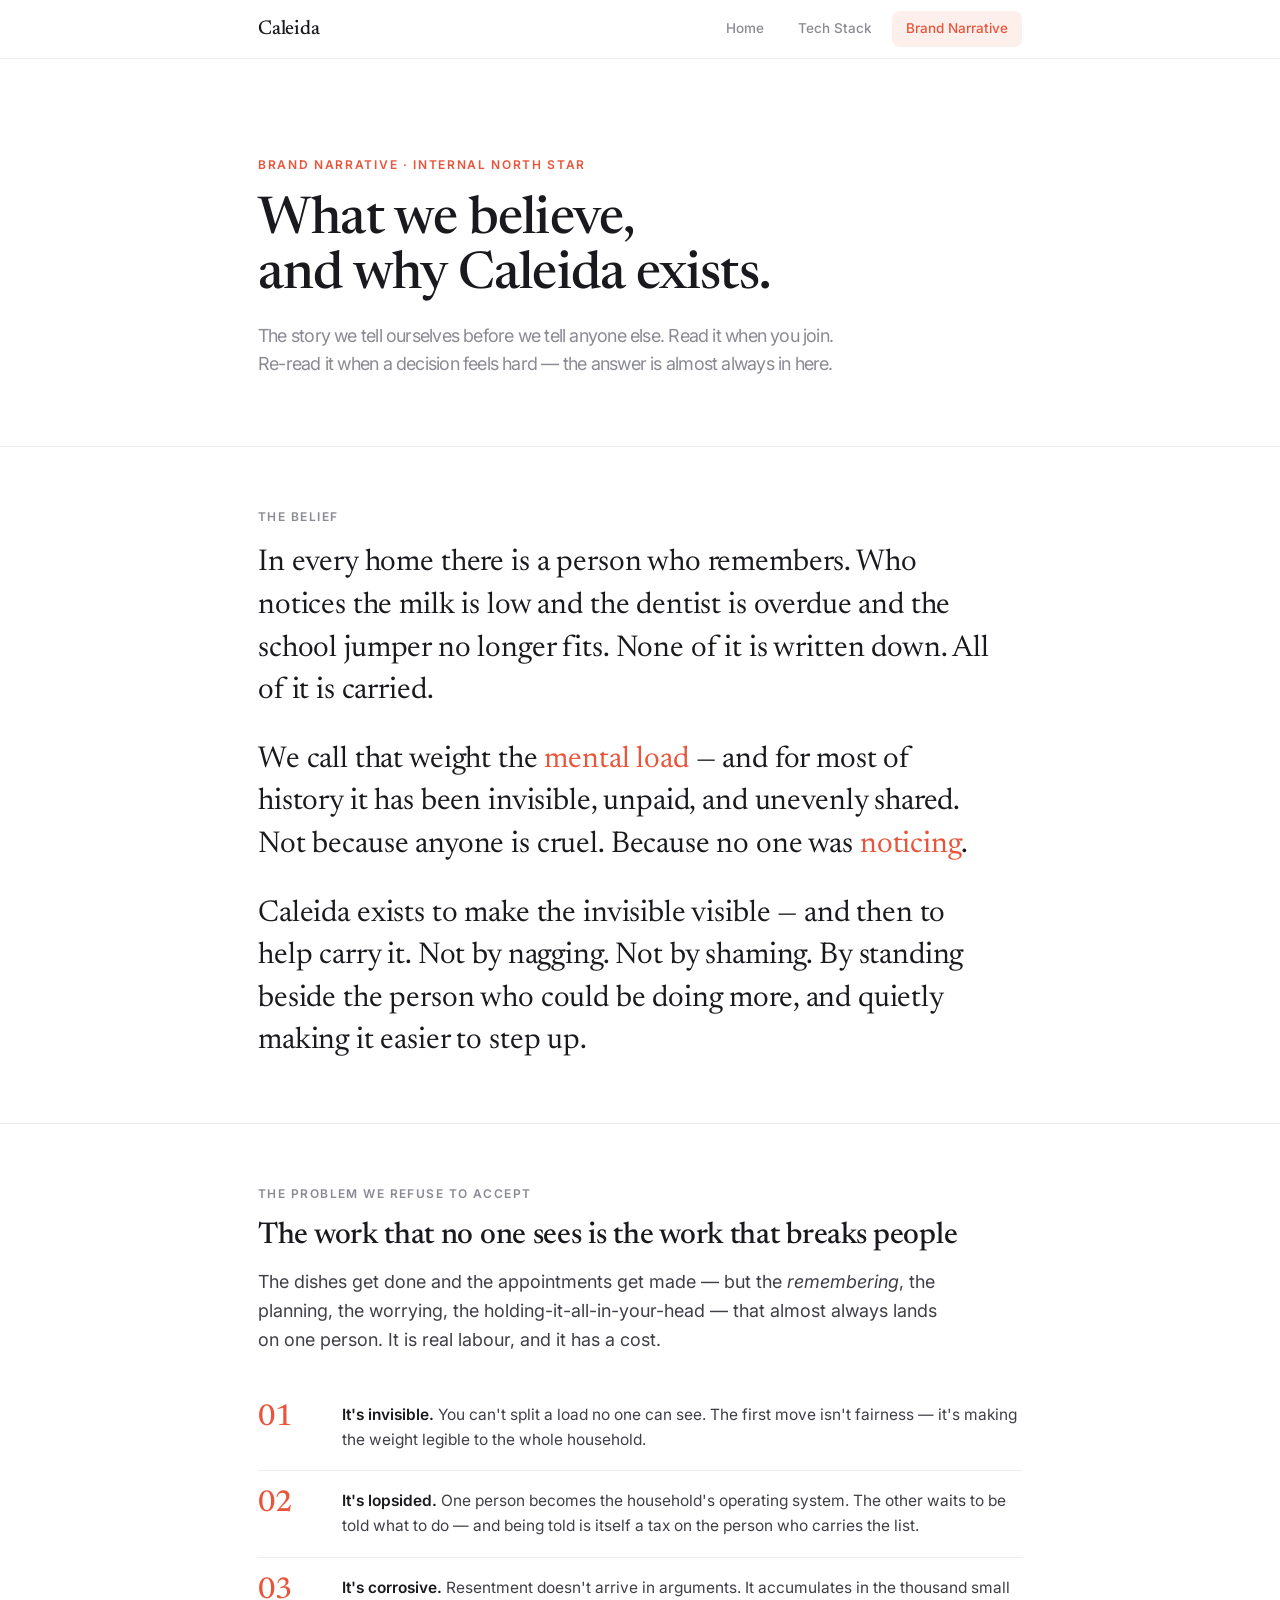
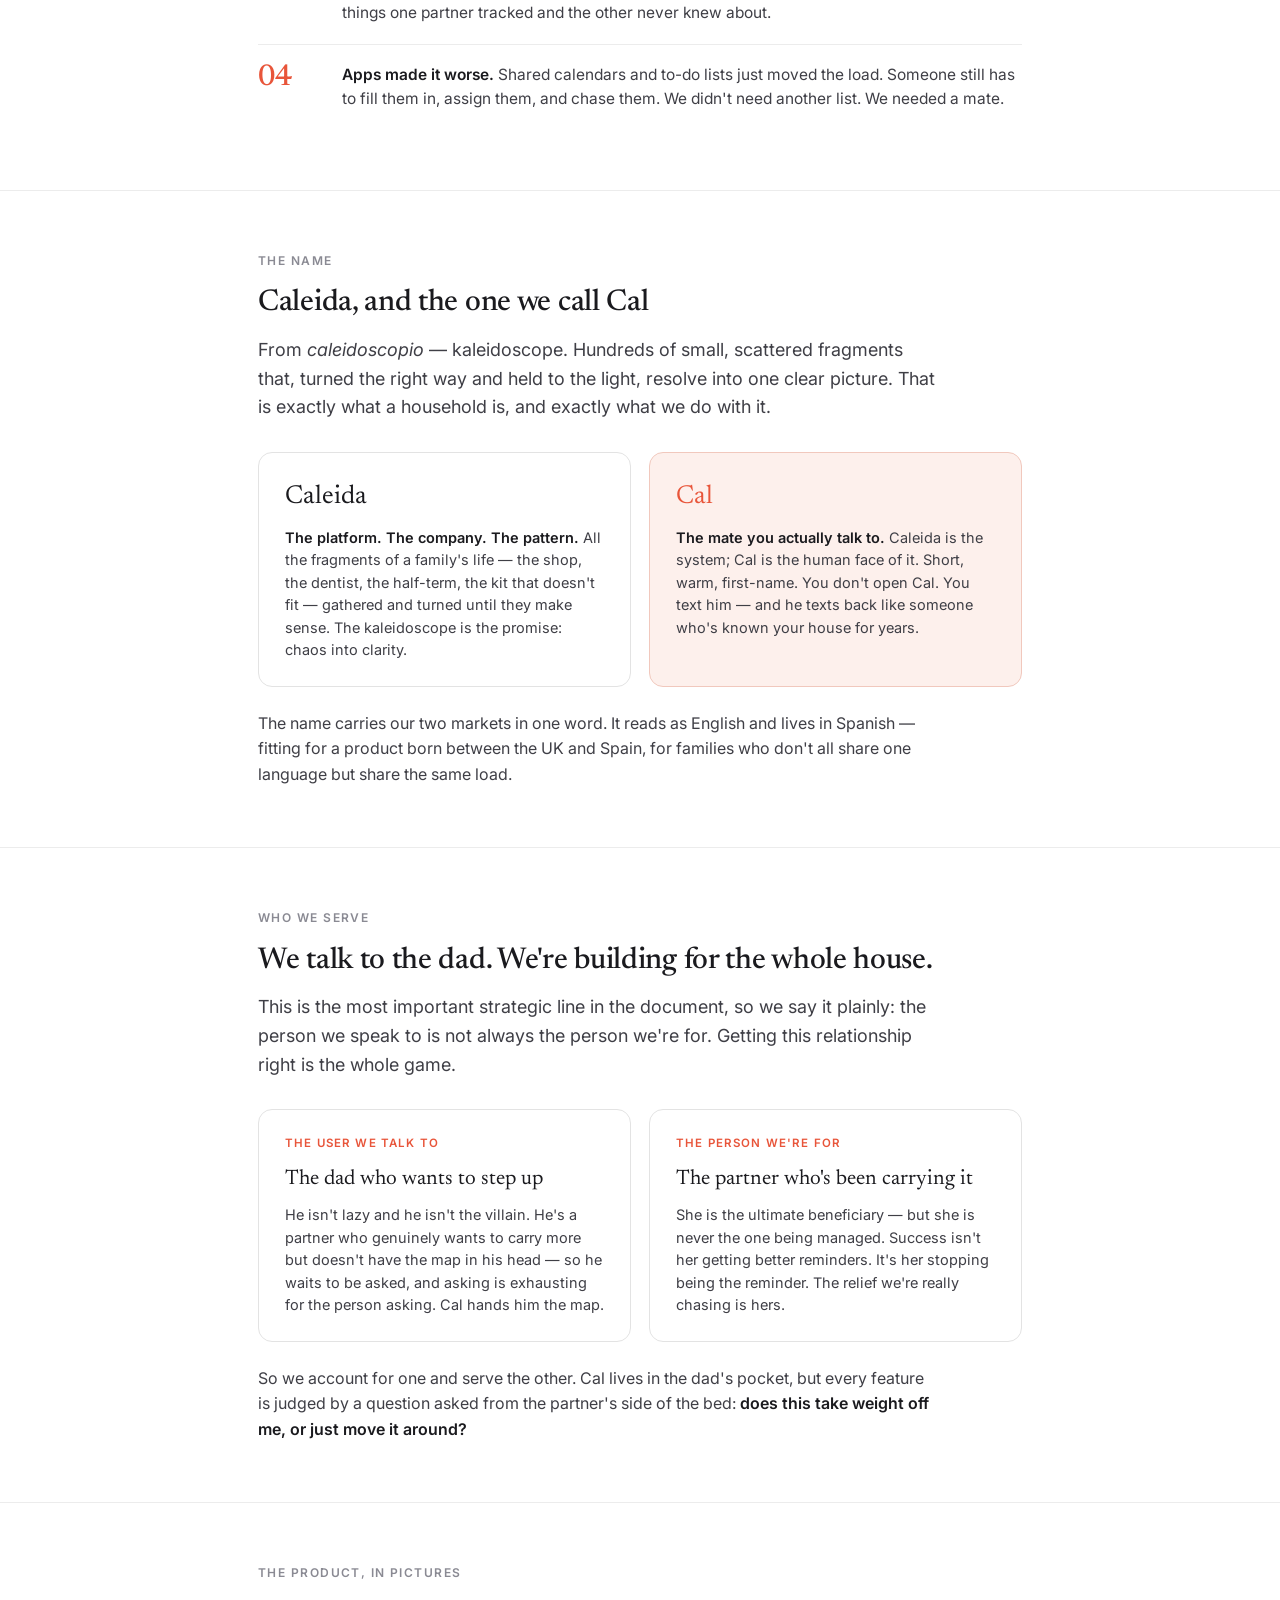
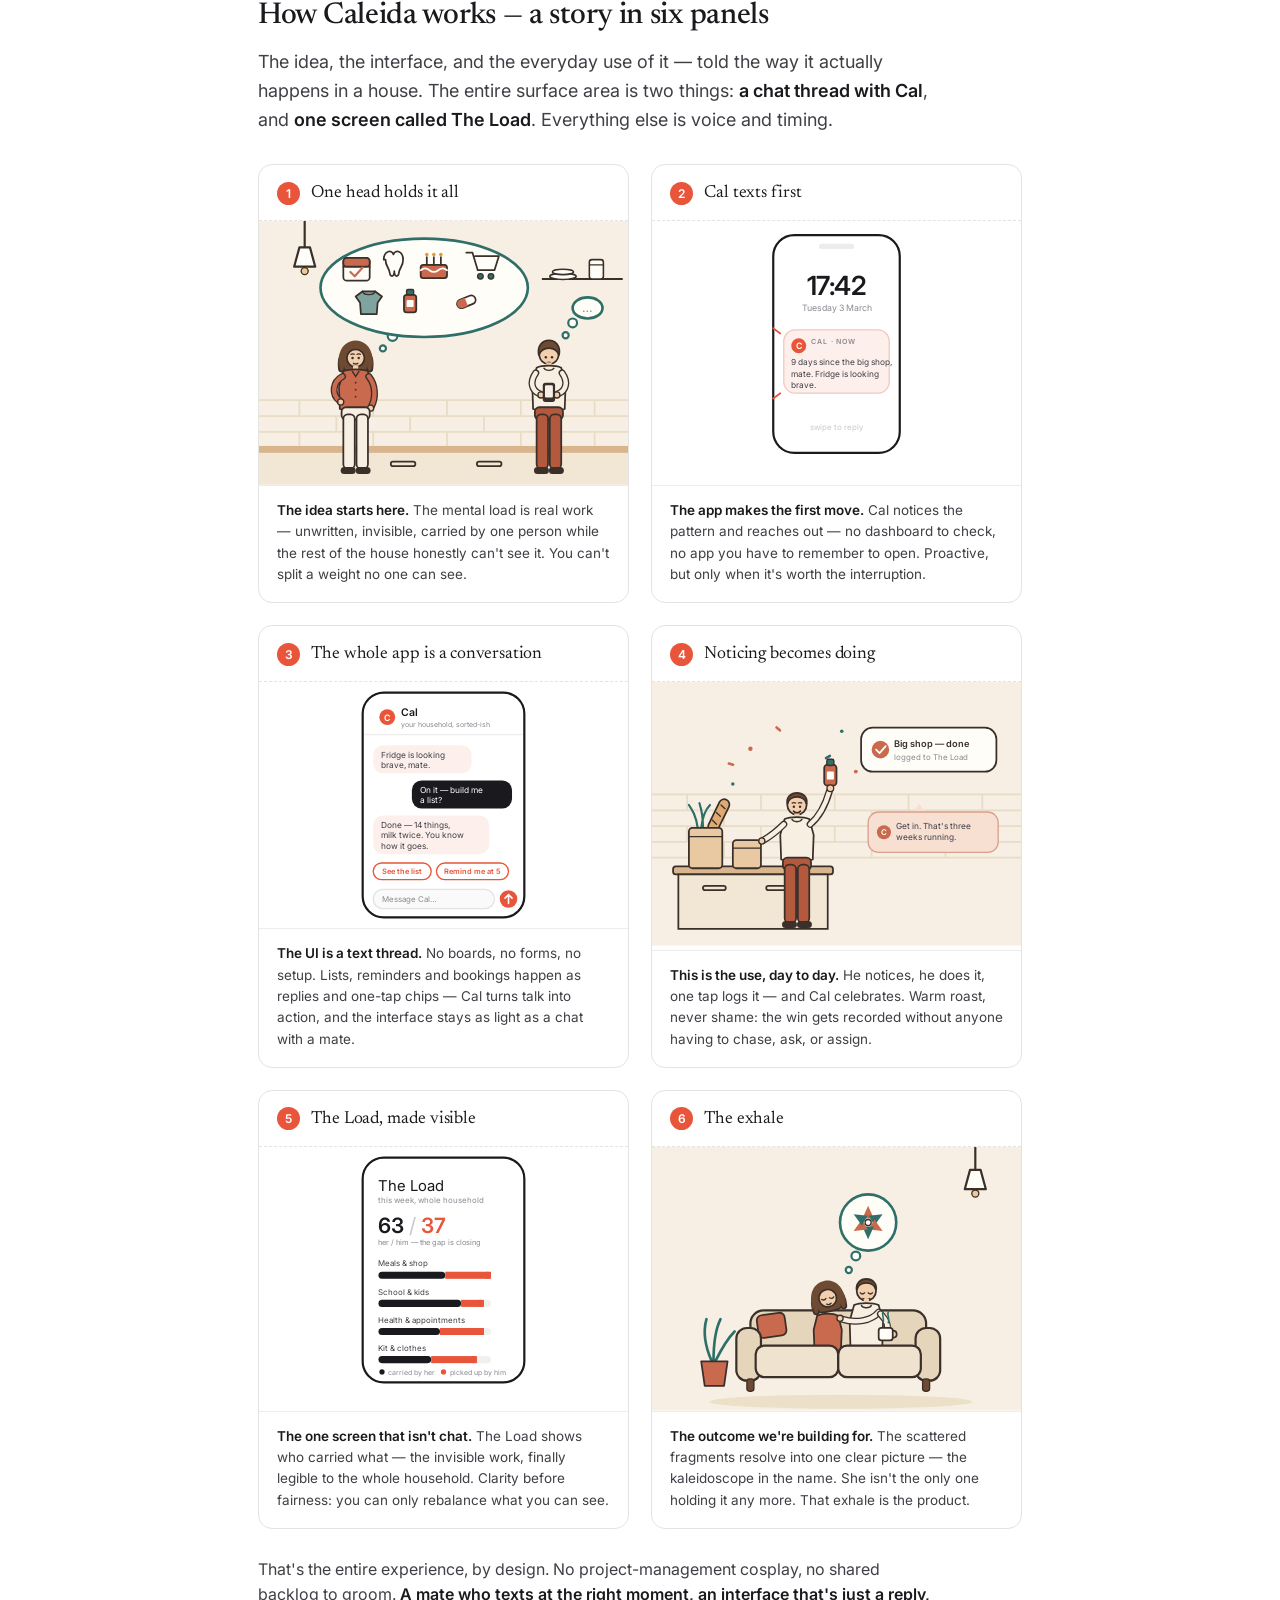
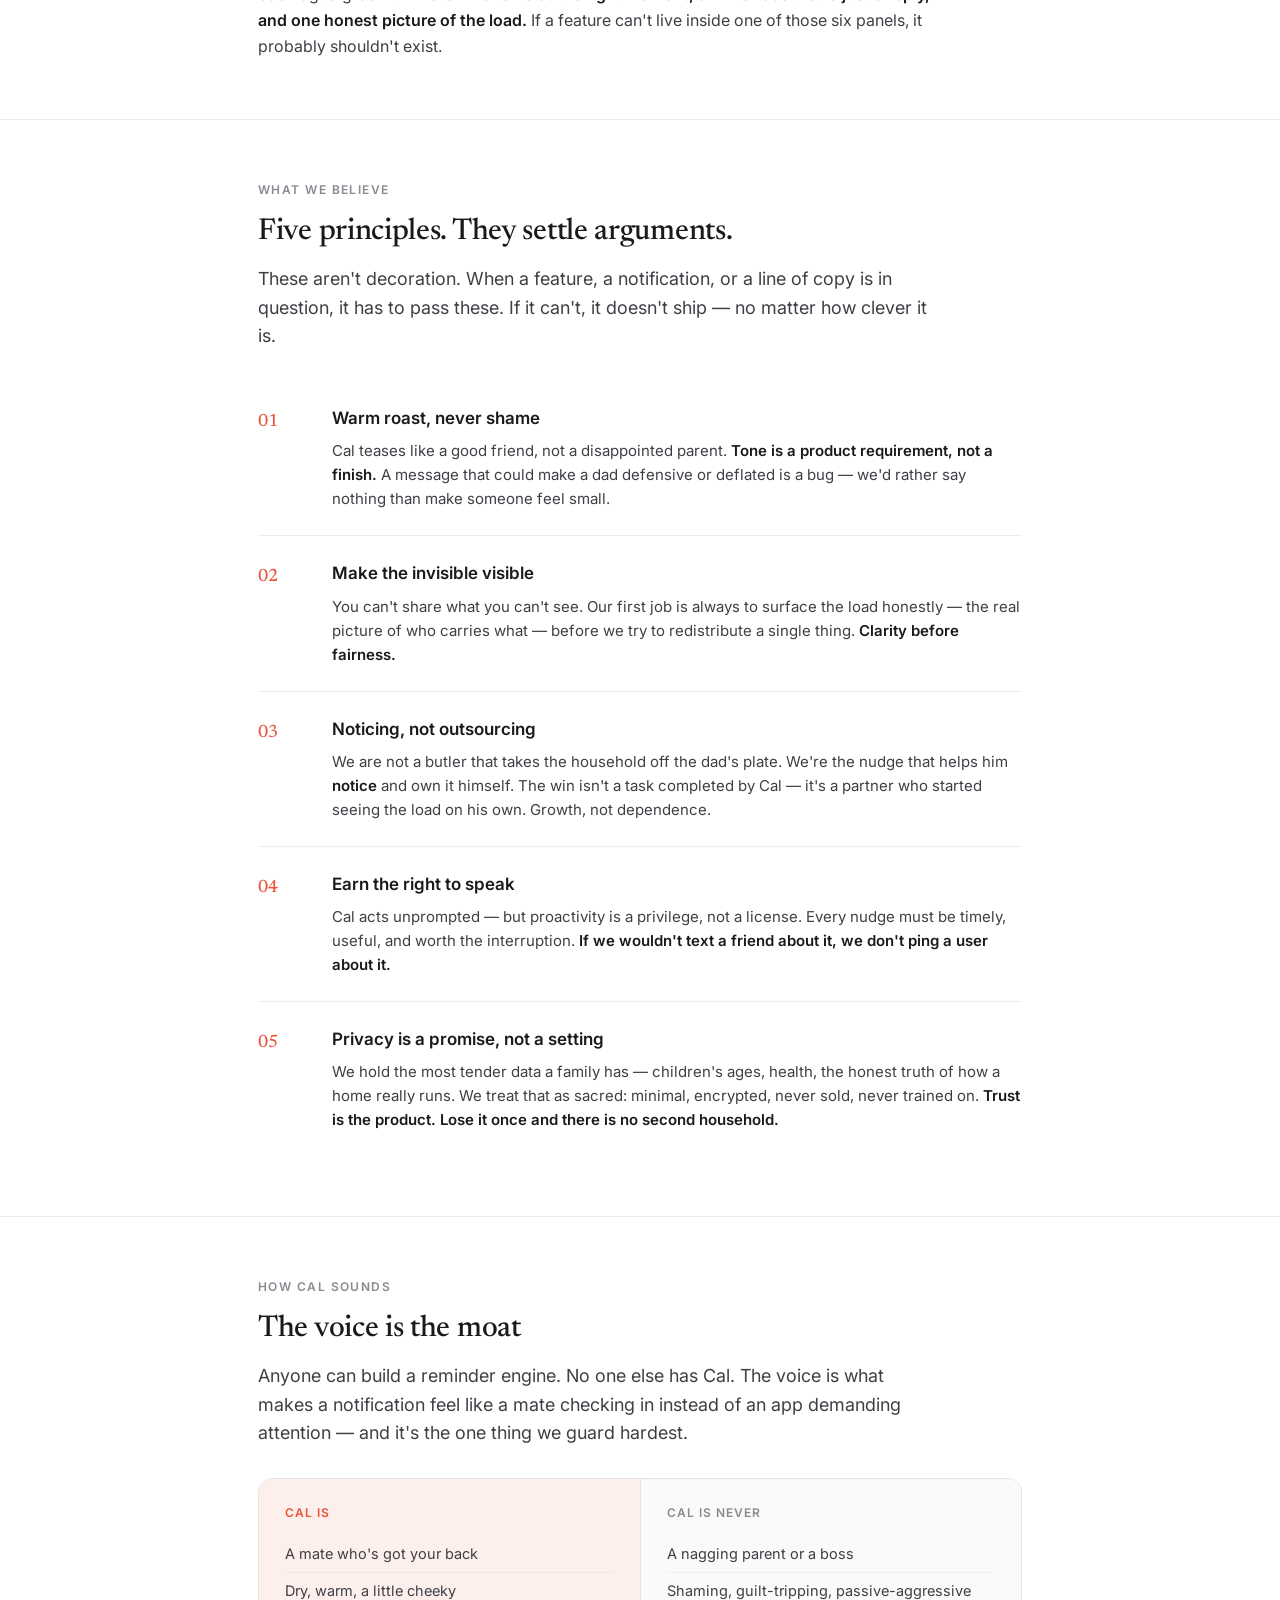
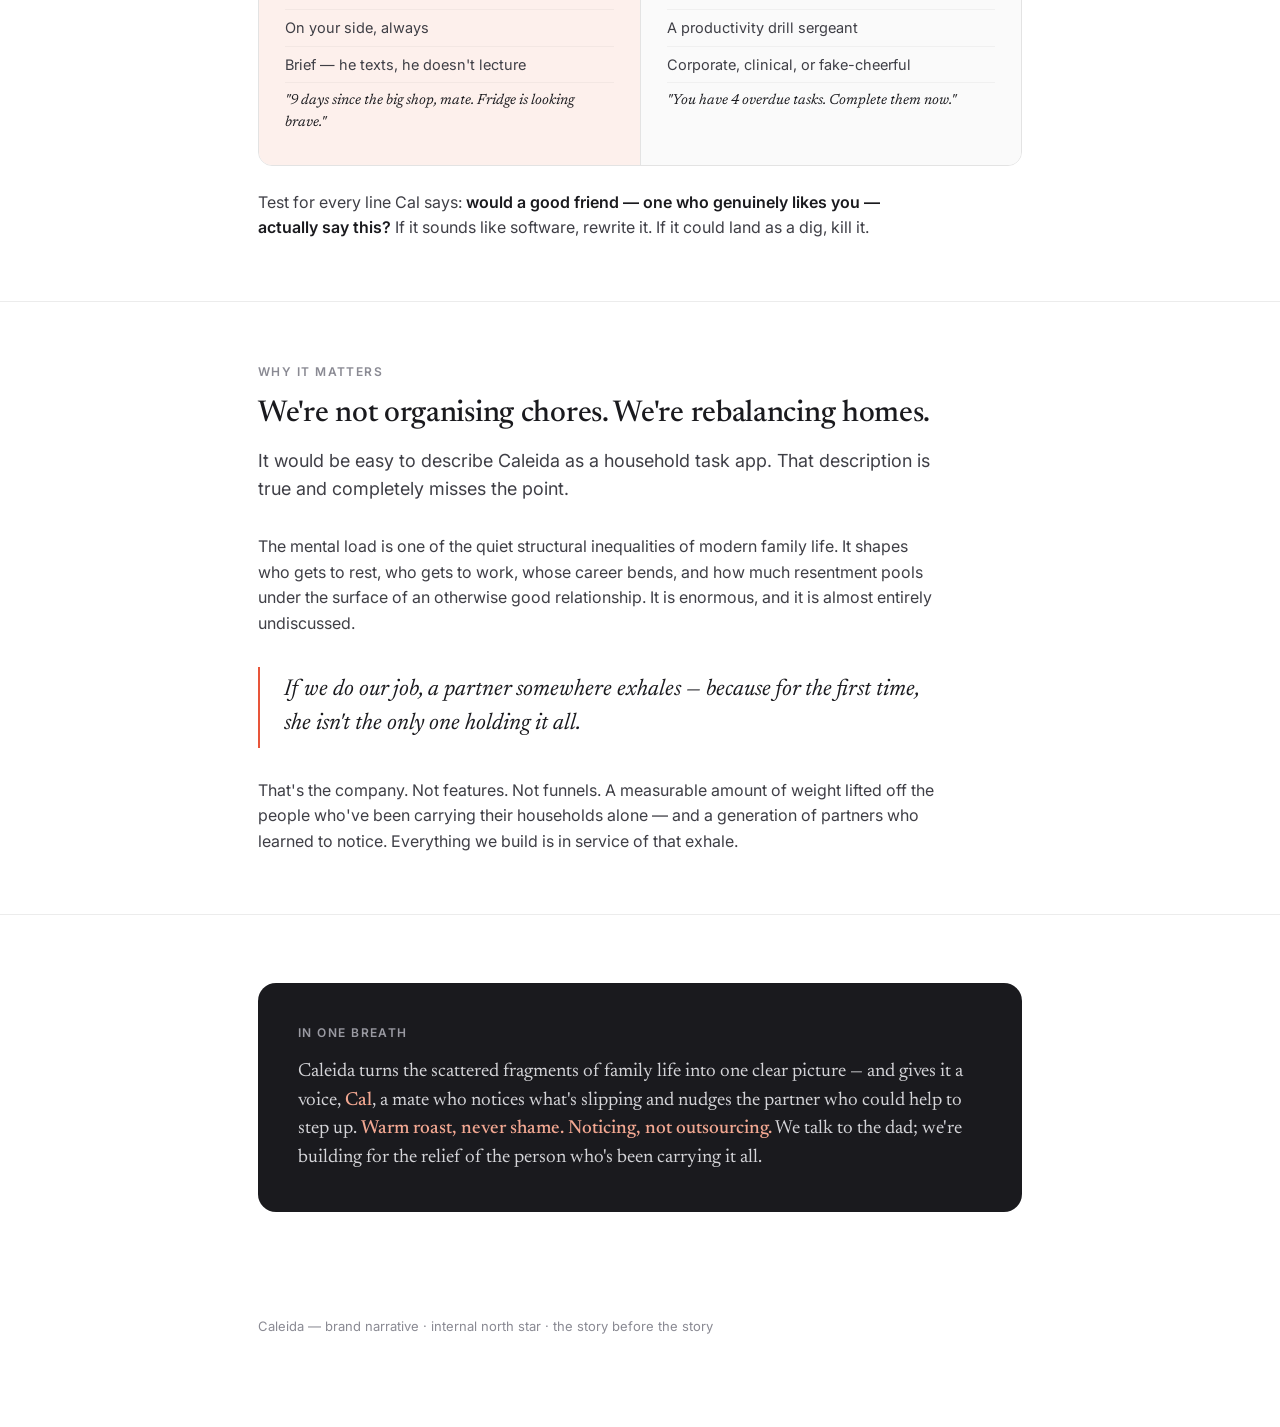
==== caleida-brand-narrative.html @ 14493cf5 "New landing page as home; brand narrative storyboard; navbar across all pages - index.html is now th" ====
<!DOCTYPE html>
<html lang="en">
<head>
<meta charset="UTF-8">
<meta name="viewport" content="width=device-width, initial-scale=1.0">
<title>Caleida — Brand Narrative</title>
<link rel="preconnect" href="https://fonts.googleapis.com">
<link rel="preconnect" href="https://fonts.gstatic.com" crossorigin>
<link href="https://fonts.googleapis.com/css2?family=Inter:wght@400;500;600;700&family=Newsreader:opsz,wght@6..72,400;6..72,500;6..72,600&display=swap" rel="stylesheet">
<style>
  :root{
    --ink:#1a1a1e;
    --body:#3f3f46;
    --muted:#8a8a93;
    --line:#ececec;
    --line-2:#e3e3e3;
    --bg:#ffffff;
    --panel:#fafafa;
    --accent:#e8553a;       /* terracotta — used sparingly */
    --accent-soft:#fdf0ec;
    --radius:14px;
  }
  *{margin:0;padding:0;box-sizing:border-box}
  html{scroll-behavior:smooth}
  body{
    font-family:'Inter',-apple-system,BlinkMacSystemFont,sans-serif;
    color:var(--body);background:var(--bg);
    line-height:1.6;-webkit-font-smoothing:antialiased;
    font-size:16px;
  }
  .wrap{max-width:820px;margin:0 auto;padding:0 28px}

  /* ---- top nav ---- */
  .topnav{position:sticky;top:0;z-index:50;background:rgba(255,255,255,.86);backdrop-filter:saturate(180%) blur(12px);-webkit-backdrop-filter:saturate(180%) blur(12px);border-bottom:1px solid var(--line)}
  .navwrap{display:flex;align-items:center;justify-content:space-between;height:58px}
  .topnav .brand{font-family:'Newsreader',serif;font-weight:500;font-size:20px;color:var(--ink);letter-spacing:-.01em}
  .topnav .brand:hover{color:var(--accent)}
  .navlinks{display:flex;gap:6px}
  .navlinks a{font-size:13.5px;font-weight:500;color:var(--muted);padding:7px 14px;border-radius:8px;transition:color .15s,background .15s}
  .navlinks a:hover{color:var(--ink);background:var(--panel)}
  .navlinks a.active{color:var(--accent);background:var(--accent-soft)}
  @media(max-width:680px){.navwrap{height:52px}.topnav .brand{font-size:18px}.navlinks a{padding:6px 11px;font-size:13px}}

  /* ---- header ---- */
  header{padding:96px 0 48px;border-bottom:1px solid var(--line)}
  .eyebrow{font-size:12px;font-weight:600;letter-spacing:.14em;text-transform:uppercase;color:var(--accent);margin-bottom:20px}
  h1{font-family:'Newsreader',serif;font-weight:500;font-size:52px;line-height:1.06;color:var(--ink);letter-spacing:-.015em;margin-bottom:20px}
  h1 .sub{display:block;font-family:'Inter';font-weight:400;font-size:18px;color:var(--muted);margin-top:18px;line-height:1.55;max-width:600px}

  section{padding:60px 0;border-bottom:1px solid var(--line)}
  .kicker{font-size:12px;font-weight:600;letter-spacing:.12em;text-transform:uppercase;color:var(--muted);margin-bottom:16px}
  h2{font-family:'Newsreader',serif;font-weight:500;font-size:30px;color:var(--ink);letter-spacing:-.01em;margin-bottom:14px;line-height:1.18}
  h2 + .lede{font-size:18px;color:var(--body);max-width:680px;margin-bottom:30px}
  p{margin-bottom:18px;max-width:680px}
  p:last-child{margin-bottom:0}
  strong{color:var(--ink);font-weight:600}
  em.t{font-style:normal;color:var(--accent)}
  a{color:var(--accent);text-decoration:none}

  /* ---- manifesto / big statement ---- */
  .manifesto{font-family:'Newsreader',serif;font-weight:400;font-size:30px;line-height:1.42;color:var(--ink);max-width:740px;letter-spacing:-.005em}
  .manifesto .hl{color:var(--accent)}
  .manifesto p{font-size:inherit;max-width:none;margin-bottom:26px}
  .manifesto p:last-child{margin-bottom:0}

  .pull{font-family:'Newsreader',serif;font-style:italic;font-size:23px;line-height:1.5;color:var(--ink);border-left:2px solid var(--accent);padding:6px 0 6px 24px;margin:30px 0;max-width:680px}

  /* ---- the gap (problem) ---- */
  .statline{display:grid;grid-template-columns:1fr;gap:0;margin-top:8px}
  .statline .row{display:grid;grid-template-columns:64px 1fr;gap:20px;padding:18px 0;border-bottom:1px solid var(--line)}
  .statline .row:last-child{border-bottom:none}
  .statline .num{font-family:'Newsreader',serif;font-size:30px;color:var(--accent);font-weight:500;line-height:1}
  .statline .txt{font-size:15.5px;color:var(--body)}
  .statline .txt b{color:var(--ink);font-weight:600}

  /* ---- name block ---- */
  .name{display:grid;grid-template-columns:1fr 1fr;gap:18px;margin-top:8px}
  .name .nc{border:1px solid var(--line-2);border-radius:var(--radius);padding:24px 26px}
  .name .nc.key{background:var(--accent-soft);border-color:#f1c8bd}
  .name .nw{font-family:'Newsreader',serif;font-size:26px;color:var(--ink);margin-bottom:8px}
  .name .nc.key .nw{color:var(--accent)}
  .name .nd{font-size:14.5px;color:var(--body);line-height:1.55}
  .name .nd b{color:var(--ink);font-weight:600}

  /* ---- audience split ---- */
  .who{display:grid;grid-template-columns:1fr 1fr;gap:18px;margin-top:8px}
  .who .wc{border:1px solid var(--line-2);border-radius:var(--radius);padding:24px 26px}
  .who .wl{font-size:11.5px;font-weight:600;letter-spacing:.1em;text-transform:uppercase;color:var(--accent);margin-bottom:10px}
  .who .wt{font-family:'Newsreader',serif;font-size:21px;color:var(--ink);margin-bottom:8px}
  .who .wd{font-size:14.5px;color:var(--body);line-height:1.55}

  /* ---- principles ---- */
  .prin{margin-top:8px}
  .pr{display:grid;grid-template-columns:54px 1fr;gap:20px;padding:24px 0;border-bottom:1px solid var(--line)}
  .pr:last-child{border-bottom:none}
  .pr .pn{font-family:'Newsreader',serif;font-size:18px;color:var(--accent);font-weight:500;padding-top:3px}
  .pr .pt{font-weight:600;color:var(--ink);font-size:17px;margin-bottom:7px}
  .pr .pd{font-size:15px;color:var(--body);line-height:1.6}
  .pr .pd b{color:var(--ink);font-weight:600}

  /* ---- voice do/don't ---- */
  .voice{display:grid;grid-template-columns:1fr 1fr;gap:0;border:1px solid var(--line-2);border-radius:var(--radius);overflow:hidden;margin-top:8px}
  .voice .col{padding:24px 26px}
  .voice .col.yes{background:var(--accent-soft)}
  .voice .col.no{background:var(--panel);border-left:1px solid var(--line-2)}
  .voice .vh{font-size:12px;font-weight:600;letter-spacing:.08em;text-transform:uppercase;margin-bottom:14px}
  .voice .yes .vh{color:var(--accent)}
  .voice .no .vh{color:var(--muted)}
  .voice ul{list-style:none}
  .voice li{font-size:14.5px;color:var(--body);padding:7px 0;line-height:1.5;border-bottom:1px solid rgba(0,0,0,.04)}
  .voice li:last-child{border-bottom:none}
  .voice .quote{font-family:'Newsreader',serif;font-style:italic;color:var(--ink)}

  /* ---- storyboard ---- */
  .board{display:grid;grid-template-columns:1fr 1fr;gap:22px;margin-top:8px}
  .panel{border:1px solid var(--line-2);border-radius:var(--radius);overflow:hidden;background:#fff;margin:0;display:flex;flex-direction:column}
  .panel .ph{display:flex;align-items:center;gap:11px;padding:14px 18px 13px;border-bottom:1px dashed var(--line-2)}
  .panel .pnum{flex:none;width:23px;height:23px;border-radius:50%;background:var(--accent);color:#fff;font-size:12px;font-weight:600;display:flex;align-items:center;justify-content:center}
  .panel .ptitle{font-family:'Newsreader',serif;font-size:17.5px;color:var(--ink);letter-spacing:-.005em}
  .panel svg{display:block;width:100%;height:auto}
  .panel svg text{font-family:'Inter',sans-serif}
  .panel svg .hand{font-family:'Newsreader',serif;font-style:italic}
  .panel figcaption{padding:14px 18px 17px;font-size:13.5px;color:var(--body);line-height:1.58;border-top:1px solid var(--line);margin-top:auto}
  .panel figcaption b{color:var(--ink);font-weight:600}

  /* ---- mission summary ---- */
  .summary{background:var(--ink);color:#e8e8ea;border-radius:18px;padding:40px 40px;margin-top:8px}
  .summary .kicker{color:#9a9aa2}
  .summary p{color:#d4d4d8;font-size:19px;max-width:none;margin:0;font-family:'Newsreader',serif;line-height:1.5}
  .summary strong{color:#fff;font-weight:500;color:#f3a892}

  footer{padding:44px 0 90px;color:var(--muted);font-size:13px}

  @media (max-width:680px){
    .wrap{padding:0 20px}
    header{padding:56px 0 34px}
    h1{font-size:36px}
    h1 .sub{font-size:16px;margin-top:14px}
    section{padding:42px 0}
    h2{font-size:25px}
    .lede,h2 + .lede{font-size:16px;margin-bottom:24px}
    .manifesto{font-size:23px;line-height:1.4}
    .manifesto p{margin-bottom:20px}
    .pull{font-size:20px;padding-left:18px}
    .name,.who{grid-template-columns:1fr}
    .voice{grid-template-columns:1fr}
    .voice .col.no{border-left:none;border-top:1px solid var(--line-2)}
    .board{grid-template-columns:1fr;gap:18px}
    .statline .row{grid-template-columns:48px 1fr;gap:14px}
    .statline .num{font-size:25px}
    .pr{grid-template-columns:44px 1fr;gap:14px}
    .summary{padding:28px 24px}
    .summary p{font-size:17px}
  }
</style>
</head>
<body>

<nav class="topnav">
  <div class="wrap navwrap">
    <a class="brand" href="/">Caleida</a>
    <div class="navlinks">
      <a href="/">Home</a>
      <a href="/caleida-tech-stack">Tech Stack</a>
      <a href="/caleida-brand-narrative" class="active">Brand Narrative</a>
    </div>
  </div>
</nav>

<header>
  <div class="wrap">
    <div class="eyebrow">Brand Narrative · Internal North Star</div>
    <h1>What we believe,<br>and why Caleida exists.
      <span class="sub">The story we tell ourselves before we tell anyone else. Read it when you join. Re-read it when a decision feels hard — the answer is almost always in here.</span>
    </h1>
  </div>
</header>

<!-- MANIFESTO -->
<section>
  <div class="wrap">
    <div class="kicker">The belief</div>
    <div class="manifesto">
      <p>In every home there is a person who remembers. Who notices the milk is low and the dentist is overdue and the school jumper no longer fits. None of it is written down. All of it is carried.</p>
      <p>We call that weight the <span class="hl">mental load</span> — and for most of history it has been invisible, unpaid, and unevenly shared. Not because anyone is cruel. Because no one was <em class="t">noticing</em>.</p>
      <p>Caleida exists to make the invisible visible — and then to help carry it. Not by nagging. Not by shaming. By standing beside the person who could be doing more, and quietly making it easier to step up.</p>
    </div>
  </div>
</section>

<!-- THE GAP -->
<section>
  <div class="wrap">
    <div class="kicker">The problem we refuse to accept</div>
    <h2>The work that no one sees is the work that breaks people</h2>
    <p class="lede">The dishes get done and the appointments get made — but the <em>remembering</em>, the planning, the worrying, the holding-it-all-in-your-head — that almost always lands on one person. It is real labour, and it has a cost.</p>

    <div class="statline">
      <div class="row"><div class="num">01</div><div class="txt"><b>It's invisible.</b> You can't split a load no one can see. The first move isn't fairness — it's making the weight legible to the whole household.</div></div>
      <div class="row"><div class="num">02</div><div class="txt"><b>It's lopsided.</b> One person becomes the household's operating system. The other waits to be told what to do — and being told is itself a tax on the person who carries the list.</div></div>
      <div class="row"><div class="num">03</div><div class="txt"><b>It's corrosive.</b> Resentment doesn't arrive in arguments. It accumulates in the thousand small things one partner tracked and the other never knew about.</div></div>
      <div class="row"><div class="num">04</div><div class="txt"><b>Apps made it worse.</b> Shared calendars and to-do lists just moved the load. Someone still has to fill them in, assign them, and chase them. We didn't need another list. We needed a mate.</div></div>
    </div>
  </div>
</section>

<!-- THE NAME -->
<section>
  <div class="wrap">
    <div class="kicker">The name</div>
    <h2>Caleida, and the one we call Cal</h2>
    <p class="lede">From <em>caleidoscopio</em> — kaleidoscope. Hundreds of small, scattered fragments that, turned the right way and held to the light, resolve into one clear picture. That is exactly what a household is, and exactly what we do with it.</p>

    <div class="name">
      <div class="nc">
        <div class="nw">Caleida</div>
        <div class="nd"><b>The platform. The company. The pattern.</b> All the fragments of a family's life — the shop, the dentist, the half-term, the kit that doesn't fit — gathered and turned until they make sense. The kaleidoscope is the promise: chaos into clarity.</div>
      </div>
      <div class="nc key">
        <div class="nw">Cal</div>
        <div class="nd"><b>The mate you actually talk to.</b> Caleida is the system; Cal is the human face of it. Short, warm, first-name. You don't open Cal. You text him — and he texts back like someone who's known your house for years.</div>
      </div>
    </div>
    <p style="margin-top:24px">The name carries our two markets in one word. It reads as English and lives in Spanish — fitting for a product born between the UK and Spain, for families who don't all share one language but share the same load.</p>
  </div>
</section>

<!-- WHO IT'S FOR -->
<section>
  <div class="wrap">
    <div class="kicker">Who we serve</div>
    <h2>We talk to the dad. We're building for the whole house.</h2>
    <p class="lede">This is the most important strategic line in the document, so we say it plainly: the person we speak to is not always the person we're for. Getting this relationship right is the whole game.</p>

    <div class="who">
      <div class="wc">
        <div class="wl">The user we talk to</div>
        <div class="wt">The dad who wants to step up</div>
        <div class="wd">He isn't lazy and he isn't the villain. He's a partner who genuinely wants to carry more but doesn't have the map in his head — so he waits to be asked, and asking is exhausting for the person asking. Cal hands him the map.</div>
      </div>
      <div class="wc">
        <div class="wl">The person we're for</div>
        <div class="wt">The partner who's been carrying it</div>
        <div class="wd">She is the ultimate beneficiary — but she is never the one being managed. Success isn't her getting better reminders. It's her stopping being the reminder. The relief we're really chasing is hers.</div>
      </div>
    </div>
    <p style="margin-top:24px">So we account for one and serve the other. Cal lives in the dad's pocket, but every feature is judged by a question asked from the partner's side of the bed: <strong>does this take weight off me, or just move it around?</strong></p>
  </div>
</section>

<!-- STORYBOARD -->
<section id="storyboard">
  <div class="wrap">
    <div class="kicker">The product, in pictures</div>
    <h2>How Caleida works — a story in six panels</h2>
    <p class="lede">The idea, the interface, and the everyday use of it — told the way it actually happens in a house. The entire surface area is two things: <strong>a chat thread with Cal</strong>, and <strong>one screen called The Load</strong>. Everything else is voice and timing.</p>

    <div class="board">

      <!-- PANEL 1 · the idea -->
      <figure class="panel">
        <div class="ph"><span class="pnum">1</span><span class="ptitle">One head holds it all</span></div>
        <svg viewBox="0 0 420 300" xmlns="http://www.w3.org/2000/svg" role="img" aria-label="In a warm kitchen, a woman stands under a huge thought bubble packed with household icons — calendar, tooth, cake, shopping cart, medicine — while her partner checks his phone beside a tiny empty thought bubble.">
          <rect width="420" height="300" fill="#f7efe3"/>
          <!-- kitchen: tiles, counter, lamp, shelf -->
          <g stroke="#e8dcc6" stroke-width="2">
            <line x1="0" y1="204" x2="420" y2="204"/><line x1="0" y1="222" x2="420" y2="222"/><line x1="0" y1="240" x2="420" y2="240"/>
            <line x1="46" y1="204" x2="46" y2="222"/><line x1="130" y1="204" x2="130" y2="222"/><line x1="214" y1="204" x2="214" y2="222"/><line x1="298" y1="204" x2="298" y2="222"/><line x1="382" y1="204" x2="382" y2="222"/>
            <line x1="88" y1="222" x2="88" y2="240"/><line x1="172" y1="222" x2="172" y2="240"/><line x1="256" y1="222" x2="256" y2="240"/><line x1="340" y1="222" x2="340" y2="240"/>
            <line x1="46" y1="240" x2="46" y2="256"/><line x1="130" y1="240" x2="130" y2="256"/><line x1="214" y1="240" x2="214" y2="256"/><line x1="298" y1="240" x2="298" y2="256"/><line x1="382" y1="240" x2="382" y2="256"/>
          </g>
          <rect x="0" y="256" width="420" height="8" fill="#d9b58e"/>
          <rect x="0" y="264" width="420" height="36" fill="#f2e7d4"/>
          <rect x="150" y="274" width="28" height="5" rx="2.5" fill="none" stroke="#3b2f2a" stroke-width="2"/>
          <rect x="248" y="274" width="28" height="5" rx="2.5" fill="none" stroke="#3b2f2a" stroke-width="2"/>
          <line x1="52" y1="0" x2="52" y2="30" stroke="#3b2f2a" stroke-width="2.5"/>
          <path d="M40 52 L64 52 L58 30 L46 30 Z" fill="#fffdf8" stroke="#3b2f2a" stroke-width="2.5" stroke-linejoin="round"/>
          <circle cx="52" cy="57" r="4" fill="#f0c98f" stroke="#3b2f2a" stroke-width="1.5"/>
          <line x1="322" y1="66" x2="414" y2="66" stroke="#3b2f2a" stroke-width="2.5"/>
          <ellipse cx="346" cy="63" rx="15" ry="3.5" fill="#fffdf8" stroke="#3b2f2a" stroke-width="1.8"/>
          <ellipse cx="346" cy="58" rx="12" ry="3" fill="#fffdf8" stroke="#3b2f2a" stroke-width="1.8"/>
          <rect x="376" y="44" width="16" height="22" rx="3" fill="#fffdf8" stroke="#3b2f2a" stroke-width="1.8"/>
          <line x1="376" y1="50" x2="392" y2="50" stroke="#3b2f2a" stroke-width="1.5"/>
          <!-- her giant thought bubble -->
          <circle cx="141" cy="145" r="3.5" fill="#fffdf8" stroke="#2f6f68" stroke-width="2.5"/>
          <circle cx="152" cy="131" r="5.5" fill="#fffdf8" stroke="#2f6f68" stroke-width="2.5"/>
          <ellipse cx="188" cy="76" rx="118" ry="56" fill="#fffdf8" stroke="#2f6f68" stroke-width="3"/>
          <g stroke-linecap="round" stroke-linejoin="round">
            <!-- calendar -->
            <rect x="96" y="42" width="30" height="26" rx="4" fill="#fffdf8" stroke="#3b2f2a" stroke-width="2"/>
            <path d="M96 52 L126 52" stroke="#3b2f2a" stroke-width="2"/>
            <rect x="96" y="42" width="30" height="10" rx="4" fill="#c9694d" stroke="#3b2f2a" stroke-width="2"/>
            <path d="M104 58 L109 63 L118 53" fill="none" stroke="#c9694d" stroke-width="2.5"/>
            <!-- tooth -->
            <path d="M142 44 C142 34 151 32 153 38 C155 32 164 34 164 44 C164 52 160 52 159 60 C158 64 154 64 154 57 C154 64 150 64 149 60 C148 52 144 52 144 44 Z" fill="#fffdf8" stroke="#3b2f2a" stroke-width="2"/>
            <!-- cake -->
            <rect x="184" y="50" width="30" height="15" rx="3" fill="#c9694d" stroke="#3b2f2a" stroke-width="2"/>
            <path d="M184 56 Q189 52 194 56 Q199 60 204 56 Q209 52 214 56" fill="none" stroke="#fffdf8" stroke-width="2"/>
            <path d="M191 50 L191 41 M199 50 L199 41 M207 50 L207 41" stroke="#3b2f2a" stroke-width="2"/>
            <circle cx="191" cy="38" r="2" fill="#e8963a"/><circle cx="199" cy="38" r="2" fill="#e8963a"/><circle cx="207" cy="38" r="2" fill="#e8963a"/>
            <!-- shopping cart -->
            <path d="M236 36 L243 36 L249 56 L268 56 L273 40 L246 40" fill="none" stroke="#3b2f2a" stroke-width="2"/>
            <circle cx="252" cy="63" r="3.2" fill="#2f6f68" stroke="#3b2f2a" stroke-width="1.5"/>
            <circle cx="264" cy="63" r="3.2" fill="#2f6f68" stroke="#3b2f2a" stroke-width="1.5"/>
            <!-- jumper -->
            <path d="M110 86 L118 80 L132 80 L140 86 L135 93 L134 106 L116 106 L115 93 Z" fill="#7fa39e" stroke="#3b2f2a" stroke-width="2"/>
            <path d="M118 80 C119 85 131 85 132 80" fill="none" stroke="#3b2f2a" stroke-width="1.6"/>
            <!-- medicine bottle -->
            <rect x="165" y="84" width="14" height="20" rx="3" fill="#c9694d" stroke="#3b2f2a" stroke-width="2"/>
            <rect x="168" y="78" width="8" height="6" rx="1.5" fill="#2f6f68" stroke="#3b2f2a" stroke-width="1.6"/>
            <rect x="168" y="90" width="8" height="8" rx="1" fill="#fffdf8"/>
            <!-- pill -->
            <g transform="rotate(-22 236 92)">
              <rect x="225" y="87" width="22" height="10" rx="5" fill="#fffdf8" stroke="#3b2f2a" stroke-width="2"/>
              <path d="M231 87 A5 5 0 0 0 225 92 A5 5 0 0 0 231 97 L236 97 L236 87 Z" fill="#c9694d"/>
            </g>
          </g>
          <!-- her -->
          <g>
            <path d="M91 168 C86 132 134 132 129 168 C129 172 124 173 123 169 C122 172 98 172 97 169 C96 173 91 172 91 168 Z" fill="#6f4a33" stroke="#3b2f2a" stroke-width="2"/>
            <circle cx="110" cy="156" r="10" fill="#f3cfae" stroke="#3b2f2a" stroke-width="2"/>
            <path d="M91 168 C88 144 100 136 110 136 C120 136 132 144 129 168 C127 150 118 145 110 145 C102 145 93 150 91 168 Z" fill="#6f4a33"/>
            <circle cx="106.5" cy="156" r="1.4" fill="#3b2f2a"/><circle cx="113.5" cy="156" r="1.4" fill="#3b2f2a"/>
            <path d="M104 152 Q106.5 150.5 109 152 M111 152 Q113.5 150.5 116 152" fill="none" stroke="#3b2f2a" stroke-width="1.3"/>
            <path d="M107.5 162 Q110 163.5 112.5 162" fill="none" stroke="#3b2f2a" stroke-width="1.6" stroke-linecap="round"/>
            <rect x="107" y="165" width="6" height="6" fill="#f3cfae"/>
            <path d="M96 171 C102 168 118 168 124 171 L129 189 L128 214 C117 218 103 218 92 214 L91 189 Z" fill="#c9694d" stroke="#3b2f2a" stroke-width="2" stroke-linejoin="round"/>
            <path d="M106 171 L110 177 L114 171" fill="none" stroke="#3b2f2a" stroke-width="1.6"/>
            <circle cx="110" cy="184" r="1" fill="#3b2f2a"/><circle cx="110" cy="192" r="1" fill="#3b2f2a"/><circle cx="110" cy="200" r="1" fill="#3b2f2a"/>
            <path d="M95 177 C84 183 82 197 92 205" fill="none" stroke="#3b2f2a" stroke-width="8" stroke-linecap="round"/>
            <path d="M95 177 C84 183 82 197 92 205" fill="none" stroke="#c9694d" stroke-width="5" stroke-linecap="round"/>
            <circle cx="93" cy="206" r="3.5" fill="#f3cfae" stroke="#3b2f2a" stroke-width="1.5"/>
            <path d="M125 177 C133 187 133 201 128 211" fill="none" stroke="#3b2f2a" stroke-width="8" stroke-linecap="round"/>
            <path d="M125 177 C133 187 133 201 128 211" fill="none" stroke="#c9694d" stroke-width="5" stroke-linecap="round"/>
            <circle cx="127" cy="213" r="3.5" fill="#f3cfae" stroke="#3b2f2a" stroke-width="1.5"/>
            <rect x="94" y="212" width="32" height="14" rx="5" fill="#f6efe2" stroke="#3b2f2a" stroke-width="2"/>
            <rect x="96" y="220" width="13" height="62" rx="5" fill="#f6efe2" stroke="#3b2f2a" stroke-width="2"/>
            <rect x="111" y="220" width="13" height="62" rx="5" fill="#f6efe2" stroke="#3b2f2a" stroke-width="2"/>
            <rect x="93" y="280" width="17" height="8" rx="4" fill="#3b2f2a"/>
            <rect x="110" y="280" width="17" height="8" rx="4" fill="#3b2f2a"/>
          </g>
          <!-- him, on his phone -->
          <g>
            <circle cx="330" cy="152" r="11" fill="#f3cfae" stroke="#3b2f2a" stroke-width="2"/>
            <path d="M318.5 153 C314 130 346 130 341.5 153 C338 142 322 142 318.5 153 Z" fill="#6f4a33" stroke="#3b2f2a" stroke-width="2"/>
            <circle cx="326.5" cy="155" r="1.4" fill="#3b2f2a"/><circle cx="333.5" cy="155" r="1.4" fill="#3b2f2a"/>
            <path d="M328.5 161 L331.5 161" stroke="#3b2f2a" stroke-width="1.6" stroke-linecap="round"/>
            <rect x="327" y="161" width="6" height="6" fill="#f3cfae"/>
            <path d="M316 167 C322 164 338 164 344 167 L349 185 L348 214 C337 218 323 218 312 214 L311 185 Z" fill="#f6efe2" stroke="#3b2f2a" stroke-width="2" stroke-linejoin="round"/>
            <path d="M324 167 C326 171 334 171 336 167" fill="none" stroke="#3b2f2a" stroke-width="1.6"/>
            <path d="M315 173 C308 183 310 193 320 197" fill="none" stroke="#3b2f2a" stroke-width="8" stroke-linecap="round"/>
            <path d="M315 173 C308 183 310 193 320 197" fill="none" stroke="#f6efe2" stroke-width="5" stroke-linecap="round"/>
            <path d="M345 173 C352 183 350 193 340 197" fill="none" stroke="#3b2f2a" stroke-width="8" stroke-linecap="round"/>
            <path d="M345 173 C352 183 350 193 340 197" fill="none" stroke="#f6efe2" stroke-width="5" stroke-linecap="round"/>
            <circle cx="321" cy="198" r="3.5" fill="#f3cfae" stroke="#3b2f2a" stroke-width="1.5"/>
            <circle cx="339" cy="198" r="3.5" fill="#f3cfae" stroke="#3b2f2a" stroke-width="1.5"/>
            <rect x="323" y="184" width="14" height="22" rx="3" fill="#3b2f2a"/>
            <rect x="325.5" y="187" width="9" height="14" rx="1.5" fill="#f7efe3"/>
            <rect x="314" y="212" width="32" height="14" rx="5" fill="#b2593e" stroke="#3b2f2a" stroke-width="2"/>
            <rect x="316" y="220" width="13" height="62" rx="5" fill="#b2593e" stroke="#3b2f2a" stroke-width="2"/>
            <rect x="331" y="220" width="13" height="62" rx="5" fill="#b2593e" stroke="#3b2f2a" stroke-width="2"/>
            <rect x="313" y="280" width="17" height="8" rx="4" fill="#3b2f2a"/>
            <rect x="330" y="280" width="17" height="8" rx="4" fill="#3b2f2a"/>
            <circle cx="349" cy="130" r="3.5" fill="#fffdf8" stroke="#2f6f68" stroke-width="2.5"/>
            <circle cx="357" cy="116" r="5" fill="#fffdf8" stroke="#2f6f68" stroke-width="2.5"/>
            <ellipse cx="374" cy="99" rx="17" ry="12" fill="#fffdf8" stroke="#2f6f68" stroke-width="3"/>
            <text x="374" y="104" font-size="14" fill="#8a8a93" text-anchor="middle">…</text>
          </g>
        </svg>
        <figcaption><b>The idea starts here.</b> The mental load is real work — unwritten, invisible, carried by one person while the rest of the house honestly can't see it. You can't split a weight no one can see.</figcaption>
      </figure>

      <!-- PANEL 2 · cal texts first -->
      <figure class="panel">
        <div class="ph"><span class="pnum">2</span><span class="ptitle">Cal texts first</span></div>
        <svg viewBox="0 0 420 280" xmlns="http://www.w3.org/2000/svg" role="img" aria-label="A phone lock screen with a notification from Cal: nine days since the big shop, mate. Fridge is looking brave.">
          <rect width="420" height="280" fill="#ffffff"/>
          <rect x="138" y="16" width="144" height="248" rx="24" fill="#ffffff" stroke="#1a1a1e" stroke-width="2.5"/>
          <rect x="190" y="26" width="40" height="6" rx="3" fill="#ececec"/>
          <text x="210" y="84" font-size="30" font-weight="600" fill="#1a1a1e" text-anchor="middle" letter-spacing="-0.5">17:42</text>
          <text x="210" y="102" font-size="10" fill="#8a8a93" text-anchor="middle">Tuesday 3 March</text>
          <!-- ping marks -->
          <path d="M146 128 L138 122 M146 196 L138 202" stroke="#e8553a" stroke-width="2" stroke-linecap="round"/>
          <!-- notification -->
          <rect x="150" y="124" width="120" height="72" rx="13" fill="#fdf0ec" stroke="#f1c8bd" stroke-width="1.5"/>
          <circle cx="167" cy="142" r="8.5" fill="#e8553a"/>
          <text x="167" y="146" font-size="10" font-weight="600" fill="#ffffff" text-anchor="middle">C</text>
          <text x="181" y="140" font-size="8" font-weight="600" fill="#8a8a93" letter-spacing="1">CAL · NOW</text>
          <text x="158" y="164" font-size="9.5" fill="#3f3f46">9 days since the big shop,</text>
          <text x="158" y="177" font-size="9.5" fill="#3f3f46">mate. Fridge is looking</text>
          <text x="158" y="190" font-size="9.5" fill="#3f3f46">brave.</text>
          <text x="210" y="238" font-size="9" fill="#c9c9cf" text-anchor="middle">swipe to reply</text>
        </svg>
        <figcaption><b>The app makes the first move.</b> Cal notices the pattern and reaches out — no dashboard to check, no app you have to remember to open. Proactive, but only when it's worth the interruption.</figcaption>
      </figure>

      <!-- PANEL 3 · the interface -->
      <figure class="panel">
        <div class="ph"><span class="pnum">3</span><span class="ptitle">The whole app is a conversation</span></div>
        <svg viewBox="0 0 420 280" xmlns="http://www.w3.org/2000/svg" role="img" aria-label="A chat thread with Cal: he offers a shopping list, the dad replies, and quick-action chips sit under the messages.">
          <rect width="420" height="280" fill="#ffffff"/>
          <rect x="118" y="12" width="184" height="256" rx="24" fill="#ffffff" stroke="#1a1a1e" stroke-width="2.5"/>
          <!-- header -->
          <circle cx="146" cy="40" r="9" fill="#e8553a"/>
          <text x="146" y="44" font-size="10" font-weight="600" fill="#ffffff" text-anchor="middle">C</text>
          <text x="162" y="39" font-size="12" font-weight="600" fill="#1a1a1e">Cal</text>
          <text x="162" y="51" font-size="8" fill="#8a8a93">your household, sorted-ish</text>
          <line x1="120" y1="60" x2="300" y2="60" stroke="#ececec" stroke-width="1.5"/>
          <!-- cal bubble -->
          <rect x="130" y="72" width="112" height="32" rx="11" fill="#fdf0ec"/>
          <text x="139" y="86" font-size="9.5" fill="#3f3f46">Fridge is looking</text>
          <text x="139" y="98" font-size="9.5" fill="#3f3f46">brave, mate.</text>
          <!-- dad bubble -->
          <rect x="174" y="112" width="114" height="32" rx="11" fill="#1a1a1e"/>
          <text x="183" y="126" font-size="9.5" fill="#ffffff">On it — build me</text>
          <text x="183" y="138" font-size="9.5" fill="#ffffff">a list?</text>
          <!-- cal bubble 2 -->
          <rect x="130" y="152" width="132" height="44" rx="11" fill="#fdf0ec"/>
          <text x="139" y="166" font-size="9.5" fill="#3f3f46">Done — 14 things,</text>
          <text x="139" y="178" font-size="9.5" fill="#3f3f46">milk twice. You know</text>
          <text x="139" y="190" font-size="9.5" fill="#3f3f46">how it goes.</text>
          <!-- quick chips -->
          <rect x="130" y="206" width="66" height="19" rx="9.5" fill="#ffffff" stroke="#e8553a" stroke-width="1.5"/>
          <text x="163" y="218.5" font-size="8.5" font-weight="600" fill="#e8553a" text-anchor="middle">See the list</text>
          <rect x="202" y="206" width="82" height="19" rx="9.5" fill="#ffffff" stroke="#e8553a" stroke-width="1.5"/>
          <text x="243" y="218.5" font-size="8.5" font-weight="600" fill="#e8553a" text-anchor="middle">Remind me at 5</text>
          <!-- input -->
          <rect x="130" y="236" width="138" height="22" rx="11" fill="#fafafa" stroke="#e3e3e3" stroke-width="1.5"/>
          <text x="140" y="250" font-size="9" fill="#8a8a93">Message Cal…</text>
          <circle cx="284" cy="247" r="10" fill="#e8553a"/>
          <path d="M284 252 L284 242 M280 246 L284 242 L288 246" stroke="#ffffff" stroke-width="1.8" stroke-linecap="round" fill="none"/>
        </svg>
        <figcaption><b>The UI is a text thread.</b> No boards, no forms, no setup. Lists, reminders and bookings happen as replies and one-tap chips — Cal turns talk into action, and the interface stays as light as a chat with a mate.</figcaption>
      </figure>

      <!-- PANEL 4 · the use -->
      <figure class="panel">
        <div class="ph"><span class="pnum">4</span><span class="ptitle">Noticing becomes doing</span></div>
        <svg viewBox="0 0 420 300" xmlns="http://www.w3.org/2000/svg" role="img" aria-label="The dad unpacks grocery bags in the kitchen, holding a jar up triumphantly; a toast confirms the shop is logged and Cal sends a celebratory message.">
          <rect width="420" height="300" fill="#f7efe3"/>
          <!-- tiles -->
          <g stroke="#e8dcc6" stroke-width="2">
            <line x1="0" y1="128" x2="420" y2="128"/><line x1="0" y1="146" x2="420" y2="146"/><line x1="0" y1="164" x2="420" y2="164"/><line x1="0" y1="182" x2="420" y2="182"/><line x1="0" y1="200" x2="420" y2="200"/>
            <line x1="40" y1="128" x2="40" y2="146"/><line x1="124" y1="128" x2="124" y2="146"/><line x1="208" y1="128" x2="208" y2="146"/><line x1="292" y1="128" x2="292" y2="146"/><line x1="376" y1="128" x2="376" y2="146"/>
            <line x1="82" y1="146" x2="82" y2="164"/><line x1="166" y1="146" x2="166" y2="164"/><line x1="250" y1="146" x2="250" y2="164"/><line x1="334" y1="146" x2="334" y2="164"/>
            <line x1="40" y1="164" x2="40" y2="182"/><line x1="124" y1="164" x2="124" y2="182"/><line x1="208" y1="164" x2="208" y2="182"/><line x1="292" y1="164" x2="292" y2="182"/><line x1="376" y1="164" x2="376" y2="182"/>
            <line x1="82" y1="182" x2="82" y2="200"/><line x1="166" y1="182" x2="166" y2="200"/><line x1="250" y1="182" x2="250" y2="200"/><line x1="334" y1="182" x2="334" y2="200"/>
          </g>
          <!-- confetti -->
          <g>
            <circle cx="112" cy="76" r="2.5" fill="#c9694d"/><circle cx="216" cy="56" r="2" fill="#2f6f68"/><circle cx="92" cy="116" r="2" fill="#2f6f68"/><circle cx="232" cy="102" r="2.2" fill="#c9694d"/>
            <rect x="140" y="52" width="8" height="3" rx="1.5" fill="#c9694d" transform="rotate(40 144 53)"/>
            <rect x="196" y="84" width="8" height="3" rx="1.5" fill="#2f6f68" transform="rotate(-30 200 85)"/>
            <rect x="86" y="92" width="8" height="3" rx="1.5" fill="#c9694d" transform="rotate(15 90 93)"/>
          </g>
          <!-- counter with bags -->
          <rect x="24" y="210" width="182" height="9" rx="3" fill="#d9b58e" stroke="#3b2f2a" stroke-width="2"/>
          <rect x="30" y="219" width="170" height="62" fill="#f2e7d4" stroke="#3b2f2a" stroke-width="2"/>
          <rect x="58" y="232" width="26" height="5" rx="2.5" fill="none" stroke="#3b2f2a" stroke-width="2"/>
          <rect x="130" y="232" width="26" height="5" rx="2.5" fill="none" stroke="#3b2f2a" stroke-width="2"/>
          <g>
            <path d="M52 166 C50 152 46 146 42 140 M58 166 C58 150 56 144 54 138 M56 166 C58 150 62 144 66 140" fill="none" stroke="#2f6f68" stroke-width="2.5" stroke-linecap="round"/>
            <g transform="rotate(26 76 152)"><rect x="70" y="132" width="12" height="40" rx="6" fill="#e0aa72" stroke="#3b2f2a" stroke-width="2"/><path d="M73 140 L79 142 M72 150 L78 152 M72 160 L78 162" stroke="#3b2f2a" stroke-width="1.5" stroke-linecap="round"/></g>
            <rect x="42" y="166" width="38" height="46" rx="4" fill="#e9c9a1" stroke="#3b2f2a" stroke-width="2"/>
            <line x1="42" y1="176" x2="80" y2="176" stroke="#3b2f2a" stroke-width="1.5"/>
            <rect x="92" y="180" width="32" height="32" rx="4" fill="#e9c9a1" stroke="#3b2f2a" stroke-width="2"/>
            <line x1="92" y1="189" x2="124" y2="189" stroke="#3b2f2a" stroke-width="1.5"/>
          </g>
          <!-- him, jar aloft -->
          <g>
            <rect x="196" y="94" width="14" height="24" rx="4" fill="#c9694d" stroke="#3b2f2a" stroke-width="2"/>
            <rect x="199" y="88" width="8" height="7" rx="2" fill="#2f6f68" stroke="#3b2f2a" stroke-width="1.6"/>
            <rect x="199" y="102" width="8" height="9" rx="1" fill="#fffdf8"/>
            <circle cx="165" cy="140" r="11" fill="#f3cfae" stroke="#3b2f2a" stroke-width="2"/>
            <path d="M154 139 C151 122 179 122 176 139 C174 128 156 128 154 139 Z" fill="#6f4a33" stroke="#3b2f2a" stroke-width="2"/>
            <circle cx="161.5" cy="142" r="1.4" fill="#3b2f2a"/><circle cx="168.5" cy="142" r="1.4" fill="#3b2f2a"/>
            <path d="M159 138 Q161.5 136.5 164 138 M166 138 Q168.5 136.5 171 138" fill="none" stroke="#3b2f2a" stroke-width="1.3"/>
            <path d="M161 147 Q165 151 169 147" fill="none" stroke="#3b2f2a" stroke-width="1.7" stroke-linecap="round"/>
            <rect x="162" y="150" width="6" height="6" fill="#f3cfae"/>
            <path d="M151 156 C157 153 173 153 179 156 L184 174 L183 202 C172 206 158 206 147 202 L146 174 Z" fill="#f6efe2" stroke="#3b2f2a" stroke-width="2" stroke-linejoin="round"/>
            <path d="M159 156 C161 160 169 160 171 156" fill="none" stroke="#3b2f2a" stroke-width="1.6"/>
            <path d="M180 162 C192 152 198 138 202 124" fill="none" stroke="#3b2f2a" stroke-width="8" stroke-linecap="round"/>
            <path d="M180 162 C192 152 198 138 202 124" fill="none" stroke="#f6efe2" stroke-width="5" stroke-linecap="round"/>
            <circle cx="203" cy="121" r="3.8" fill="#f3cfae" stroke="#3b2f2a" stroke-width="1.5"/>
            <path d="M150 162 C142 170 134 176 127 180" fill="none" stroke="#3b2f2a" stroke-width="8" stroke-linecap="round"/>
            <path d="M150 162 C142 170 134 176 127 180" fill="none" stroke="#f6efe2" stroke-width="5" stroke-linecap="round"/>
            <circle cx="125" cy="181" r="3.5" fill="#f3cfae" stroke="#3b2f2a" stroke-width="1.5"/>
            <rect x="149" y="200" width="32" height="14" rx="5" fill="#b2593e" stroke="#3b2f2a" stroke-width="2"/>
            <rect x="151" y="208" width="13" height="66" rx="5" fill="#b2593e" stroke="#3b2f2a" stroke-width="2"/>
            <rect x="166" y="208" width="13" height="66" rx="5" fill="#b2593e" stroke="#3b2f2a" stroke-width="2"/>
            <rect x="148" y="272" width="17" height="8" rx="4" fill="#3b2f2a"/>
            <rect x="165" y="272" width="17" height="8" rx="4" fill="#3b2f2a"/>
          </g>
          <!-- toast -->
          <rect x="238" y="52" width="154" height="50" rx="13" fill="#fffdf8" stroke="#3b2f2a" stroke-width="2"/>
          <circle cx="260" cy="77" r="10" fill="#c9694d"/>
          <path d="M255 77 L259 81 L266 73" stroke="#fffdf8" stroke-width="2" stroke-linecap="round" stroke-linejoin="round" fill="none"/>
          <text x="276" y="74" font-size="10.5" font-weight="600" fill="#3b2f2a">Big shop — done</text>
          <text x="276" y="89" font-size="9" fill="#8a8a93">logged to The Load</text>
          <!-- cal speech bubble -->
          <path d="M296 150 L304 138 L312 150" fill="#f7dfd2"/>
          <rect x="246" y="148" width="148" height="46" rx="12" fill="#f7dfd2" stroke="#d9a08c" stroke-width="1.5"/>
          <circle cx="264" cy="171" r="8" fill="#c9694d"/>
          <text x="264" y="174.5" font-size="9" font-weight="600" fill="#fffdf8" text-anchor="middle">C</text>
          <text x="278" y="167" font-size="9.5" fill="#3f3f46">Get in. That's three</text>
          <text x="278" y="180" font-size="9.5" fill="#3f3f46">weeks running.</text>
        </svg>
        <figcaption><b>This is the use, day to day.</b> He notices, he does it, one tap logs it — and Cal celebrates. Warm roast, never shame: the win gets recorded without anyone having to chase, ask, or assign.</figcaption>
      </figure>

      <!-- PANEL 5 · the load -->
      <figure class="panel">
        <div class="ph"><span class="pnum">5</span><span class="ptitle">The Load, made visible</span></div>
        <svg viewBox="0 0 420 280" xmlns="http://www.w3.org/2000/svg" role="img" aria-label="A dashboard screen titled The Load showing the household split 63 to 37, with bars per category showing who carried what.">
          <rect width="420" height="280" fill="#ffffff"/>
          <rect x="118" y="12" width="184" height="256" rx="24" fill="#ffffff" stroke="#1a1a1e" stroke-width="2.5"/>
          <text x="136" y="50" font-size="17" fill="#1a1a1e" font-family="Newsreader, serif">The Load</text>
          <text x="136" y="64" font-size="9" fill="#8a8a93">this week, whole household</text>
          <text x="136" y="98" font-size="24" font-weight="600" fill="#1a1a1e" letter-spacing="-0.5">63<tspan fill="#c9c9cf" font-weight="400"> / </tspan><tspan fill="#e8553a">37</tspan></text>
          <text x="136" y="112" font-size="8.5" fill="#8a8a93">her / him — the gap is closing</text>
          <!-- bars -->
          <g font-size="9" fill="#3f3f46">
            <text x="136" y="136">Meals &amp; shop</text>
            <rect x="136" y="142" width="128" height="8" rx="4" fill="#f0f0ef"/>
            <rect x="136" y="142" width="76" height="8" rx="4" fill="#1a1a1e"/>
            <rect x="212" y="142" width="52" height="8" fill="#e8553a"/>
            <rect x="256" y="142" width="8" height="8" rx="4" fill="#e8553a"/>
            <text x="136" y="168">School &amp; kids</text>
            <rect x="136" y="174" width="128" height="8" rx="4" fill="#f0f0ef"/>
            <rect x="136" y="174" width="94" height="8" rx="4" fill="#1a1a1e"/>
            <rect x="230" y="174" width="26" height="8" fill="#e8553a"/>
            <rect x="248" y="174" width="8" height="8" rx="4" fill="#e8553a"/>
            <text x="136" y="200">Health &amp; appointments</text>
            <rect x="136" y="206" width="128" height="8" rx="4" fill="#f0f0ef"/>
            <rect x="136" y="206" width="70" height="8" rx="4" fill="#1a1a1e"/>
            <rect x="206" y="206" width="50" height="8" fill="#e8553a"/>
            <rect x="248" y="206" width="8" height="8" rx="4" fill="#e8553a"/>
            <text x="136" y="232">Kit &amp; clothes</text>
            <rect x="136" y="238" width="128" height="8" rx="4" fill="#f0f0ef"/>
            <rect x="136" y="238" width="60" height="8" rx="4" fill="#1a1a1e"/>
            <rect x="196" y="238" width="52" height="8" fill="#e8553a"/>
            <rect x="240" y="238" width="8" height="8" rx="4" fill="#e8553a"/>
          </g>
          <circle cx="140" cy="256" r="3" fill="#1a1a1e"/>
          <text x="147" y="259" font-size="8" fill="#8a8a93">carried by her</text>
          <circle cx="210" cy="256" r="3" fill="#e8553a"/>
          <text x="217" y="259" font-size="8" fill="#8a8a93">picked up by him</text>
        </svg>
        <figcaption><b>The one screen that isn't chat.</b> The Load shows who carried what — the invisible work, finally legible to the whole household. Clarity before fairness: you can only rebalance what you can see.</figcaption>
      </figure>

      <!-- PANEL 6 · the exhale -->
      <figure class="panel">
        <div class="ph"><span class="pnum">6</span><span class="ptitle">The exhale</span></div>
        <svg viewBox="0 0 420 300" xmlns="http://www.w3.org/2000/svg" role="img" aria-label="The couple sit close together on a warm sofa with a mug of tea, sharing one small calm thought bubble containing a kaleidoscope pattern.">
          <rect width="420" height="300" fill="#f7efe3"/>
          <!-- lamp + plant -->
          <line x1="368" y1="0" x2="368" y2="26" stroke="#3b2f2a" stroke-width="2.5"/>
          <path d="M356 48 L380 48 L374 26 L362 26 Z" fill="#fffdf8" stroke="#3b2f2a" stroke-width="2.5" stroke-linejoin="round"/>
          <circle cx="368" cy="53" r="4" fill="#f0c98f" stroke="#3b2f2a" stroke-width="1.5"/>
          <g>
            <path d="M68 244 C60 226 58 210 62 196 M70 244 C70 222 72 208 78 196 M72 244 C80 228 86 218 94 210" fill="none" stroke="#2f6f68" stroke-width="3" stroke-linecap="round"/>
            <path d="M56 244 L86 244 L82 272 L60 272 Z" fill="#c9694d" stroke="#3b2f2a" stroke-width="2" stroke-linejoin="round"/>
          </g>
          <ellipse cx="215" cy="290" rx="150" ry="8" fill="#ece0c9"/>
          <!-- shared thought bubble with kaleidoscope -->
          <circle cx="224" cy="140" r="3.5" fill="#fffdf8" stroke="#2f6f68" stroke-width="2.5"/>
          <circle cx="232" cy="124" r="5" fill="#fffdf8" stroke="#2f6f68" stroke-width="2.5"/>
          <circle cx="246" cy="86" r="32" fill="#fffdf8" stroke="#2f6f68" stroke-width="3"/>
          <g transform="translate(246,86)">
            <path d="M0,-19 L6.5,-4.5 L-6.5,-4.5 Z" fill="#c9694d"/>
            <path d="M0,-19 L6.5,-4.5 L-6.5,-4.5 Z" fill="#2f6f68" transform="rotate(60)"/>
            <path d="M0,-19 L6.5,-4.5 L-6.5,-4.5 Z" fill="#c9694d" transform="rotate(120)"/>
            <path d="M0,-19 L6.5,-4.5 L-6.5,-4.5 Z" fill="#2f6f68" transform="rotate(180)"/>
            <path d="M0,-19 L6.5,-4.5 L-6.5,-4.5 Z" fill="#c9694d" transform="rotate(240)"/>
            <path d="M0,-19 L6.5,-4.5 L-6.5,-4.5 Z" fill="#2f6f68" transform="rotate(300)"/>
            <circle r="3.5" fill="#fffdf8" stroke="#3b2f2a" stroke-width="1.5"/>
          </g>
          <!-- sofa back + arms -->
          <rect x="112" y="186" width="200" height="42" rx="15" fill="#e5d5ba" stroke="#3b2f2a" stroke-width="2.5"/>
          <g transform="rotate(-8 136 202)"><rect x="120" y="190" width="32" height="26" rx="6" fill="#c9694d" stroke="#3b2f2a" stroke-width="2"/></g>
          <!-- her, leaning on him -->
          <g transform="rotate(-12 200 172)">
            <path d="M181 184 C176 150 224 150 219 184 C219 188 214 189 213 185 C212 188 188 188 187 185 C186 189 181 188 181 184 Z" fill="#6f4a33" stroke="#3b2f2a" stroke-width="2"/>
            <circle cx="200" cy="172" r="10" fill="#f3cfae" stroke="#3b2f2a" stroke-width="2"/>
            <path d="M181 184 C178 160 190 152 200 152 C210 152 222 160 219 184 C217 166 208 161 200 161 C192 161 183 166 181 184 Z" fill="#6f4a33"/>
            <path d="M193 172 Q195.5 174.5 198 172 M202 172 Q204.5 174.5 207 172" fill="none" stroke="#3b2f2a" stroke-width="1.5" stroke-linecap="round"/>
            <path d="M197.5 178.5 Q200 180.5 202.5 178.5" fill="none" stroke="#3b2f2a" stroke-width="1.6" stroke-linecap="round"/>
          </g>
          <path d="M188 192 C194 189 206 189 212 192 L216 208 L215 232 L185 232 L184 208 Z" fill="#c9694d" stroke="#3b2f2a" stroke-width="2" stroke-linejoin="round"/>
          <!-- him -->
          <g>
            <circle cx="244" cy="164" r="11" fill="#f3cfae" stroke="#3b2f2a" stroke-width="2"/>
            <path d="M233 163 C230 146 258 146 255 163 C253 152 235 152 233 163 Z" fill="#6f4a33" stroke="#3b2f2a" stroke-width="2"/>
            <path d="M237 166 Q239.5 168.5 242 166 M246 166 Q248.5 168.5 251 166" fill="none" stroke="#3b2f2a" stroke-width="1.5" stroke-linecap="round"/>
            <path d="M240 172.5 Q244 175.5 248 172.5" fill="none" stroke="#3b2f2a" stroke-width="1.6" stroke-linecap="round"/>
            <rect x="241" y="173" width="6" height="6" fill="#f3cfae"/>
            <path d="M230 180 C236 177 252 177 258 180 L263 198 L262 232 L226 232 L225 198 Z" fill="#f6efe2" stroke="#3b2f2a" stroke-width="2" stroke-linejoin="round"/>
            <path d="M238 180 C240 184 248 184 250 180" fill="none" stroke="#3b2f2a" stroke-width="1.6"/>
            <path d="M258 188 C250 198 232 201 216 196" fill="none" stroke="#3b2f2a" stroke-width="8" stroke-linecap="round"/>
            <path d="M258 188 C250 198 232 201 216 196" fill="none" stroke="#f6efe2" stroke-width="5" stroke-linecap="round"/>
            <circle cx="214" cy="195" r="3.5" fill="#f3cfae" stroke="#3b2f2a" stroke-width="1.5"/>
            <path d="M260 190 C268 198 270 206 266 212" fill="none" stroke="#3b2f2a" stroke-width="8" stroke-linecap="round"/>
            <path d="M260 190 C268 198 270 206 266 212" fill="none" stroke="#f6efe2" stroke-width="5" stroke-linecap="round"/>
            <circle cx="265" cy="214" r="3.5" fill="#f3cfae" stroke="#3b2f2a" stroke-width="1.5"/>
            <rect x="258" y="206" width="16" height="14" rx="3" fill="#fffdf8" stroke="#3b2f2a" stroke-width="2"/>
            <path d="M274 209 C280 209 280 217 274 217" fill="none" stroke="#3b2f2a" stroke-width="2"/>
            <path d="M263 200 C265 195 261 192 263 187 M269 200 C271 195 267 192 269 187" fill="none" stroke="#2f6f68" stroke-width="1.8" stroke-linecap="round"/>
          </g>
          <!-- armrests + seat cushions over laps -->
          <rect x="96" y="206" width="28" height="60" rx="12" fill="#e5d5ba" stroke="#3b2f2a" stroke-width="2.5"/>
          <rect x="300" y="206" width="28" height="60" rx="12" fill="#e5d5ba" stroke="#3b2f2a" stroke-width="2.5"/>
          <rect x="118" y="226" width="94" height="36" rx="10" fill="#efe3cf" stroke="#3b2f2a" stroke-width="2.5"/>
          <rect x="212" y="226" width="94" height="36" rx="10" fill="#efe3cf" stroke="#3b2f2a" stroke-width="2.5"/>
          <rect x="108" y="264" width="8" height="14" rx="3" fill="#6f4a33" stroke="#3b2f2a" stroke-width="1.5"/>
          <rect x="308" y="264" width="8" height="14" rx="3" fill="#6f4a33" stroke="#3b2f2a" stroke-width="1.5"/>
        </svg>
        <figcaption><b>The outcome we're building for.</b> The scattered fragments resolve into one clear picture — the kaleidoscope in the name. She isn't the only one holding it any more. That exhale is the product.</figcaption>
      </figure>

    </div>

    <p style="margin-top:28px">That's the entire experience, by design. No project-management cosplay, no shared backlog to groom. <strong>A mate who texts at the right moment, an interface that's just a reply, and one honest picture of the load.</strong> If a feature can't live inside one of those six panels, it probably shouldn't exist.</p>
  </div>
</section>

<!-- WHAT WE BELIEVE -->
<section>
  <div class="wrap">
    <div class="kicker">What we believe</div>
    <h2>Five principles. They settle arguments.</h2>
    <p class="lede">These aren't decoration. When a feature, a notification, or a line of copy is in question, it has to pass these. If it can't, it doesn't ship — no matter how clever it is.</p>

    <div class="prin">
      <div class="pr">
        <div class="pn">01</div>
        <div>
          <div class="pt">Warm roast, never shame</div>
          <div class="pd">Cal teases like a good friend, not a disappointed parent. <b>Tone is a product requirement, not a finish.</b> A message that could make a dad defensive or deflated is a bug — we'd rather say nothing than make someone feel small.</div>
        </div>
      </div>
      <div class="pr">
        <div class="pn">02</div>
        <div>
          <div class="pt">Make the invisible visible</div>
          <div class="pd">You can't share what you can't see. Our first job is always to surface the load honestly — the real picture of who carries what — before we try to redistribute a single thing. <b>Clarity before fairness.</b></div>
        </div>
      </div>
      <div class="pr">
        <div class="pn">03</div>
        <div>
          <div class="pt">Noticing, not outsourcing</div>
          <div class="pd">We are not a butler that takes the household off the dad's plate. We're the nudge that helps him <b>notice</b> and own it himself. The win isn't a task completed by Cal — it's a partner who started seeing the load on his own. Growth, not dependence.</div>
        </div>
      </div>
      <div class="pr">
        <div class="pn">04</div>
        <div>
          <div class="pt">Earn the right to speak</div>
          <div class="pd">Cal acts unprompted — but proactivity is a privilege, not a license. Every nudge must be timely, useful, and worth the interruption. <b>If we wouldn't text a friend about it, we don't ping a user about it.</b></div>
        </div>
      </div>
      <div class="pr">
        <div class="pn">05</div>
        <div>
          <div class="pt">Privacy is a promise, not a setting</div>
          <div class="pd">We hold the most tender data a family has — children's ages, health, the honest truth of how a home really runs. We treat that as sacred: minimal, encrypted, never sold, never trained on. <b>Trust is the product. Lose it once and there is no second household.</b></div>
        </div>
      </div>
    </div>
  </div>
</section>

<!-- VOICE -->
<section>
  <div class="wrap">
    <div class="kicker">How Cal sounds</div>
    <h2>The voice is the moat</h2>
    <p class="lede">Anyone can build a reminder engine. No one else has Cal. The voice is what makes a notification feel like a mate checking in instead of an app demanding attention — and it's the one thing we guard hardest.</p>

    <div class="voice">
      <div class="col yes">
        <div class="vh">Cal is</div>
        <ul>
          <li>A mate who's got your back</li>
          <li>Dry, warm, a little cheeky</li>
          <li>On your side, always</li>
          <li>Brief — he texts, he doesn't lecture</li>
          <li class="quote">"9 days since the big shop, mate. Fridge is looking brave."</li>
        </ul>
      </div>
      <div class="col no">
        <div class="vh">Cal is never</div>
        <ul>
          <li>A nagging parent or a boss</li>
          <li>Shaming, guilt-tripping, passive-aggressive</li>
          <li>A productivity drill sergeant</li>
          <li>Corporate, clinical, or fake-cheerful</li>
          <li class="quote">"You have 4 overdue tasks. Complete them now."</li>
        </ul>
      </div>
    </div>
    <p style="margin-top:24px">Test for every line Cal says: <strong>would a good friend — one who genuinely likes you — actually say this?</strong> If it sounds like software, rewrite it. If it could land as a dig, kill it.</p>
  </div>
</section>

<!-- THE BIGGER STORY -->
<section>
  <div class="wrap">
    <div class="kicker">Why it matters</div>
    <h2>We're not organising chores. We're rebalancing homes.</h2>
    <p class="lede">It would be easy to describe Caleida as a household task app. That description is true and completely misses the point.</p>
    <p>The mental load is one of the quiet structural inequalities of modern family life. It shapes who gets to rest, who gets to work, whose career bends, and how much resentment pools under the surface of an otherwise good relationship. It is enormous, and it is almost entirely undiscussed.</p>
    <div class="pull">If we do our job, a partner somewhere exhales — because for the first time, she isn't the only one holding it all.</div>
    <p>That's the company. Not features. Not funnels. A measurable amount of weight lifted off the people who've been carrying their households alone — and a generation of partners who learned to notice. Everything we build is in service of that exhale.</p>
  </div>
</section>

<!-- SUMMARY -->
<section style="border-bottom:none">
  <div class="wrap">
    <div class="summary">
      <div class="kicker">In one breath</div>
      <p>Caleida turns the scattered fragments of family life into one clear picture — and gives it a voice, <strong>Cal</strong>, a mate who notices what's slipping and nudges the partner who could help to step up. <strong>Warm roast, never shame. Noticing, not outsourcing.</strong> We talk to the dad; we're building for the relief of the person who's been carrying it all.</p>
    </div>
  </div>
</section>

<footer>
  <div class="wrap">Caleida — brand narrative · internal north star · the story before the story</div>
</footer>

</body>
</html>
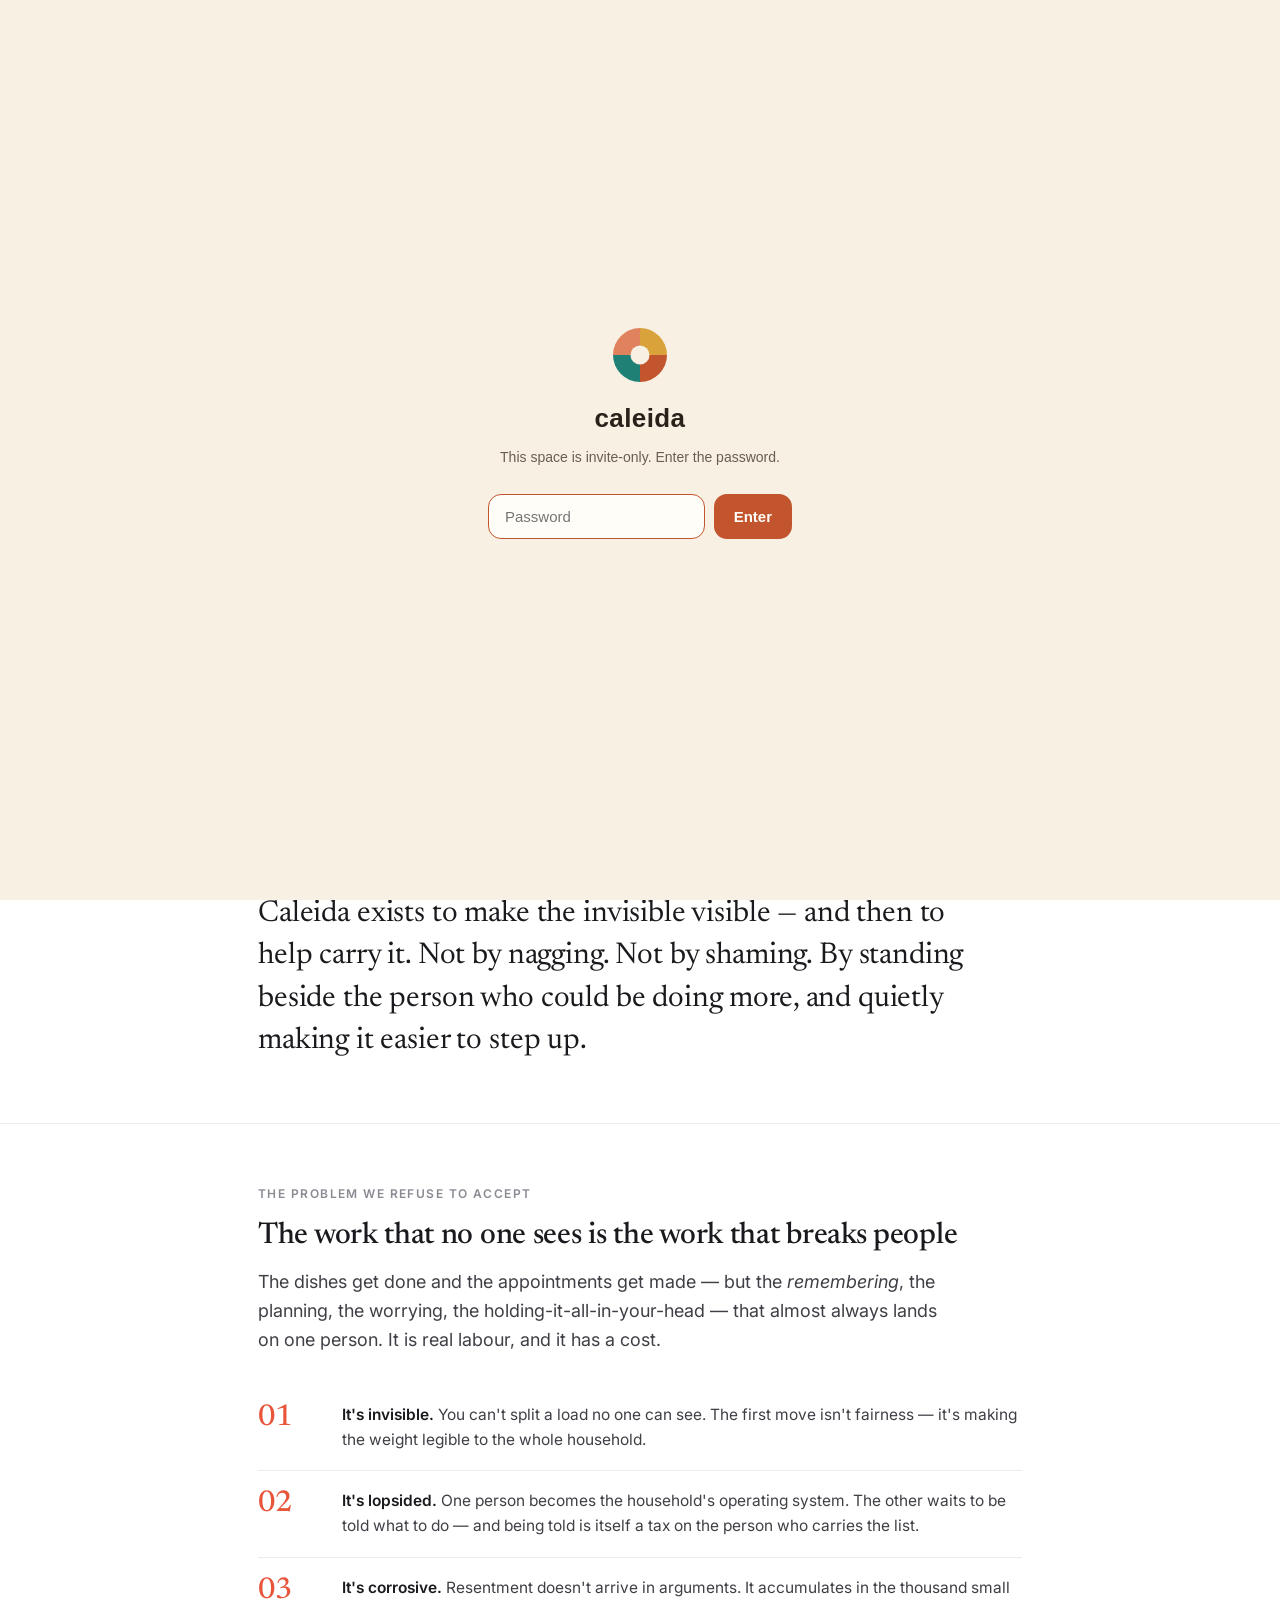
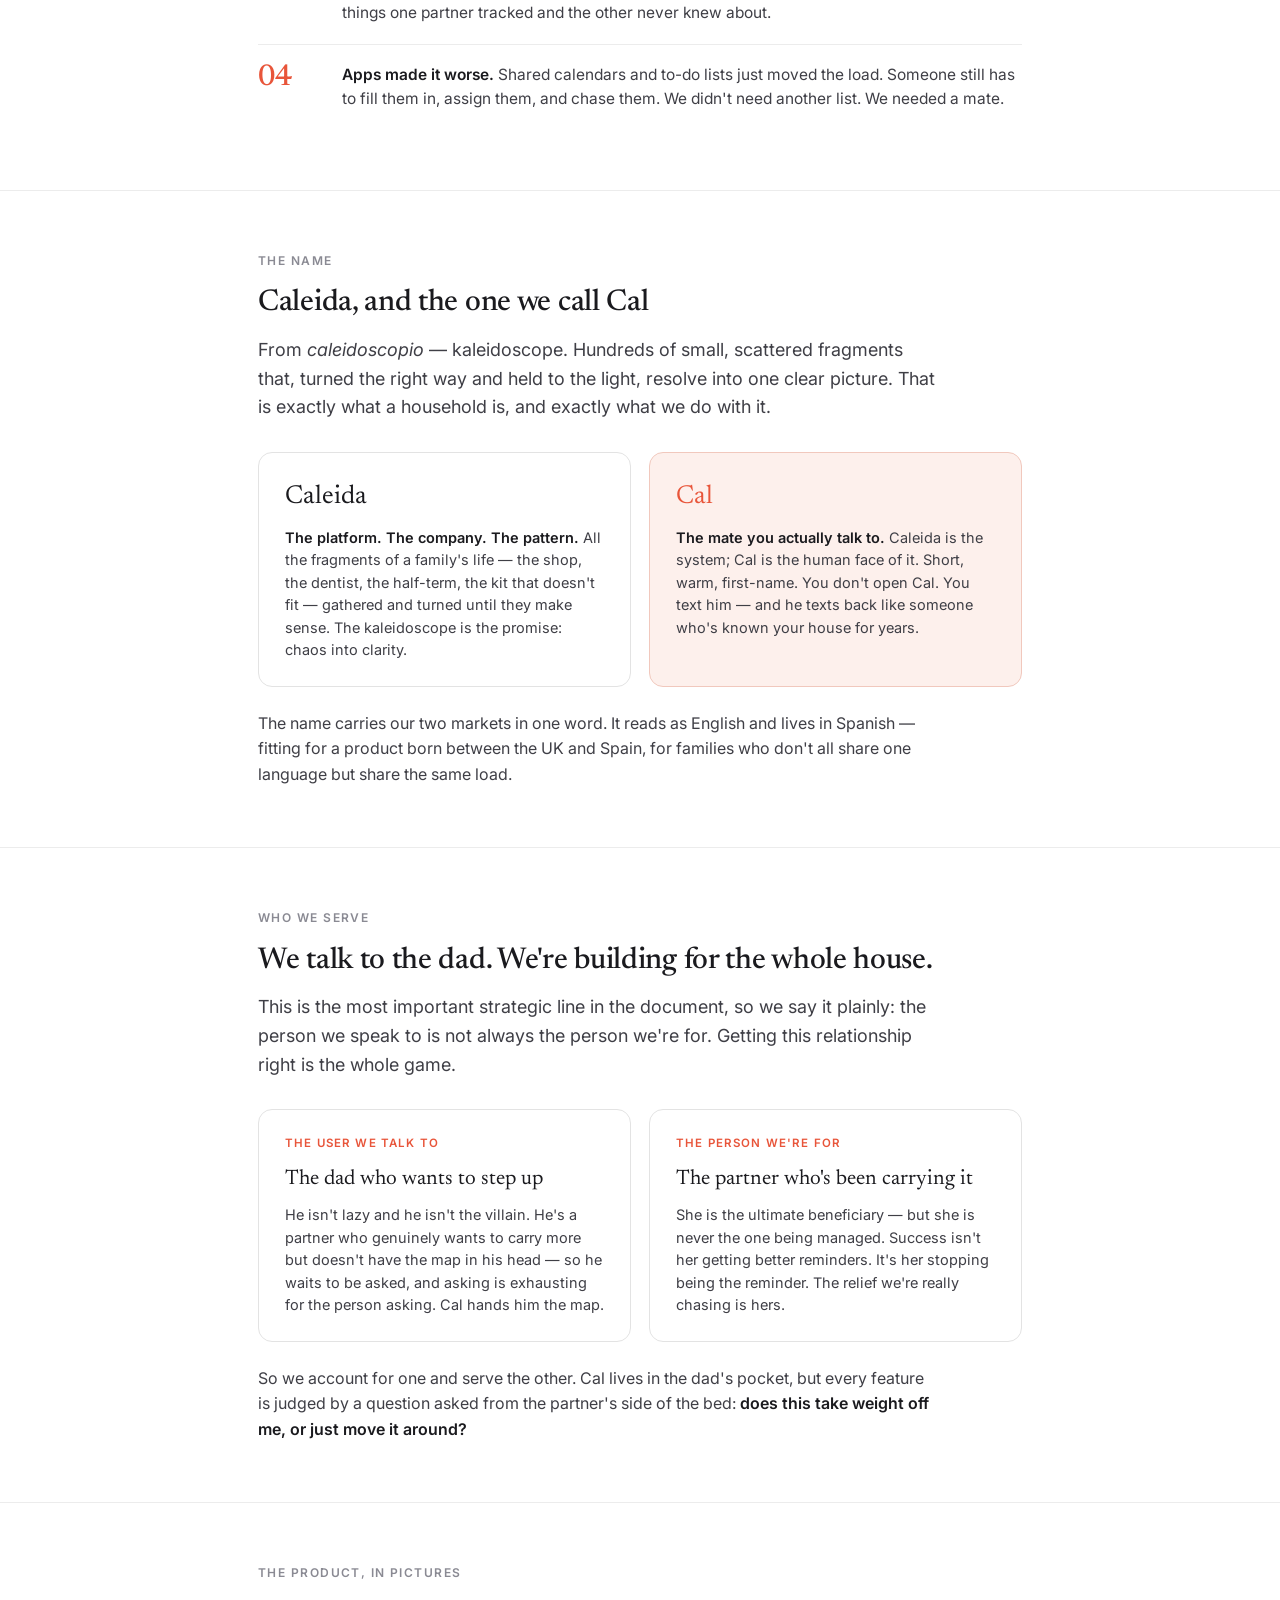
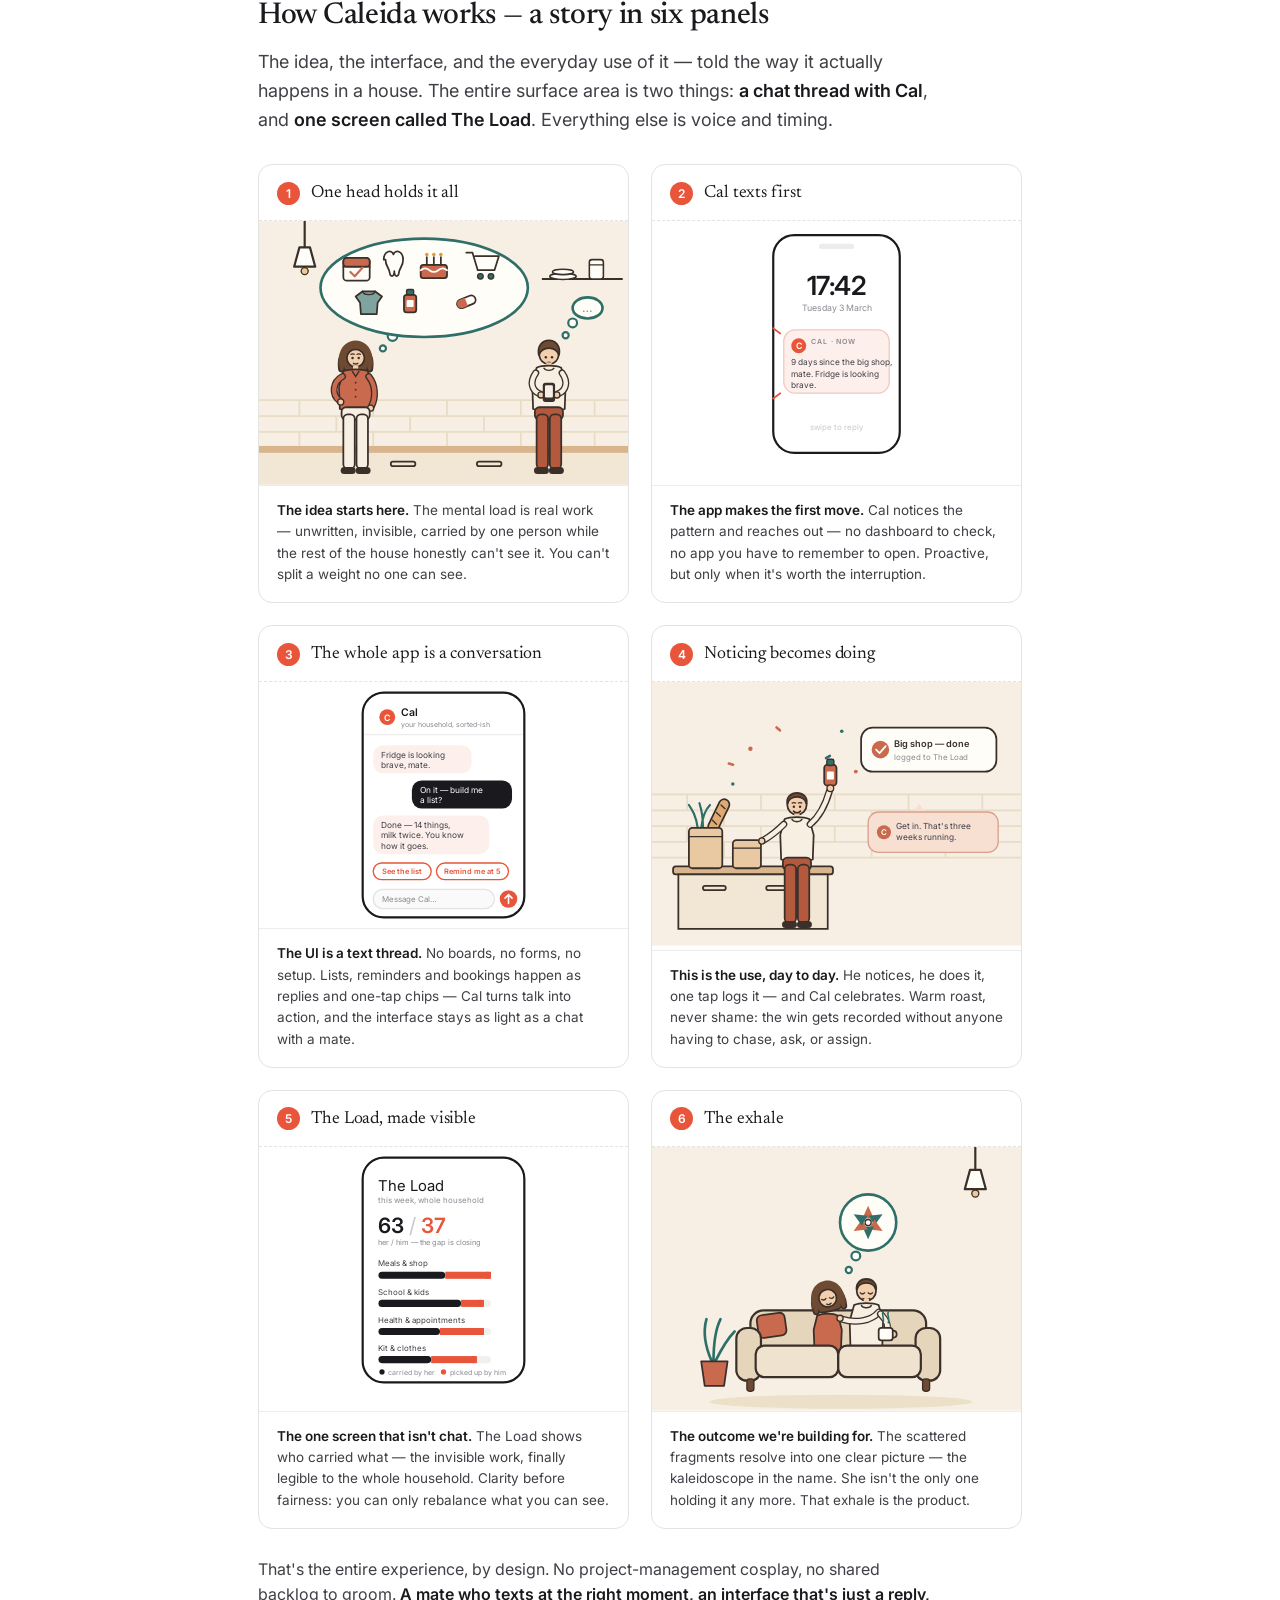
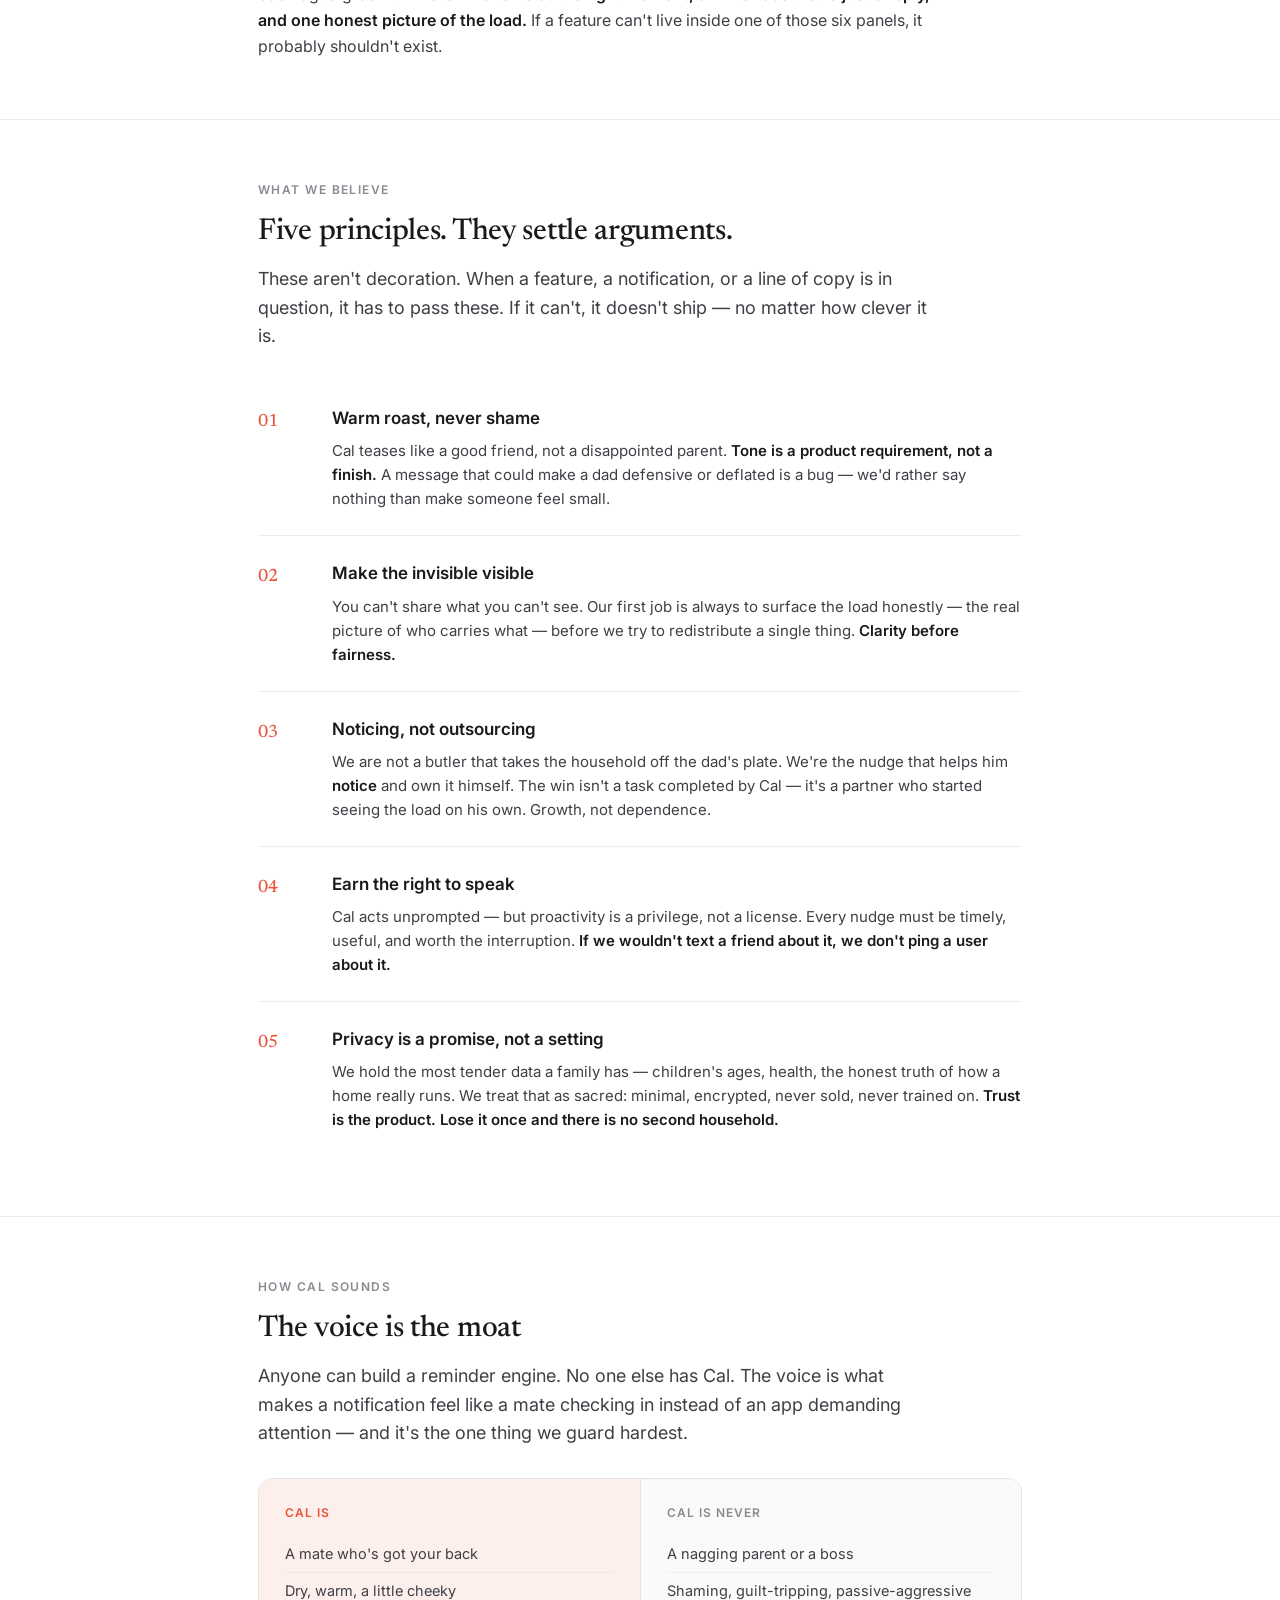
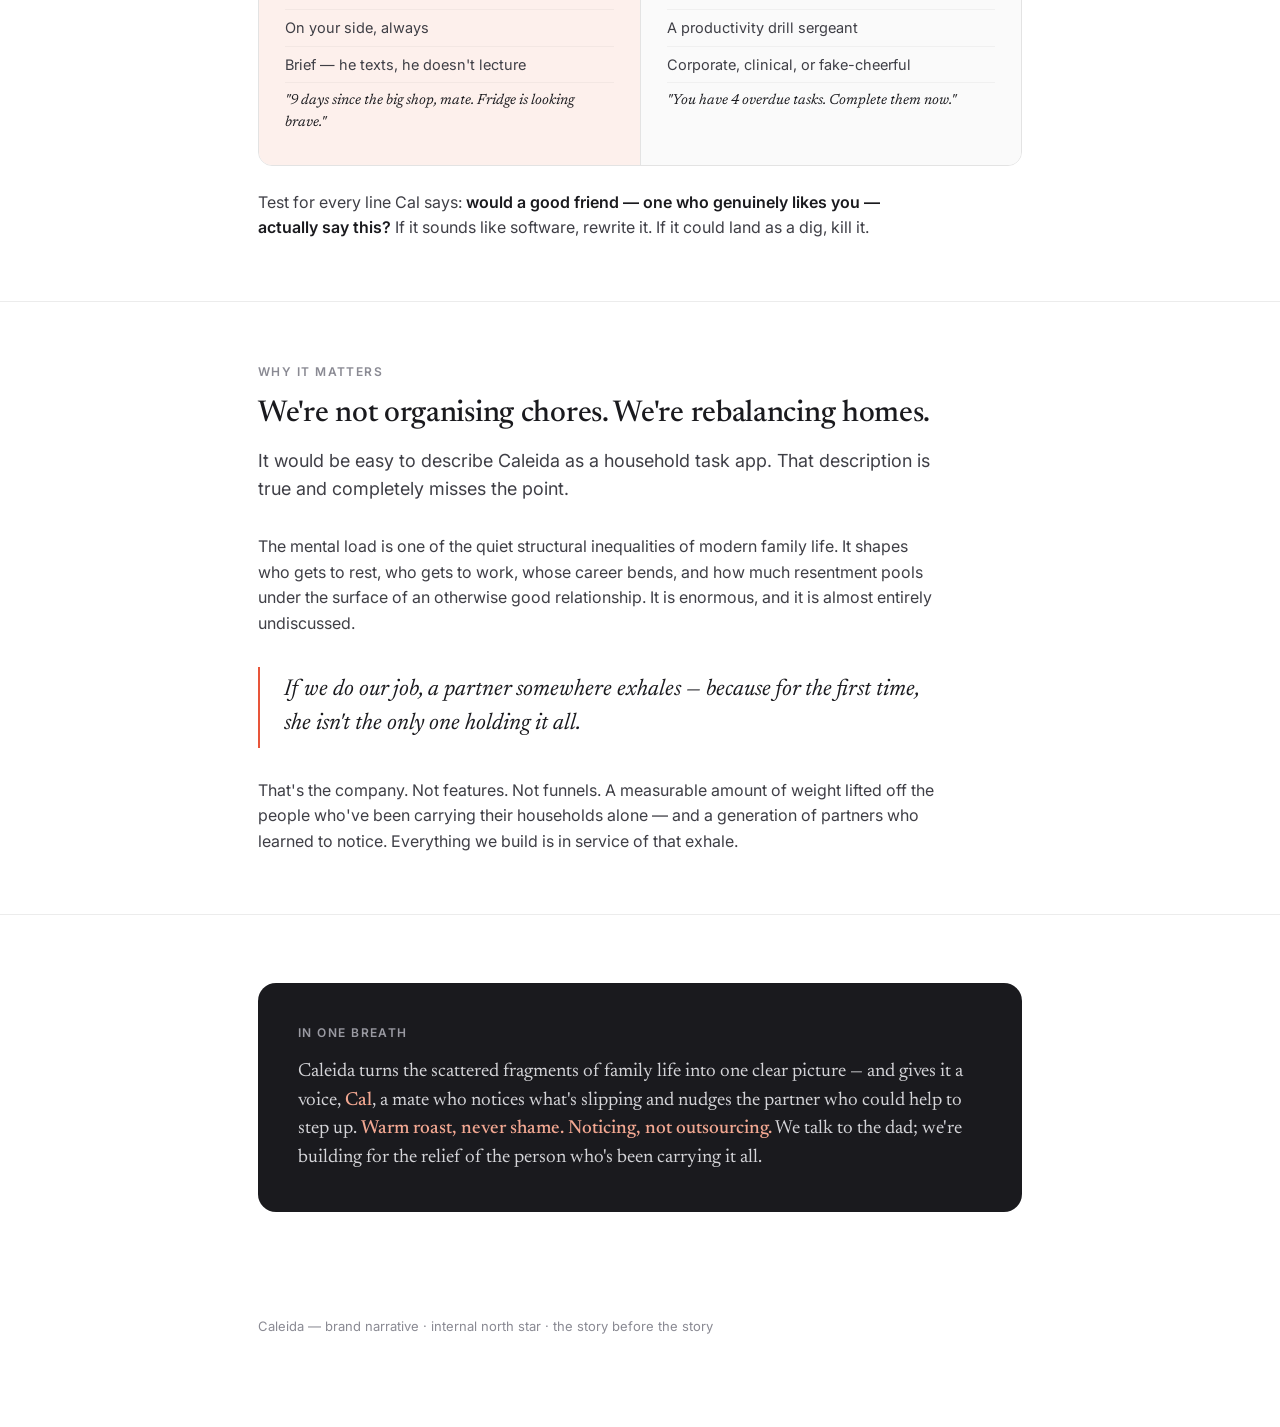
==== commit 4b3995a5: "Add session password gate to all pages Co-Authored-By: Claude Fable 5 <noreply@anthropic.com> Claude" ====
--- a/caleida-brand-narrative.html
+++ b/caleida-brand-narrative.html
@@ -2,6 +2,7 @@
 <html lang="en">
 <head>
 <meta charset="UTF-8">
+<script src="assets/gate.js"></script>
 <meta name="viewport" content="width=device-width, initial-scale=1.0">
 <title>Caleida — Brand Narrative</title>
 <link rel="preconnect" href="https://fonts.googleapis.com">
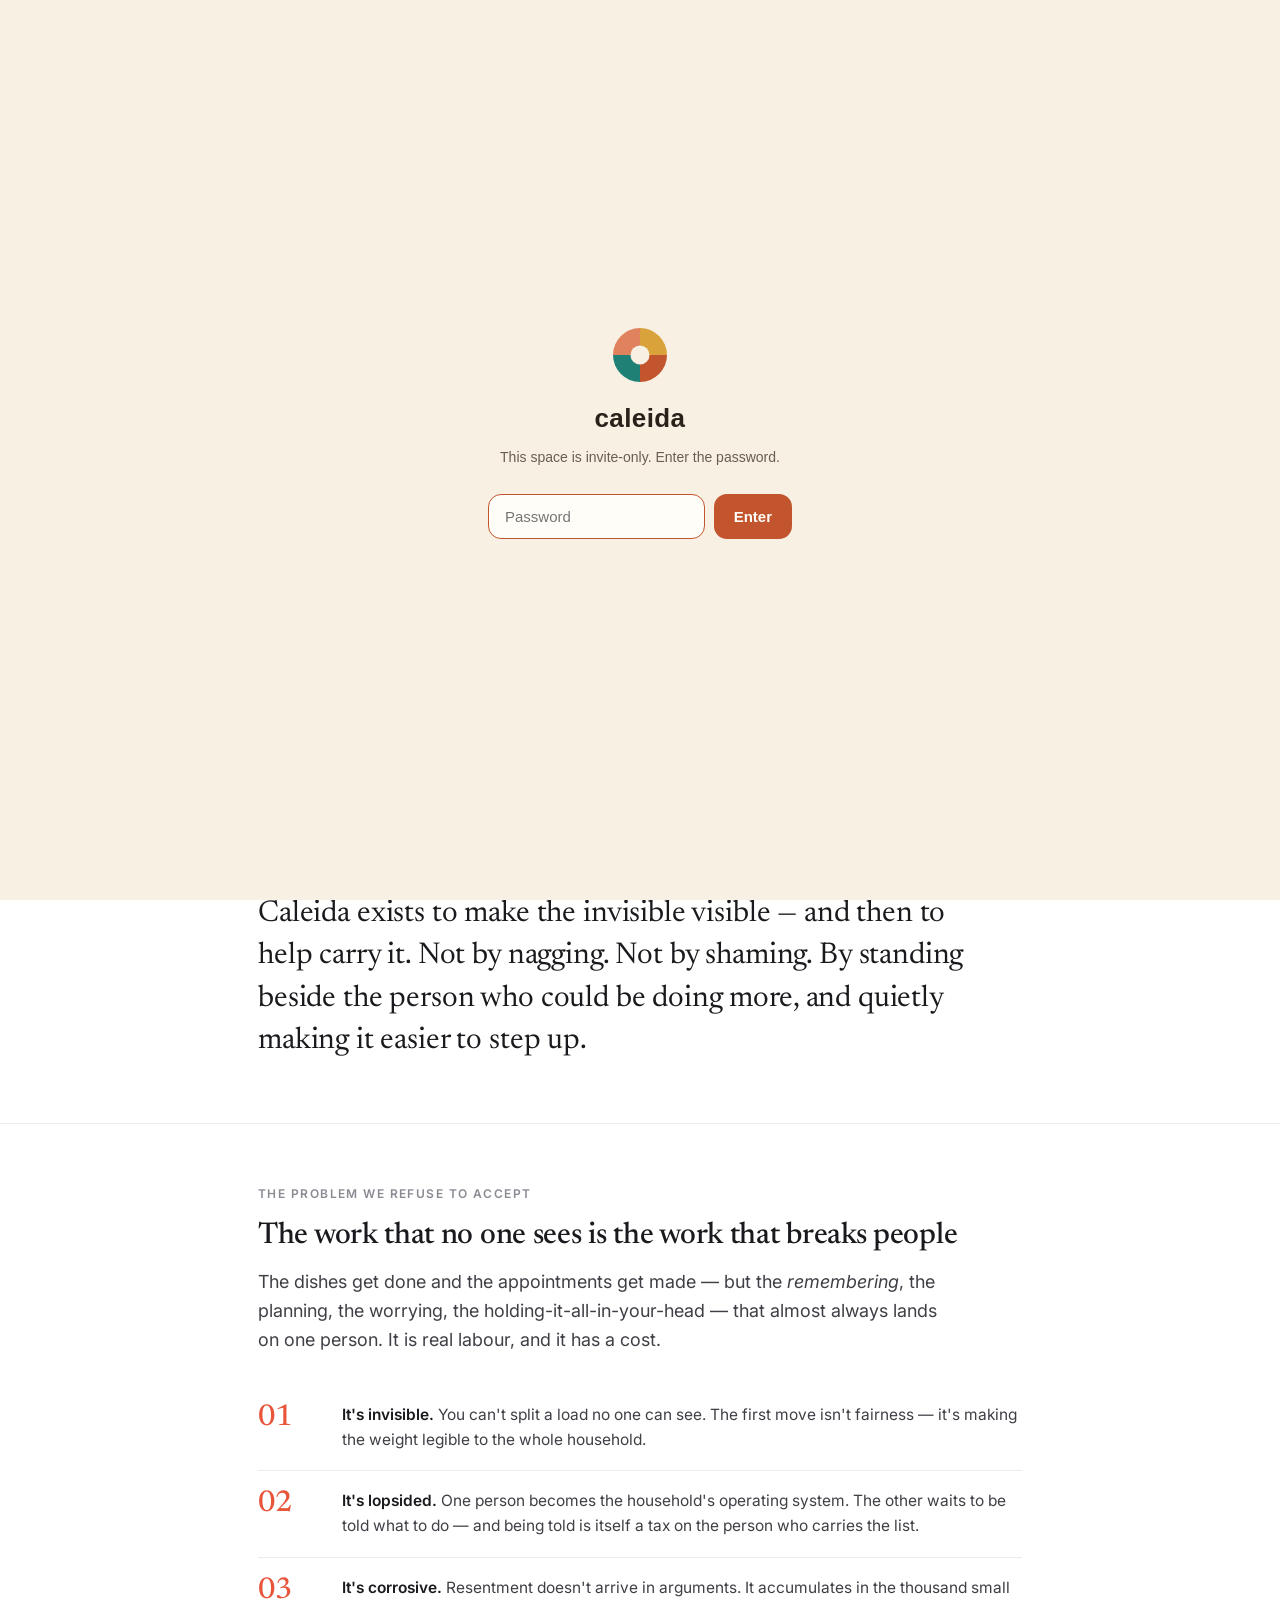
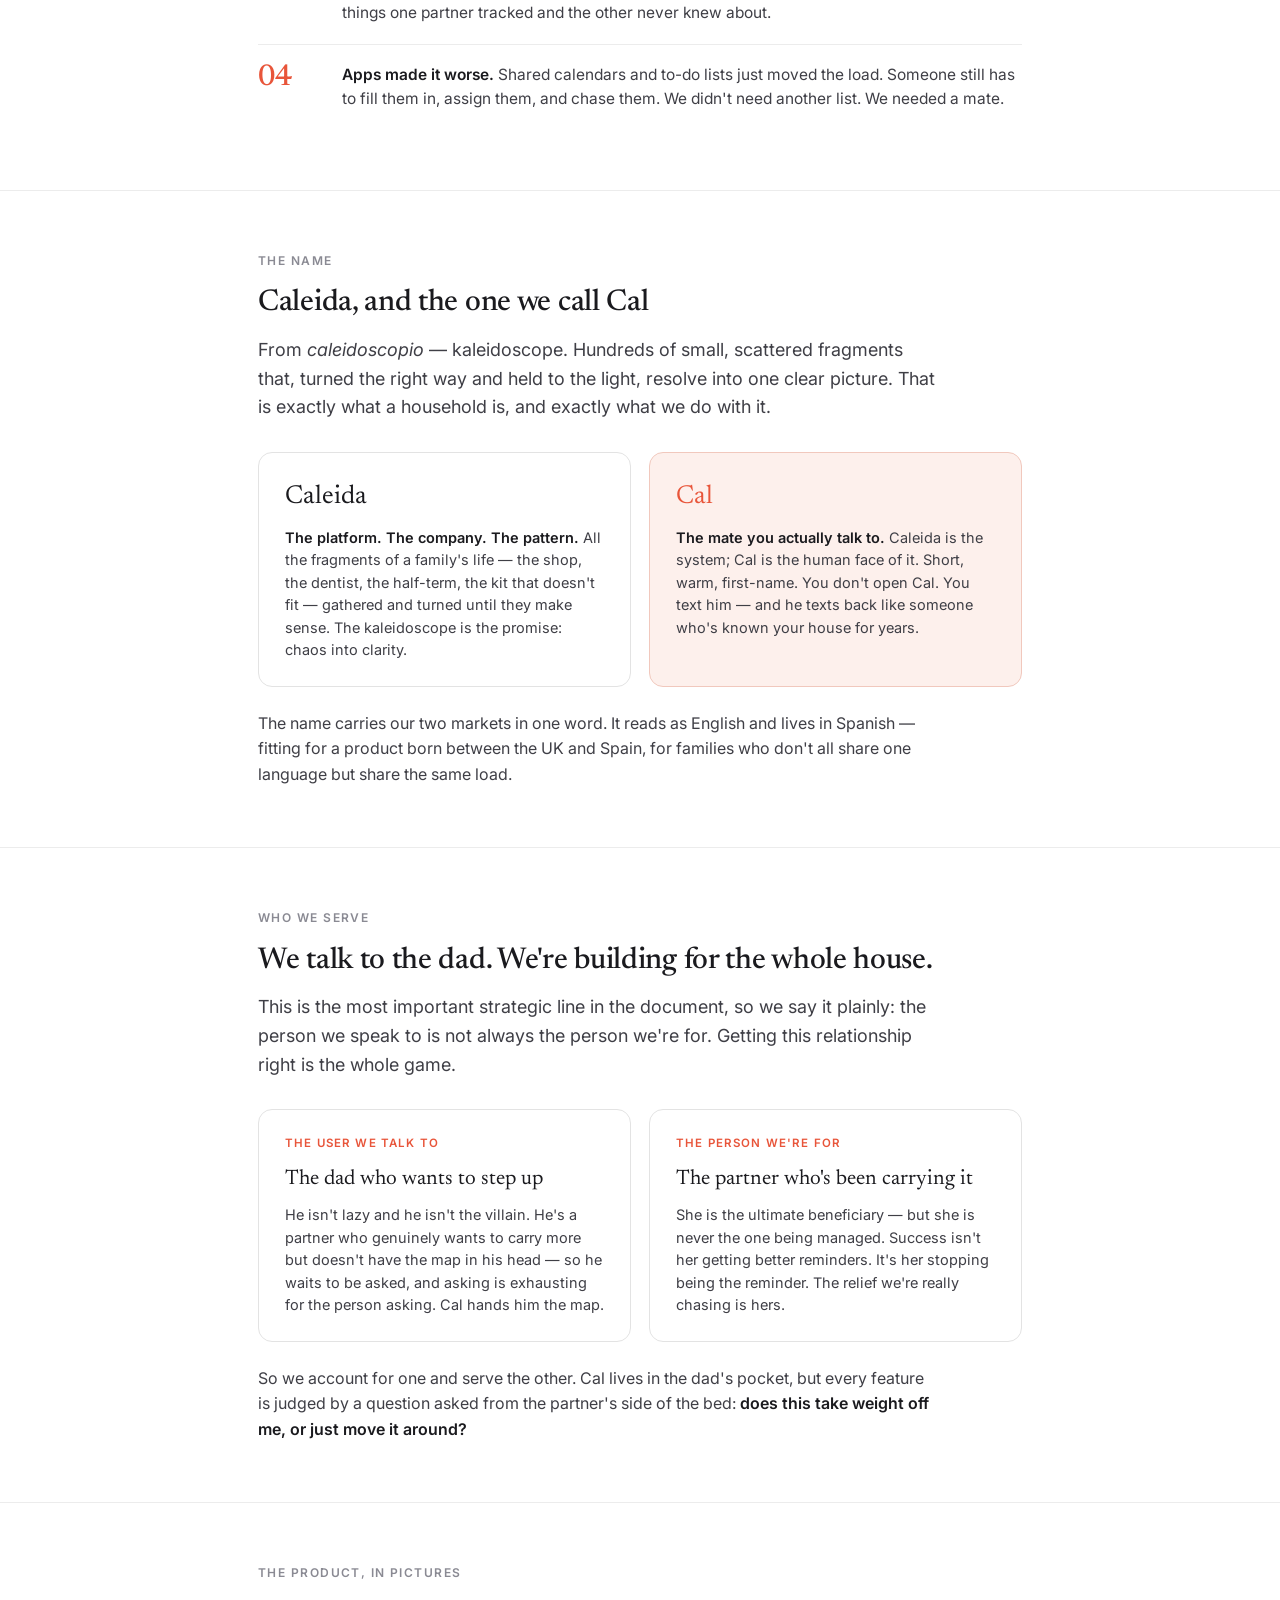
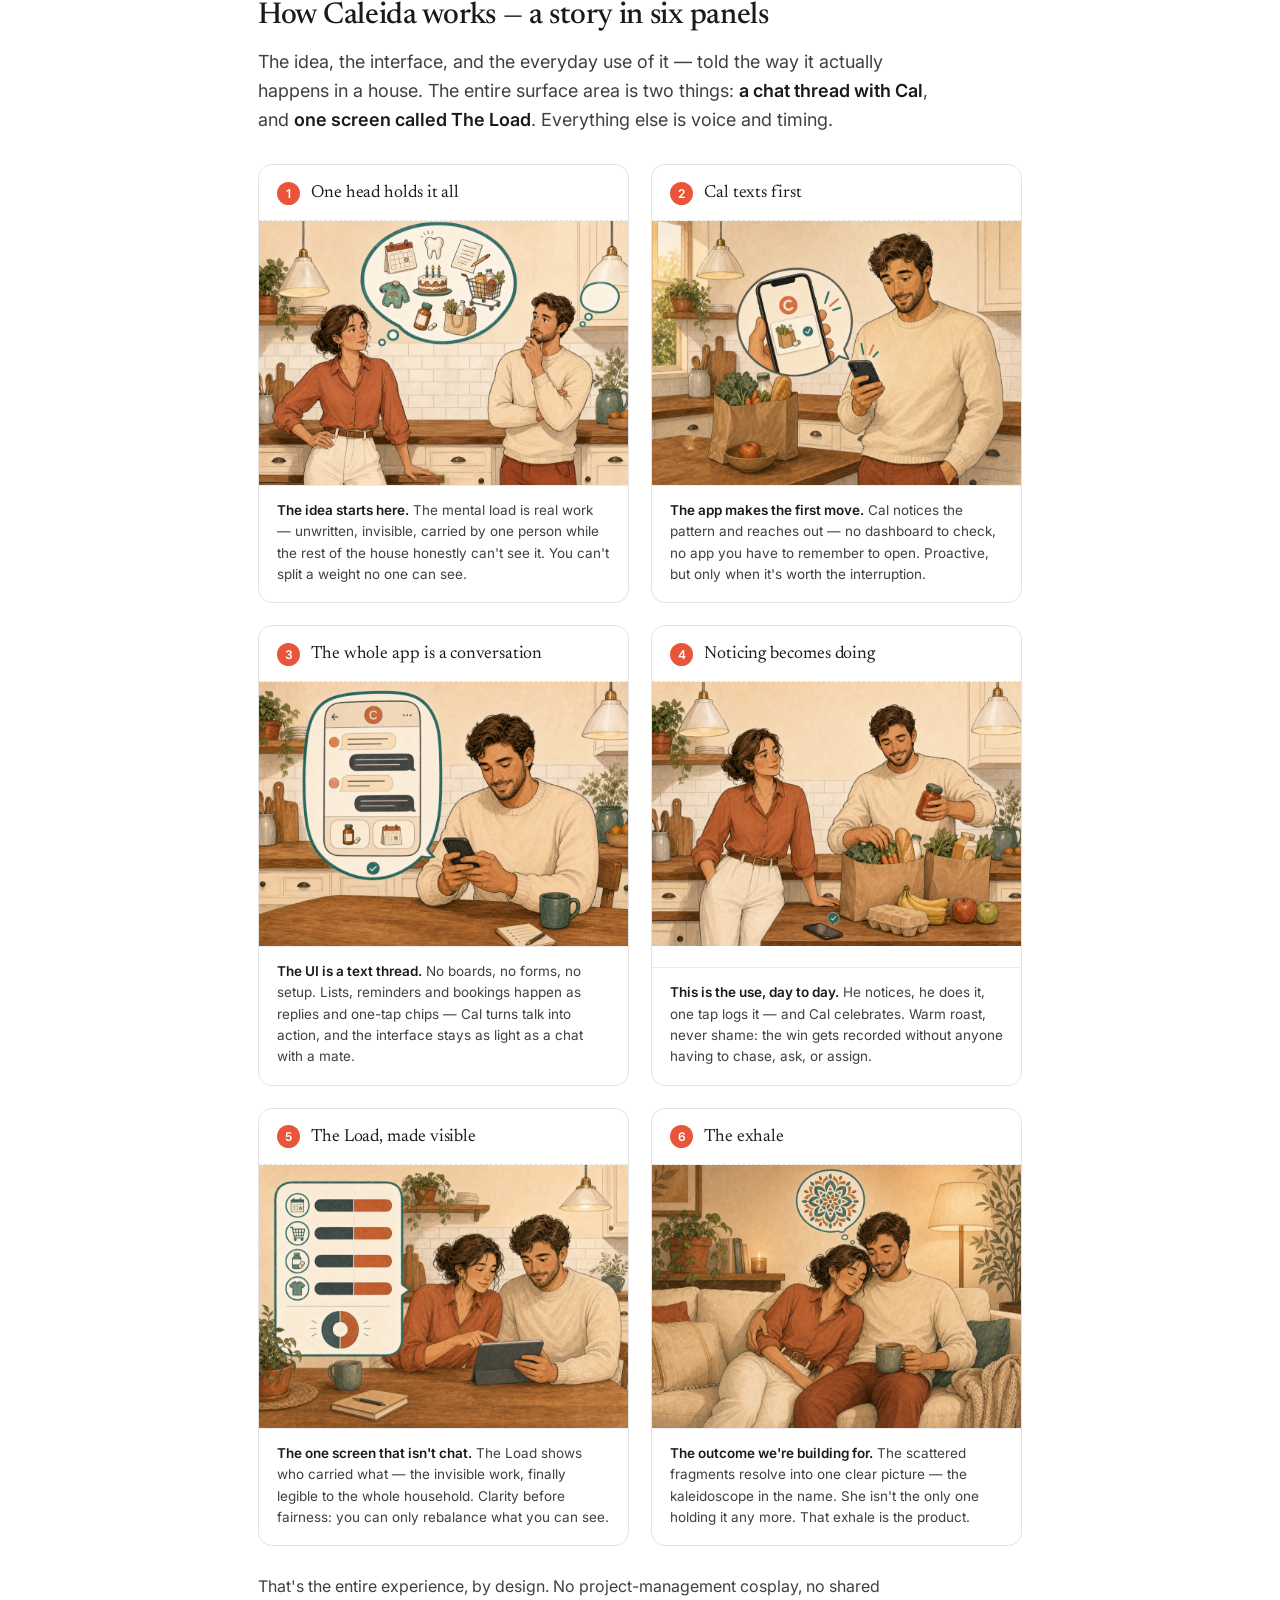
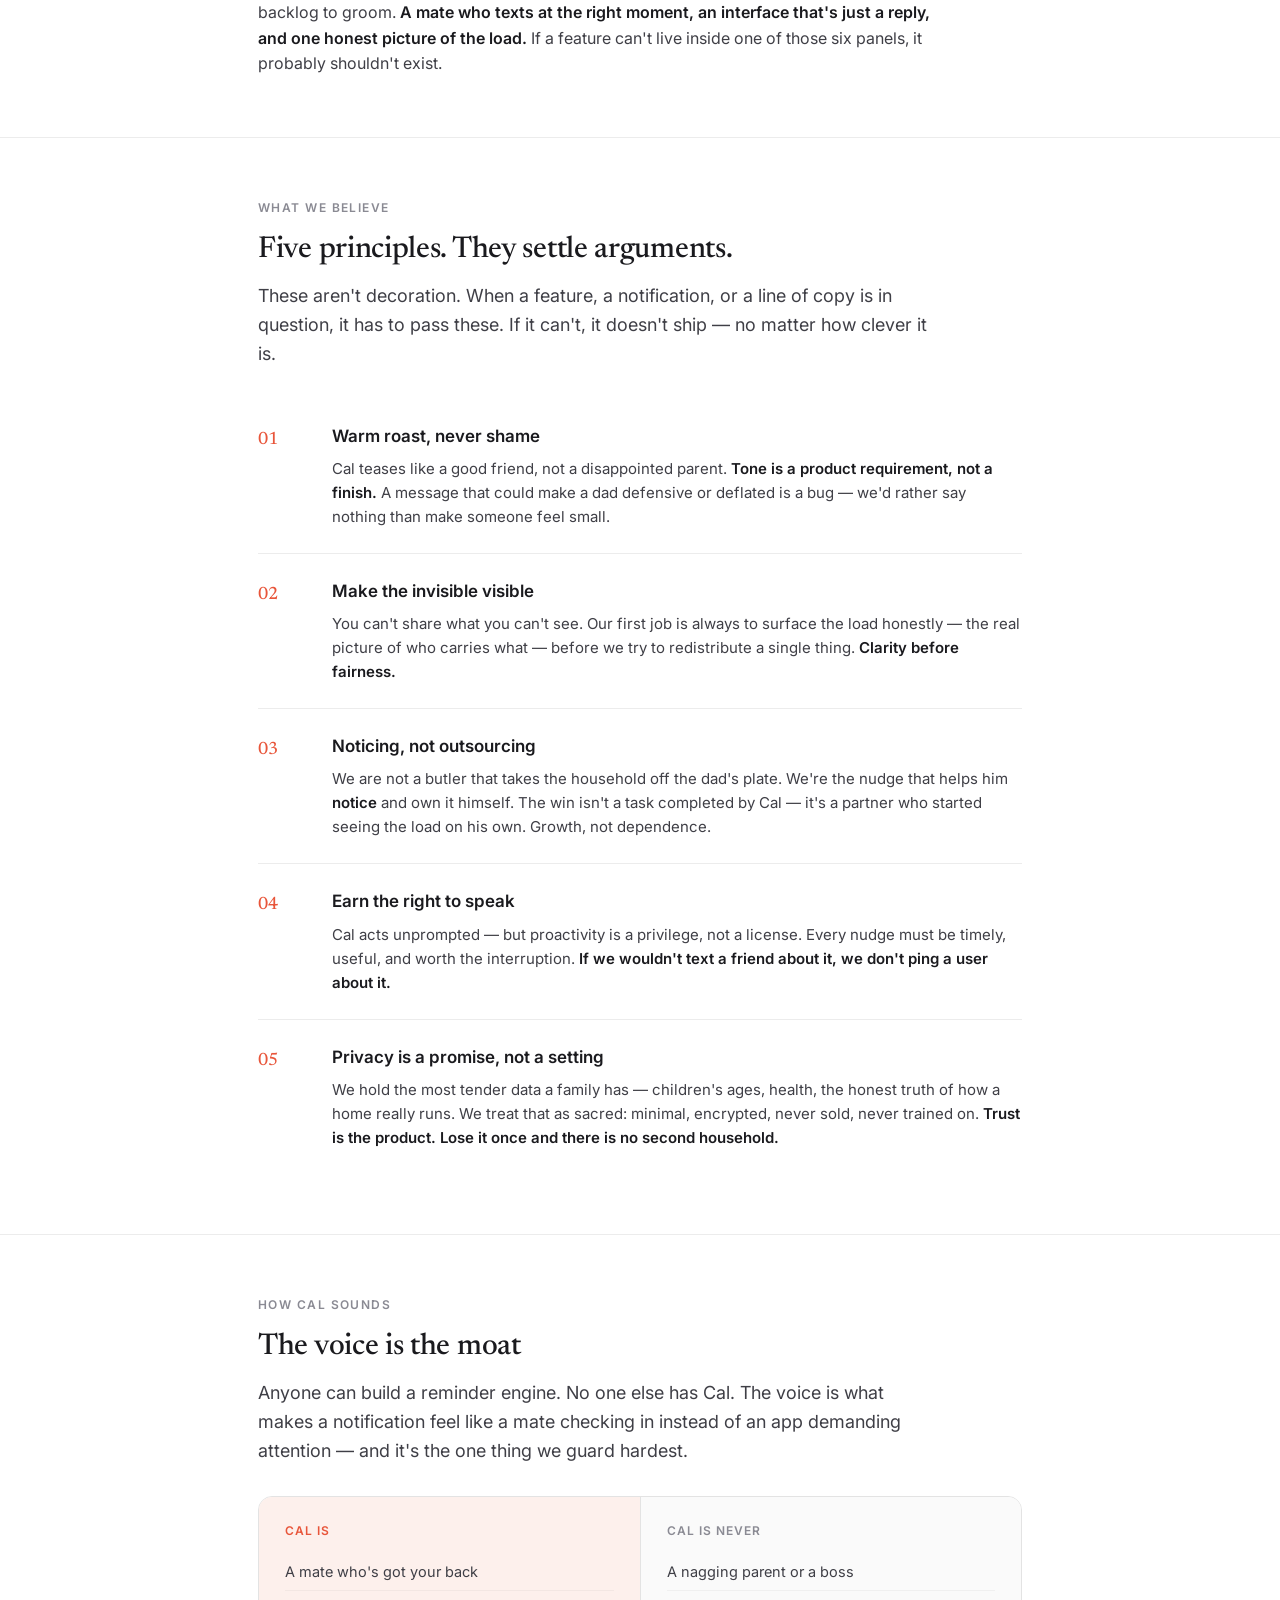
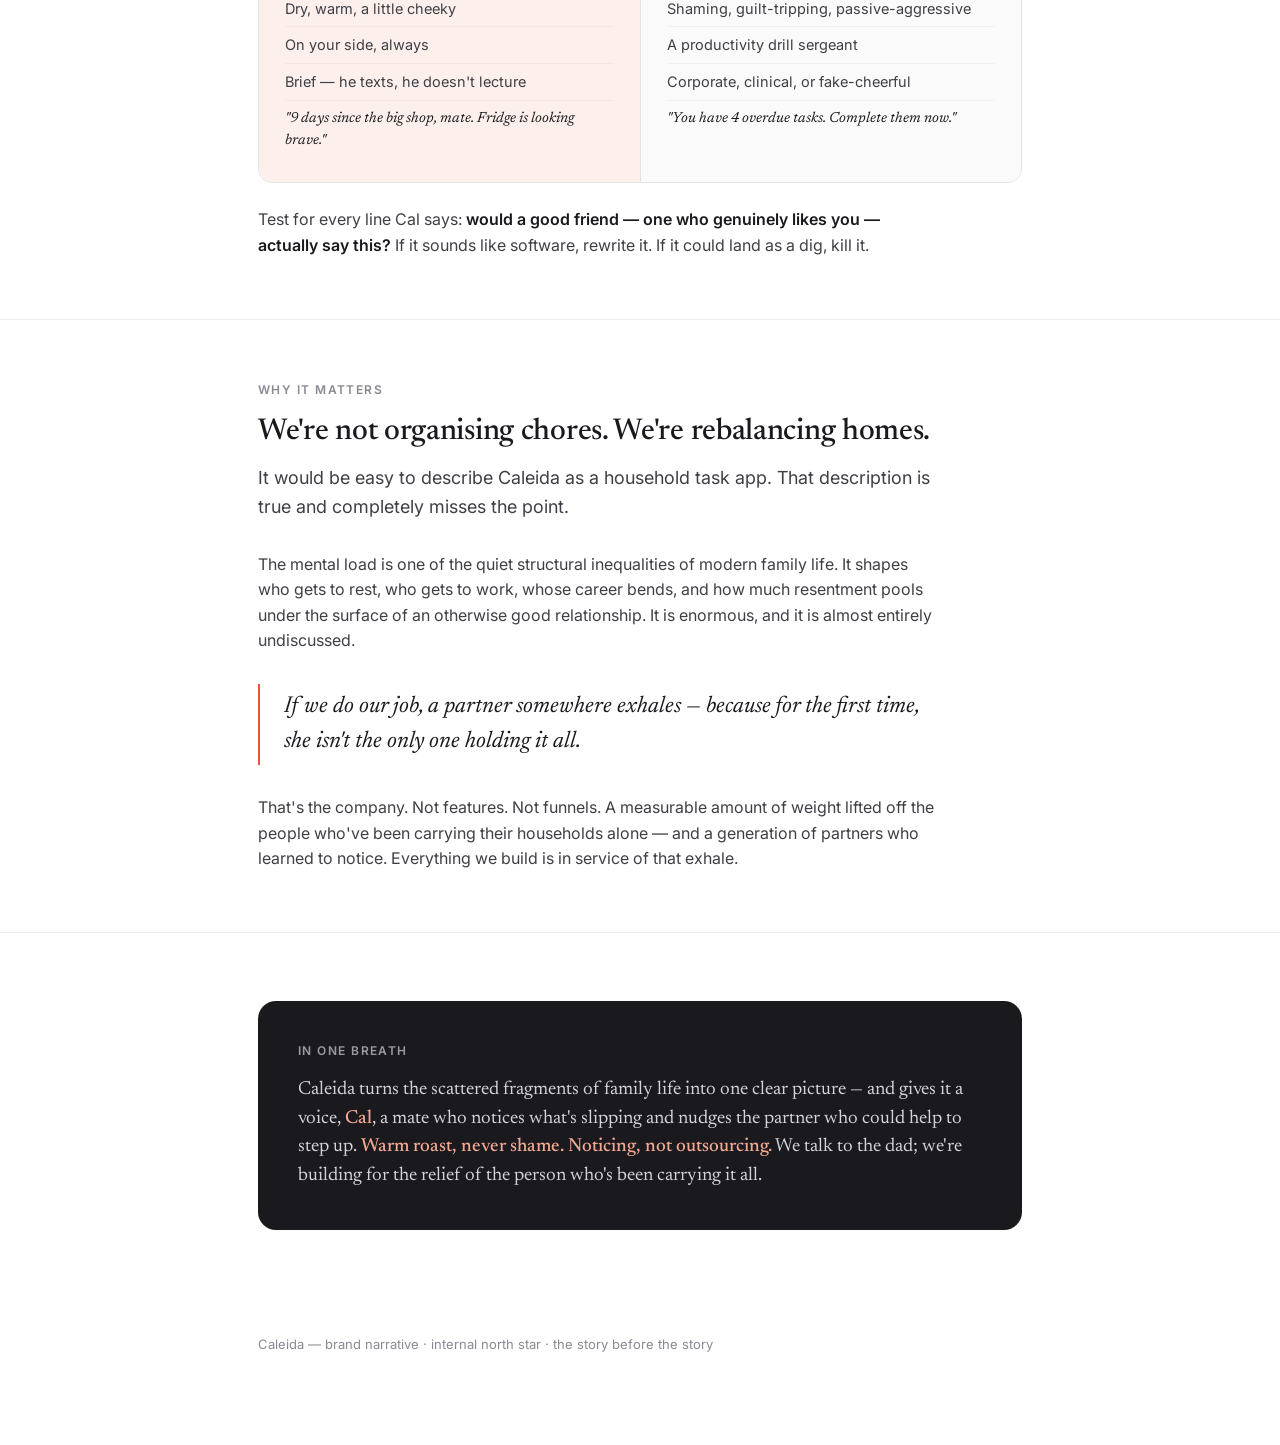
==== commit 4333b518: "Update brand narrative with six v2 storyboard panel images Co-Authored-By: Claude Fable 5 <noreply@a" ====
--- a/caleida-brand-narrative.html
+++ b/caleida-brand-narrative.html
@@ -3,6 +3,8 @@
 <head>
 <meta charset="UTF-8">
 <script src="assets/gate.js"></script>
+<link rel="icon" type="image/svg+xml" href="assets/favicon.svg">
+<meta name="robots" content="noindex">
 <meta name="viewport" content="width=device-width, initial-scale=1.0">
 <title>Caleida — Brand Narrative</title>
 <link rel="preconnect" href="https://fonts.googleapis.com">
@@ -121,6 +123,13 @@
   .panel svg{display:block;width:100%;height:auto}
   .panel svg text{font-family:'Inter',sans-serif}
   .panel svg .hand{font-family:'Newsreader',serif;font-style:italic}
+  .panel svg.legacy-art{display:none}
+  .panel svg.story-art{background:#f6ecdc}
+  .panel .story-image{display:block;width:100%;height:auto;aspect-ratio:7/5;object-fit:cover;object-position:center}
+  .panel-raster svg{display:none}
+  .story-art .outline{stroke:#292825;stroke-width:3;stroke-linecap:round;stroke-linejoin:round}
+  .story-art .fine{stroke:#292825;stroke-width:2;stroke-linecap:round;stroke-linejoin:round}
+  .story-art .teal{stroke:#267b79}
   .panel figcaption{padding:14px 18px 17px;font-size:13.5px;color:var(--body);line-height:1.58;border-top:1px solid var(--line);margin-top:auto}
   .panel figcaption b{color:var(--ink);font-weight:600}
 
@@ -259,9 +268,9 @@
     <div class="board">
 
       <!-- PANEL 1 · the idea -->
-      <figure class="panel">
+      <figure class="panel panel-raster">
         <div class="ph"><span class="pnum">1</span><span class="ptitle">One head holds it all</span></div>
-        <svg viewBox="0 0 420 300" xmlns="http://www.w3.org/2000/svg" role="img" aria-label="In a warm kitchen, a woman stands under a huge thought bubble packed with household icons — calendar, tooth, cake, shopping cart, medicine — while her partner checks his phone beside a tiny empty thought bubble.">
+        <svg class="legacy-art" viewBox="0 0 420 300" xmlns="http://www.w3.org/2000/svg" role="img" aria-label="In a warm kitchen, a woman stands under a huge thought bubble packed with household icons — calendar, tooth, cake, shopping cart, medicine — while her partner checks his phone beside a tiny empty thought bubble.">
           <rect width="420" height="300" fill="#f7efe3"/>
           <!-- kitchen: tiles, counter, lamp, shelf -->
           <g stroke="#e8dcc6" stroke-width="2">
@@ -368,11 +377,39 @@
             <text x="374" y="104" font-size="14" fill="#8a8a93" text-anchor="middle">…</text>
           </g>
         </svg>
+        <svg class="story-art" viewBox="0 0 420 300" xmlns="http://www.w3.org/2000/svg" role="img" aria-label="A woman in a warm kitchen carries a crowded teal thought bubble full of household responsibilities while her partner stands beside a small empty thought bubble.">
+          <rect width="420" height="300" fill="#f6ecdc"/>
+          <path d="M0 194H420M0 222H420M0 250H420M54 194v28m82-28v28m82-28v28m82-28v28m82-28v28M12 222v28m82-28v28m82-28v28m82-28v28m82-28v28" fill="none" stroke="#d9c8ad" stroke-width="2"/>
+          <path d="M0 252H420v48H0z" fill="#dca679"/><path d="M0 252H420" class="outline" fill="none"/>
+          <path d="M58 0v34M42 68l12-34h8l13 34z" fill="#fffaf0" class="outline"/><circle cx="59" cy="72" r="5" fill="#efb36f" class="fine"/>
+          <ellipse cx="190" cy="82" rx="139" ry="67" fill="#fffdf7" stroke="#267b79" stroke-width="7"/>
+          <circle cx="116" cy="156" r="5" fill="#fffdf7" stroke="#267b79" stroke-width="5"/><circle cx="130" cy="141" r="8" fill="#fffdf7" stroke="#267b79" stroke-width="5"/>
+          <g class="fine">
+            <rect x="76" y="52" width="45" height="38" rx="5" fill="#fff8e9"/><path d="M76 63h45"/><path d="m87 76 7 7 15-17" fill="none" stroke="#d96e50" stroke-width="4"/><path d="M88 47v10m21-10v10" stroke-width="5"/>
+            <path d="M139 47c0-16 13-18 18-8 6-10 19-8 19 8 0 12-6 14-7 26-1 8-7 9-9-3-2-7-4-7-6 0-2 12-8 11-9 3-1-12-6-14-6-26z" fill="#fff8e9"/>
+            <path d="M202 45h41v48h-41z" fill="#df7658" transform="rotate(12 222 69)"/><path d="M216 38h44v54h-44z" fill="#fffaf0" transform="rotate(28 238 65)"/><path d="m227 55 25 14m-29-6 23 13m-27-5 21 12"/>
+            <path d="M280 53h40l-5 25h-29zM276 43h7l5 35" fill="none"/><circle cx="291" cy="86" r="4" fill="#d96e50"/><circle cx="310" cy="86" r="4" fill="#d96e50"/>
+            <path d="M83 109c8-7 20-7 28 0l-3 24H86z" fill="#4d9b99"/><path d="M88 109c3 7 16 7 19 0" fill="none"/>
+            <rect x="137" y="110" width="24" height="34" rx="3" fill="#df7658"/><rect x="142" y="102" width="14" height="9" rx="2" fill="#267b79"/><rect x="142" y="121" width="14" height="14" fill="#fff8e9"/>
+            <path d="M192 125h45v17h-45z" fill="#df7658"/><path d="M192 128q7-10 14 0t14 0t14 0" fill="none"/><path d="M201 124v-14m14 14v-14m14 14v-14"/>
+            <g transform="rotate(-35 281 124)"><rect x="263" y="114" width="36" height="20" rx="10" fill="#fff8e9"/><path d="M281 114v20"/><path d="M263 124a10 10 0 0 1 10-10h8v20h-8a10 10 0 0 1-10-10" fill="#df7658"/></g>
+          </g>
+          <g>
+            <path d="M63 203c-5-40 52-48 62-9l-5 25H69z" fill="#654735" class="outline"/><circle cx="95" cy="191" r="18" fill="#f2b990" class="outline"/><path d="M78 189c4-19 28-27 37-7-11-6-21-4-37 7" fill="#654735"/><circle cx="89" cy="192" r="2"/><circle cx="102" cy="192" r="2"/><path d="M89 201q7 6 13 0" fill="none" class="fine"/>
+            <path d="M66 218q29-18 58 0l15 82H50z" fill="#dc7355" class="outline"/><path d="M81 215l14 15 15-15M95 230v50" fill="none" class="fine"/><path d="M68 230q-14 13-18 39M122 229q12 16 14 38" fill="none" stroke="#292825" stroke-width="12" stroke-linecap="round"/><path d="M68 230q-14 13-18 39M122 229q12 16 14 38" fill="none" stroke="#dc7355" stroke-width="7" stroke-linecap="round"/>
+          </g>
+          <g>
+            <circle cx="326" cy="195" r="18" fill="#f2b990" class="outline"/><path d="M309 193q2-25 25-20 13 3 10 22-9-12-35-2" fill="#654735" class="outline"/><circle cx="320" cy="196" r="2"/><circle cx="333" cy="196" r="2"/><path d="M321 205h10" class="fine"/>
+            <path d="M296 220q30-20 59 0l17 80h-92z" fill="#fff8e9" class="outline"/><path d="M312 218q13 14 27 0" fill="none" class="fine"/><path d="M300 232q-16 13-25 34m76-34q13 15 18 35" fill="none" stroke="#292825" stroke-width="12" stroke-linecap="round"/><path d="M300 232q-16 13-25 34m76-34q13 15 18 35" fill="none" stroke="#fff8e9" stroke-width="7" stroke-linecap="round"/>
+            <circle cx="354" cy="151" r="5" fill="#fffdf7" stroke="#267b79" stroke-width="4"/><circle cx="368" cy="137" r="8" fill="#fffdf7" stroke="#267b79" stroke-width="4"/><ellipse cx="389" cy="116" rx="22" ry="16" fill="#fffdf7" stroke="#267b79" stroke-width="5"/><text x="389" y="121" text-anchor="middle" font-size="18" fill="#9a9184">…</text>
+          </g>
+        </svg>
+        <img class="story-image" src="assets/panel-1-mental-load-v2.png" width="1000" height="714" loading="lazy" alt="In a warmly illustrated kitchen, a woman carries a large thought bubble full of household responsibilities while her partner looks on beside a small empty thought bubble.">
         <figcaption><b>The idea starts here.</b> The mental load is real work — unwritten, invisible, carried by one person while the rest of the house honestly can't see it. You can't split a weight no one can see.</figcaption>
       </figure>
 
       <!-- PANEL 2 · cal texts first -->
-      <figure class="panel">
+      <figure class="panel panel-raster">
         <div class="ph"><span class="pnum">2</span><span class="ptitle">Cal texts first</span></div>
         <svg viewBox="0 0 420 280" xmlns="http://www.w3.org/2000/svg" role="img" aria-label="A phone lock screen with a notification from Cal: nine days since the big shop, mate. Fridge is looking brave.">
           <rect width="420" height="280" fill="#ffffff"/>
@@ -392,11 +429,12 @@
           <text x="158" y="190" font-size="9.5" fill="#3f3f46">brave.</text>
           <text x="210" y="238" font-size="9" fill="#c9c9cf" text-anchor="middle">swipe to reply</text>
         </svg>
+        <img class="story-image" src="assets/panel-2-cal-texts-first-v2.png" width="1000" height="714" loading="lazy" alt="In a warmly illustrated kitchen, a man smiles at an incoming Cal notification on his phone beside a simple visual reminder about groceries.">
         <figcaption><b>The app makes the first move.</b> Cal notices the pattern and reaches out — no dashboard to check, no app you have to remember to open. Proactive, but only when it's worth the interruption.</figcaption>
       </figure>
 
       <!-- PANEL 3 · the interface -->
-      <figure class="panel">
+      <figure class="panel panel-raster">
         <div class="ph"><span class="pnum">3</span><span class="ptitle">The whole app is a conversation</span></div>
         <svg viewBox="0 0 420 280" xmlns="http://www.w3.org/2000/svg" role="img" aria-label="A chat thread with Cal: he offers a shopping list, the dad replies, and quick-action chips sit under the messages.">
           <rect width="420" height="280" fill="#ffffff"/>
@@ -431,13 +469,14 @@
           <circle cx="284" cy="247" r="10" fill="#e8553a"/>
           <path d="M284 252 L284 242 M280 246 L284 242 L288 246" stroke="#ffffff" stroke-width="1.8" stroke-linecap="round" fill="none"/>
         </svg>
+        <img class="story-image" src="assets/panel-3-conversation-v2.png" width="1000" height="714" loading="lazy" alt="A man chats with Cal from his kitchen table while an enlarged illustrated phone shows a simple conversation and quick actions.">
         <figcaption><b>The UI is a text thread.</b> No boards, no forms, no setup. Lists, reminders and bookings happen as replies and one-tap chips — Cal turns talk into action, and the interface stays as light as a chat with a mate.</figcaption>
       </figure>
 
       <!-- PANEL 4 · the use -->
-      <figure class="panel">
+      <figure class="panel panel-raster">
         <div class="ph"><span class="pnum">4</span><span class="ptitle">Noticing becomes doing</span></div>
-        <svg viewBox="0 0 420 300" xmlns="http://www.w3.org/2000/svg" role="img" aria-label="The dad unpacks grocery bags in the kitchen, holding a jar up triumphantly; a toast confirms the shop is logged and Cal sends a celebratory message.">
+        <svg class="legacy-art" viewBox="0 0 420 300" xmlns="http://www.w3.org/2000/svg" role="img" aria-label="The dad unpacks grocery bags in the kitchen, holding a jar up triumphantly; a toast confirms the shop is logged and Cal sends a celebratory message.">
           <rect width="420" height="300" fill="#f7efe3"/>
           <!-- tiles -->
           <g stroke="#e8dcc6" stroke-width="2">
@@ -506,11 +545,20 @@
           <text x="278" y="167" font-size="9.5" fill="#3f3f46">Get in. That's three</text>
           <text x="278" y="180" font-size="9.5" fill="#3f3f46">weeks running.</text>
         </svg>
+        <svg class="story-art" viewBox="0 0 420 300" xmlns="http://www.w3.org/2000/svg" role="img" aria-label="In a warm illustrated kitchen, a dad proudly unpacks the weekly shop while his partner smiles and Cal celebrates the completed task.">
+          <rect width="420" height="300" fill="#f6ecdc"/><path d="M0 156H420M0 184H420M0 212H420M42 156v28m84-28v28m84-28v28m84-28v28m84-28v28M0 184h42m42 0h84m84 0h84m42 0h42" fill="none" stroke="#d9c8ad" stroke-width="2"/><path d="M0 218h420v82H0z" fill="#dca679"/><path d="M0 218h420" class="outline" fill="none"/>
+          <path d="M52 0v31M36 66l12-35h8l13 35z" fill="#fffaf0" class="outline"/><circle cx="52" cy="70" r="5" fill="#efb36f" class="fine"/><path d="M300 68h120M323 67q18-13 36 0" fill="none" class="outline"/><rect x="377" y="42" width="20" height="25" rx="4" fill="#fffaf0" class="fine"/>
+          <g class="fine"><path d="M38 176h58v42H38z" fill="#e8bd89"/><path d="M47 176q0-22 18-22t18 22" fill="none"/><path d="M108 184h48v34h-48z" fill="#e8bd89"/><path d="M116 184q0-18 16-18t16 18" fill="none"/><path d="M55 163c-7-17-5-28 6-36m5 35c1-18 8-28 20-33" fill="none" stroke="#267b79" stroke-width="4"/></g>
+          <g><path d="M48 205q4-39 33-39t36 39" fill="#654735" class="outline"/><circle cx="84" cy="193" r="18" fill="#f2b990" class="outline"/><path d="M67 193q4-25 30-19 9 2 9 14-19-11-39 5" fill="#654735"/><circle cx="78" cy="194" r="2"/><circle cx="91" cy="194" r="2"/><path d="M78 203q7 5 13 0" fill="none" class="fine"/><path d="M54 219q30-18 59 0l14 81H40z" fill="#dc7355" class="outline"/><path d="M70 217l14 14 14-14M84 231v48" fill="none" class="fine"/><path d="M57 232q-14 13-18 32M110 232q15 11 21 28" fill="none" stroke="#292825" stroke-width="12" stroke-linecap="round"/><path d="M57 232q-14 13-18 32M110 232q15 11 21 28" fill="none" stroke="#dc7355" stroke-width="7" stroke-linecap="round"/></g>
+          <g><circle cx="229" cy="183" r="19" fill="#f2b990" class="outline"/><path d="M211 181q2-27 29-20 12 4 8 24-12-16-37-4" fill="#654735" class="outline"/><circle cx="223" cy="184" r="2"/><circle cx="236" cy="184" r="2"/><path d="M222 194q8 8 16-1" fill="none" class="fine"/><path d="M196 210q34-21 67 0l19 90H178z" fill="#fff8e9" class="outline"/><path d="M214 207q15 16 31 0" fill="none" class="fine"/><path d="M257 219q22-21 31-58" fill="none" stroke="#292825" stroke-width="13" stroke-linecap="round"/><path d="M257 219q22-21 31-58" fill="none" stroke="#fff8e9" stroke-width="8" stroke-linecap="round"/><circle cx="289" cy="157" r="6" fill="#f2b990" class="fine"/><rect x="278" y="113" width="23" height="43" rx="5" fill="#dc7355" class="outline"/><rect x="282" y="104" width="15" height="10" rx="3" fill="#267b79" class="fine"/><rect x="282" y="125" width="15" height="17" fill="#fff8e9"/><path d="M199 220q-17 8-31 26" fill="none" stroke="#292825" stroke-width="13" stroke-linecap="round"/><path d="M199 220q-17 8-31 26" fill="none" stroke="#fff8e9" stroke-width="8" stroke-linecap="round"/></g>
+          <g transform="translate(271 28)"><rect width="128" height="54" rx="17" fill="#fffdf7" class="outline"/><circle cx="23" cy="27" r="12" fill="#dc7355"/><path d="m17 27 5 5 9-11" fill="none" stroke="#fff" stroke-width="3" stroke-linecap="round"/><text x="42" y="25" font-size="12" font-weight="700" fill="#292825">Big shop — done</text><text x="42" y="41" font-size="10" fill="#81796f">Cal noticed. You owned it.</text></g><path d="M315 98q10-10 20 0M332 110q10-10 20 0" fill="none" stroke="#267b79" stroke-width="4" stroke-linecap="round"/><circle cx="312" cy="119" r="4" fill="#dc7355"/><circle cx="359" cy="92" r="4" fill="#267b79"/>
+        </svg>
+        <img class="story-image" src="assets/panel-4-noticing-becomes-doing-v2.png" width="1000" height="714" loading="lazy" alt="In a warmly illustrated kitchen, a man proudly unpacks groceries while his relaxed partner looks on and a small teal check confirms the task is logged.">
         <figcaption><b>This is the use, day to day.</b> He notices, he does it, one tap logs it — and Cal celebrates. Warm roast, never shame: the win gets recorded without anyone having to chase, ask, or assign.</figcaption>
       </figure>
 
       <!-- PANEL 5 · the load -->
-      <figure class="panel">
+      <figure class="panel panel-raster">
         <div class="ph"><span class="pnum">5</span><span class="ptitle">The Load, made visible</span></div>
         <svg viewBox="0 0 420 280" xmlns="http://www.w3.org/2000/svg" role="img" aria-label="A dashboard screen titled The Load showing the household split 63 to 37, with bars per category showing who carried what.">
           <rect width="420" height="280" fill="#ffffff"/>
@@ -547,13 +595,14 @@
           <circle cx="210" cy="256" r="3" fill="#e8553a"/>
           <text x="217" y="259" font-size="8" fill="#8a8a93">picked up by him</text>
         </svg>
+        <img class="story-image" src="assets/panel-5-load-visible-v2.png" width="1000" height="714" loading="lazy" alt="A couple calmly review The Load together on a tablet beside a clear illustrated dashboard of shared household categories.">
         <figcaption><b>The one screen that isn't chat.</b> The Load shows who carried what — the invisible work, finally legible to the whole household. Clarity before fairness: you can only rebalance what you can see.</figcaption>
       </figure>
 
       <!-- PANEL 6 · the exhale -->
-      <figure class="panel">
+      <figure class="panel panel-raster">
         <div class="ph"><span class="pnum">6</span><span class="ptitle">The exhale</span></div>
-        <svg viewBox="0 0 420 300" xmlns="http://www.w3.org/2000/svg" role="img" aria-label="The couple sit close together on a warm sofa with a mug of tea, sharing one small calm thought bubble containing a kaleidoscope pattern.">
+        <svg class="legacy-art" viewBox="0 0 420 300" xmlns="http://www.w3.org/2000/svg" role="img" aria-label="The couple sit close together on a warm sofa with a mug of tea, sharing one small calm thought bubble containing a kaleidoscope pattern.">
           <rect width="420" height="300" fill="#f7efe3"/>
           <!-- lamp + plant -->
           <line x1="368" y1="0" x2="368" y2="26" stroke="#3b2f2a" stroke-width="2.5"/>
@@ -616,6 +665,17 @@
           <rect x="108" y="264" width="8" height="14" rx="3" fill="#6f4a33" stroke="#3b2f2a" stroke-width="1.5"/>
           <rect x="308" y="264" width="8" height="14" rx="3" fill="#6f4a33" stroke="#3b2f2a" stroke-width="1.5"/>
         </svg>
+        <svg class="story-art" viewBox="0 0 420 300" xmlns="http://www.w3.org/2000/svg" role="img" aria-label="A relaxed couple sit close together on a warm sofa, sharing tea and one calm teal thought bubble containing the Caleida kaleidoscope.">
+          <rect width="420" height="300" fill="#f6ecdc"/><path d="M0 237h420v63H0z" fill="#e7caa8"/><ellipse cx="215" cy="286" rx="167" ry="10" fill="#d9b991"/>
+          <path d="M53 0v35M38 70l12-35h8l13 35z" fill="#fffaf0" class="outline"/><circle cx="54" cy="74" r="5" fill="#efb36f" class="fine"/><path d="M350 236q-8-31 5-57m1 57q2-32 23-52m-20 34q-20-17-17-37m17 28q18-21 32-16" fill="none" stroke="#267b79" stroke-width="5" stroke-linecap="round"/><path d="M337 232h48l-7 52h-34z" fill="#dc7355" class="outline"/>
+          <ellipse cx="223" cy="73" rx="78" ry="52" fill="#fffdf7" stroke="#267b79" stroke-width="7"/><circle cx="198" cy="139" r="5" fill="#fffdf7" stroke="#267b79" stroke-width="5"/><circle cx="207" cy="123" r="8" fill="#fffdf7" stroke="#267b79" stroke-width="5"/><g transform="translate(223 73)"><path d="M0-27 8-8l19-8-8 19 19 8-19 8 8 19-19-8-8 19-8-19-19 8 8-19-19-8 19-8-8-19 19 8z" fill="#dc7355" class="fine"/><circle r="13" fill="#267b79"/><circle r="5" fill="#fffdf7"/></g>
+          <rect x="72" y="190" width="276" height="83" rx="28" fill="#ddc5a4" class="outline"/><rect x="91" y="167" width="238" height="74" rx="27" fill="#ead7bb" class="outline"/><path d="M202 169v70" class="fine"/><rect x="55" y="207" width="46" height="73" rx="18" fill="#ddc5a4" class="outline"/><rect x="319" y="207" width="46" height="73" rx="18" fill="#ddc5a4" class="outline"/>
+          <g transform="rotate(-7 171 181)"><path d="M134 181q2-48 39-48t43 49" fill="#654735" class="outline"/><circle cx="175" cy="169" r="20" fill="#f2b990" class="outline"/><path d="M156 169q3-29 31-22 11 3 10 17-22-13-41 5" fill="#654735"/><path d="M164 170q5 5 10 0m5 0q5 5 10 0" fill="none" class="fine"/><path d="M169 180q7 5 13 0" fill="none" class="fine"/></g><path d="M126 196q46-26 83 3l13 42H111z" fill="#dc7355" class="outline"/><path d="M144 191l25 22 21-22" fill="none" class="fine"/>
+          <g><circle cx="243" cy="165" r="20" fill="#f2b990" class="outline"/><path d="M224 163q2-29 30-22 12 3 10 19-20-12-40 3" fill="#654735" class="outline"/><path d="M232 166q5 5 10 0m5 0q5 5 10 0" fill="none" class="fine"/><path d="M237 176q7 6 14 0" fill="none" class="fine"/><path d="M212 191q34-24 68 1l18 49H201z" fill="#fff8e9" class="outline"/><path d="M228 188q15 18 31 0" fill="none" class="fine"/></g>
+          <path d="M275 202q-21 19-56 8" fill="none" stroke="#292825" stroke-width="14" stroke-linecap="round"/><path d="M275 202q-21 19-56 8" fill="none" stroke="#fff8e9" stroke-width="8" stroke-linecap="round"/><circle cx="216" cy="209" r="6" fill="#f2b990" class="fine"/><path d="M281 205q12 13 8 29" fill="none" stroke="#292825" stroke-width="14" stroke-linecap="round"/><path d="M281 205q12 13 8 29" fill="none" stroke="#fff8e9" stroke-width="8" stroke-linecap="round"/><rect x="278" y="225" width="25" height="20" rx="5" fill="#fffdf7" class="fine"/><path d="M303 230q12 0 8 10-2 5-8 3" fill="none" class="fine"/><path d="M285 218q5-7 0-13m11 13q5-7 0-13" fill="none" stroke="#267b79" stroke-width="2" stroke-linecap="round"/>
+          <path d="M94 239h113v36H94zm113 0h119v36H207" fill="#f1dfc5" class="outline"/>
+        </svg>
+        <img class="story-image" src="assets/panel-6-the-exhale-v2.png" width="1000" height="714" loading="lazy" alt="A relaxed couple sit close together on a warm sofa beneath one shared teal thought bubble containing a calm kaleidoscope pattern.">
         <figcaption><b>The outcome we're building for.</b> The scattered fragments resolve into one clear picture — the kaleidoscope in the name. She isn't the only one holding it any more. That exhale is the product.</figcaption>
       </figure>
 
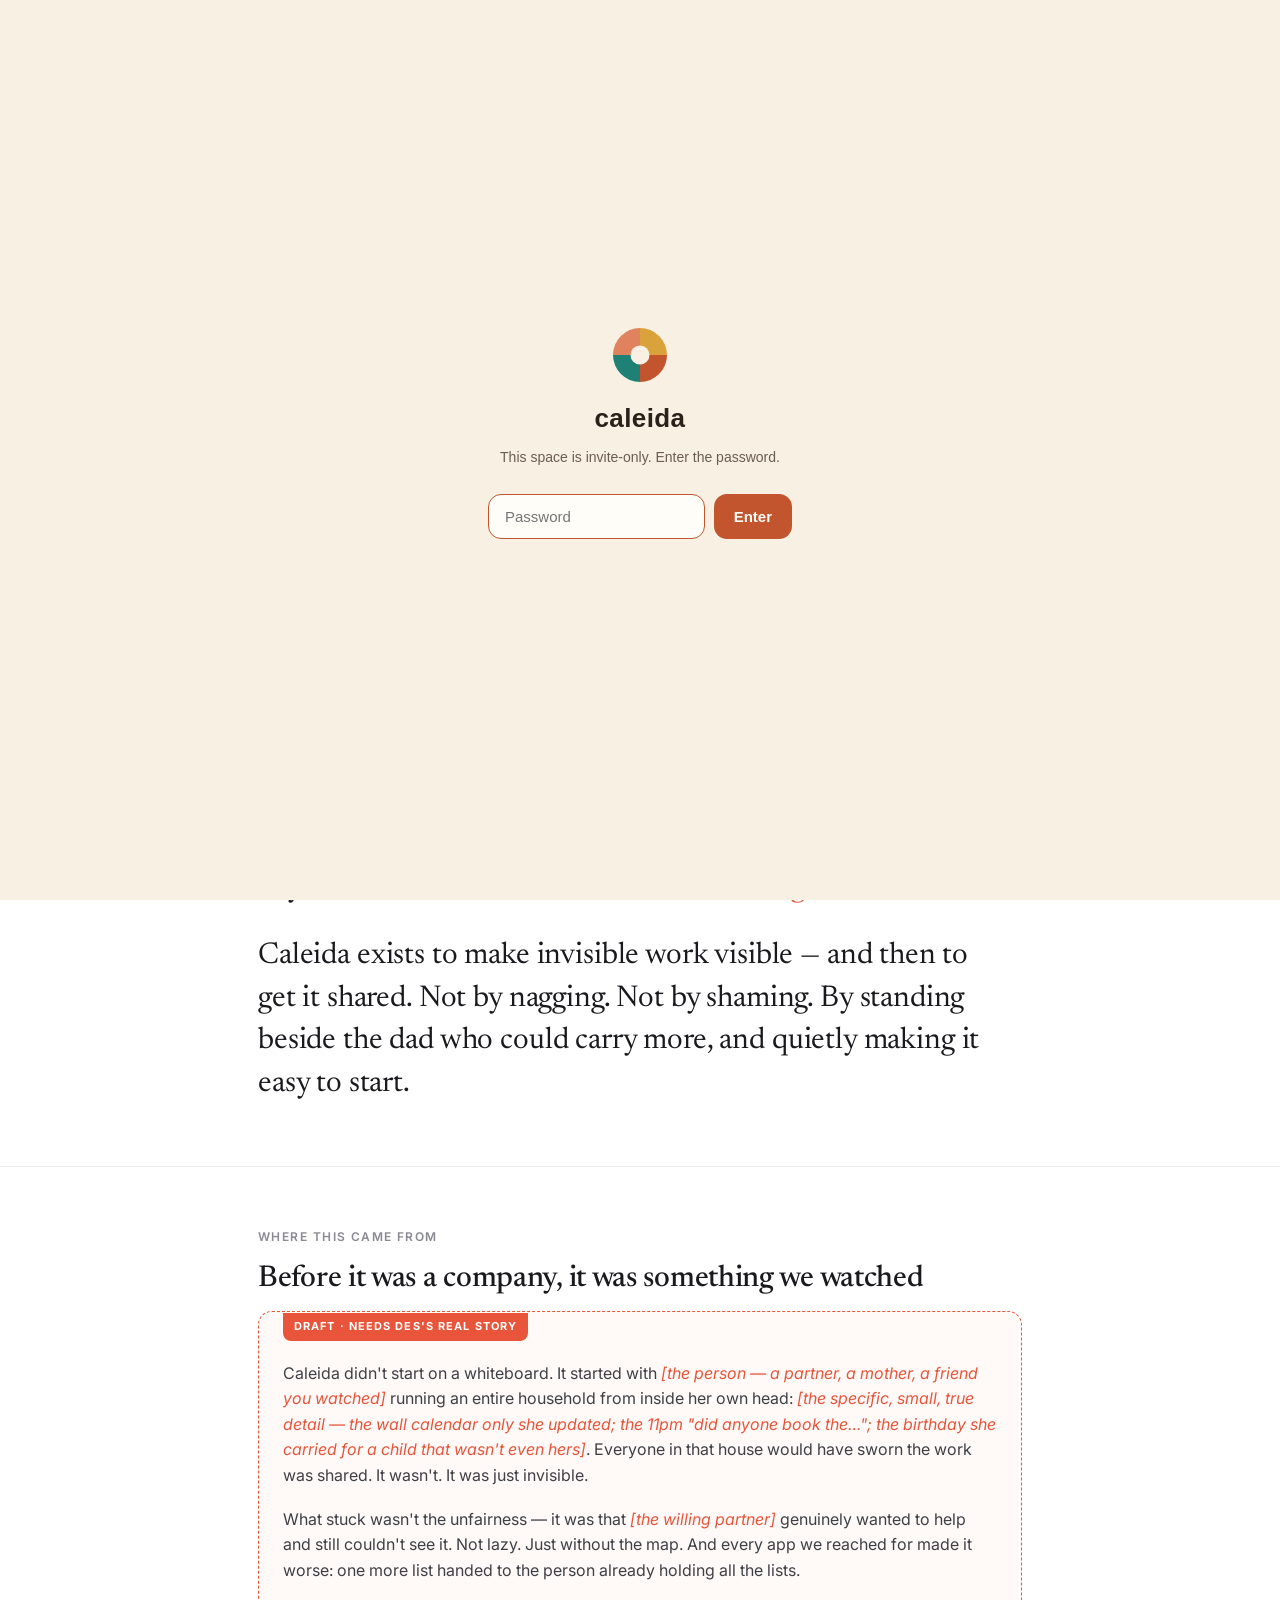
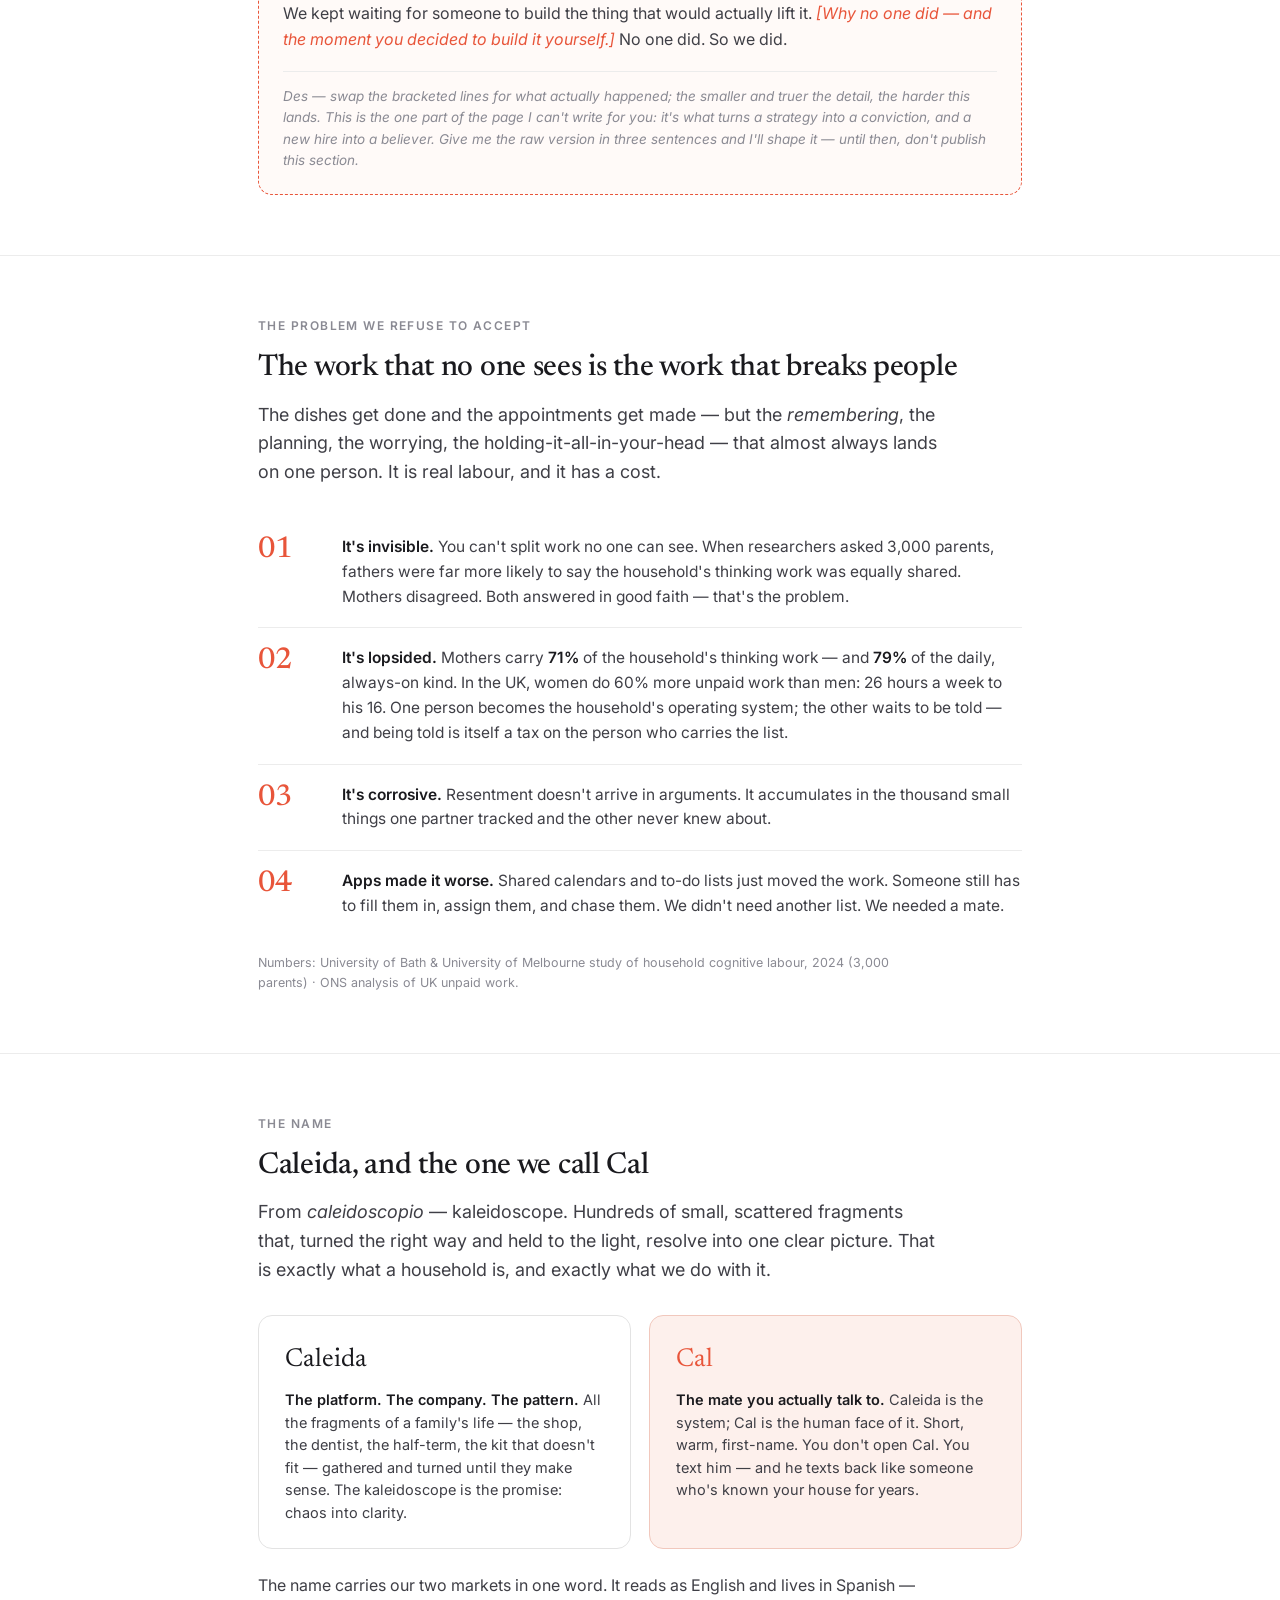
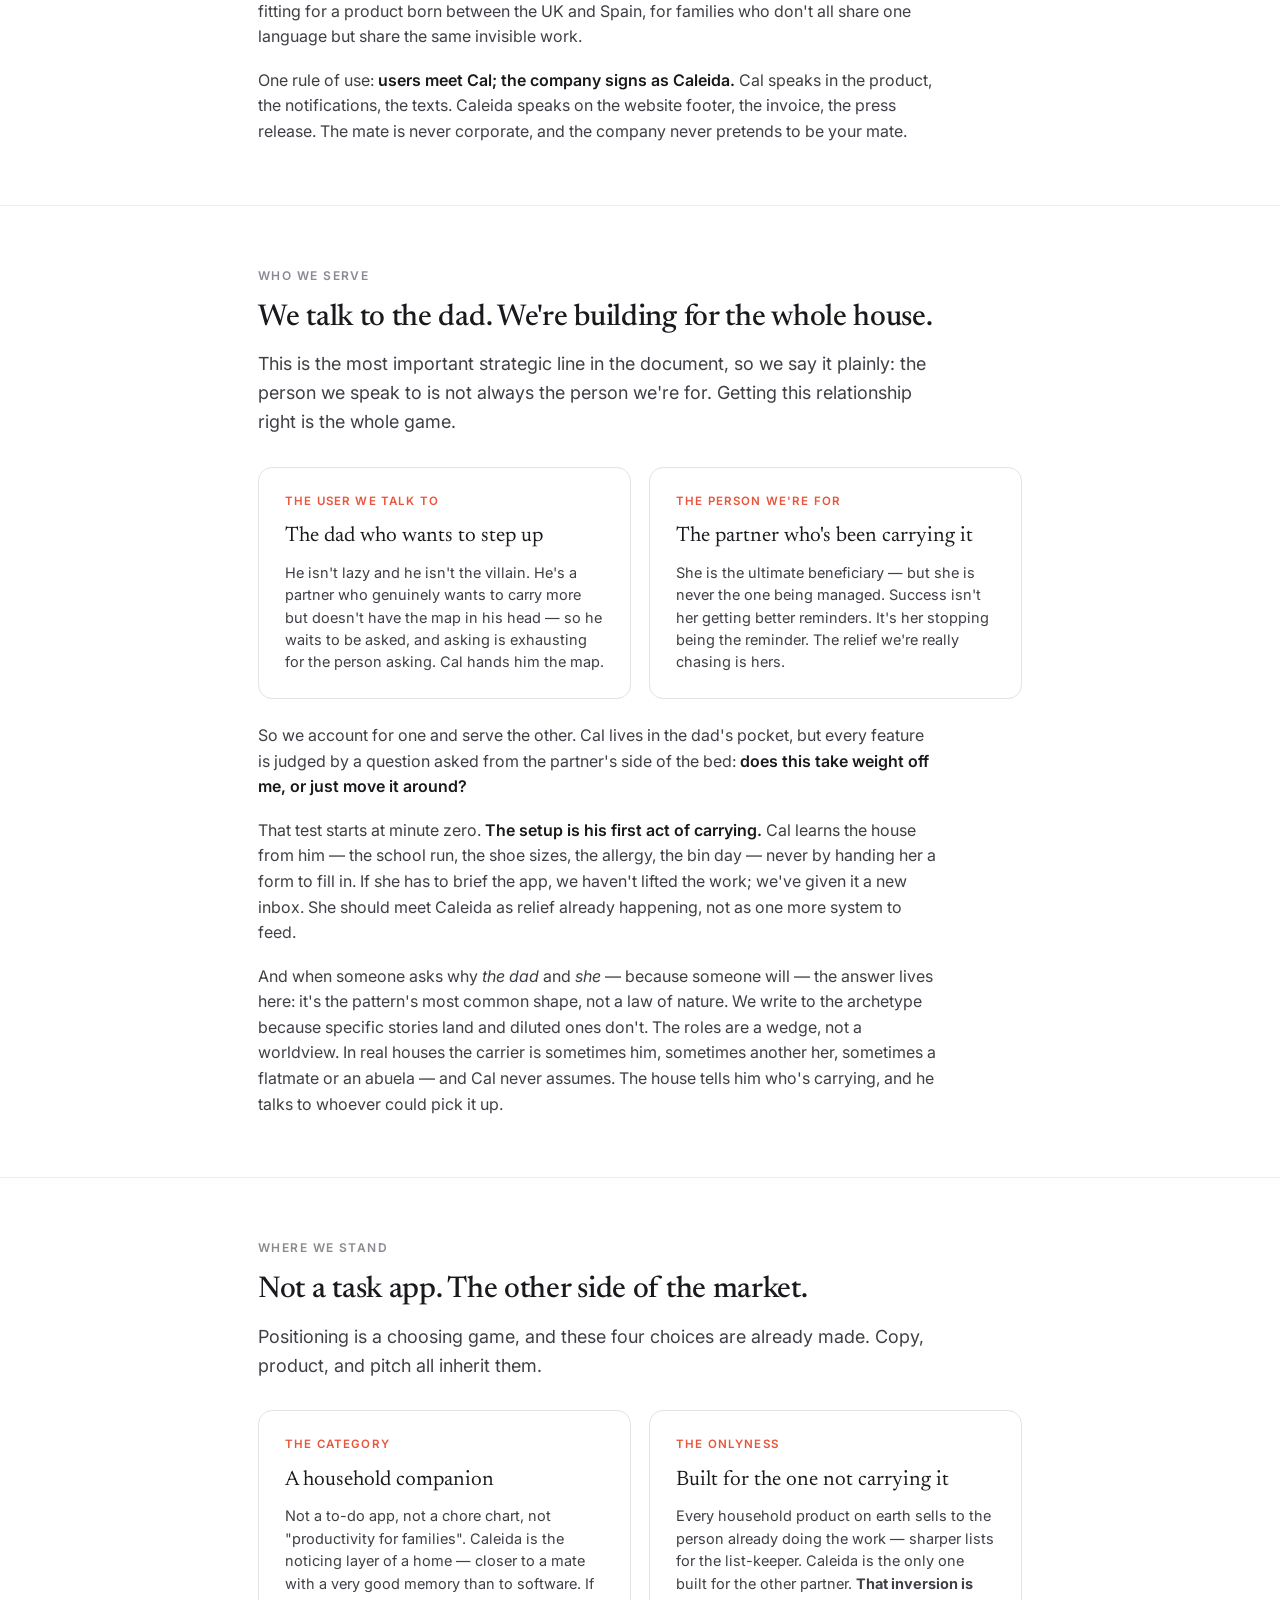
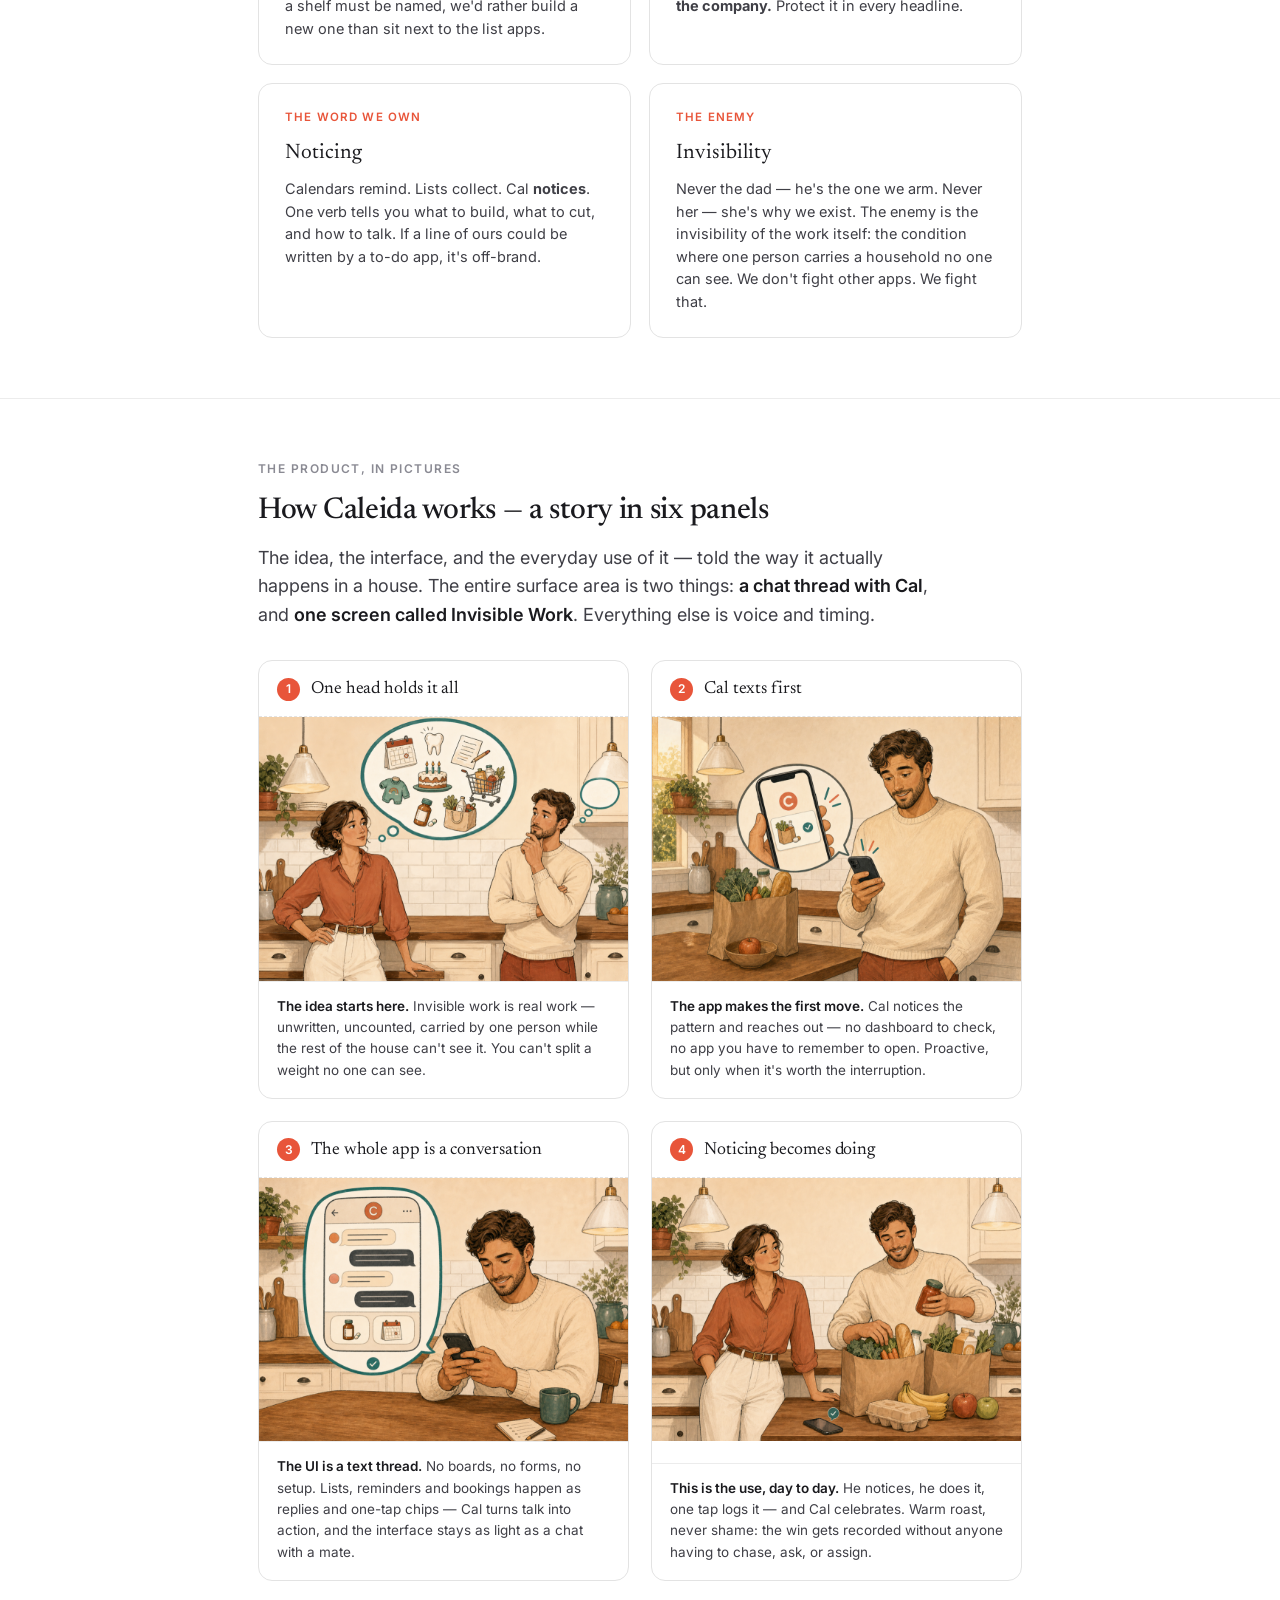
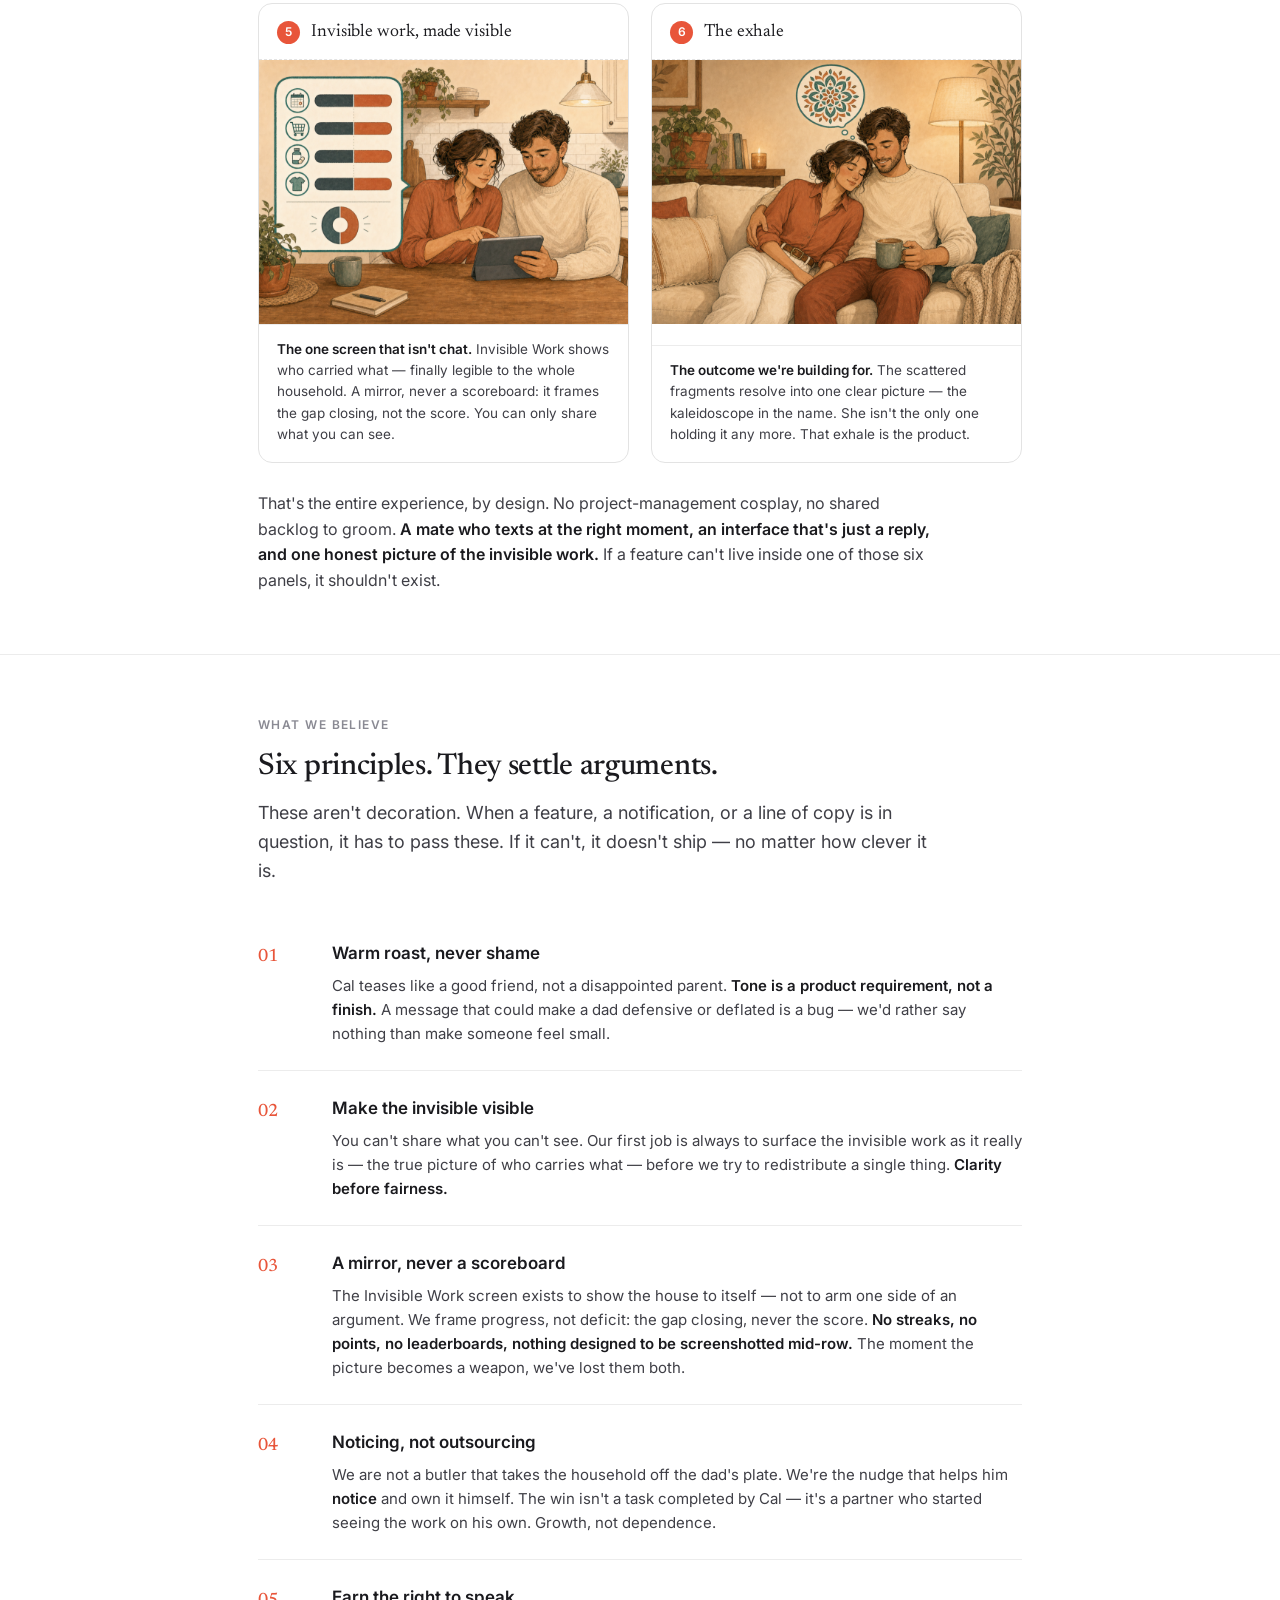
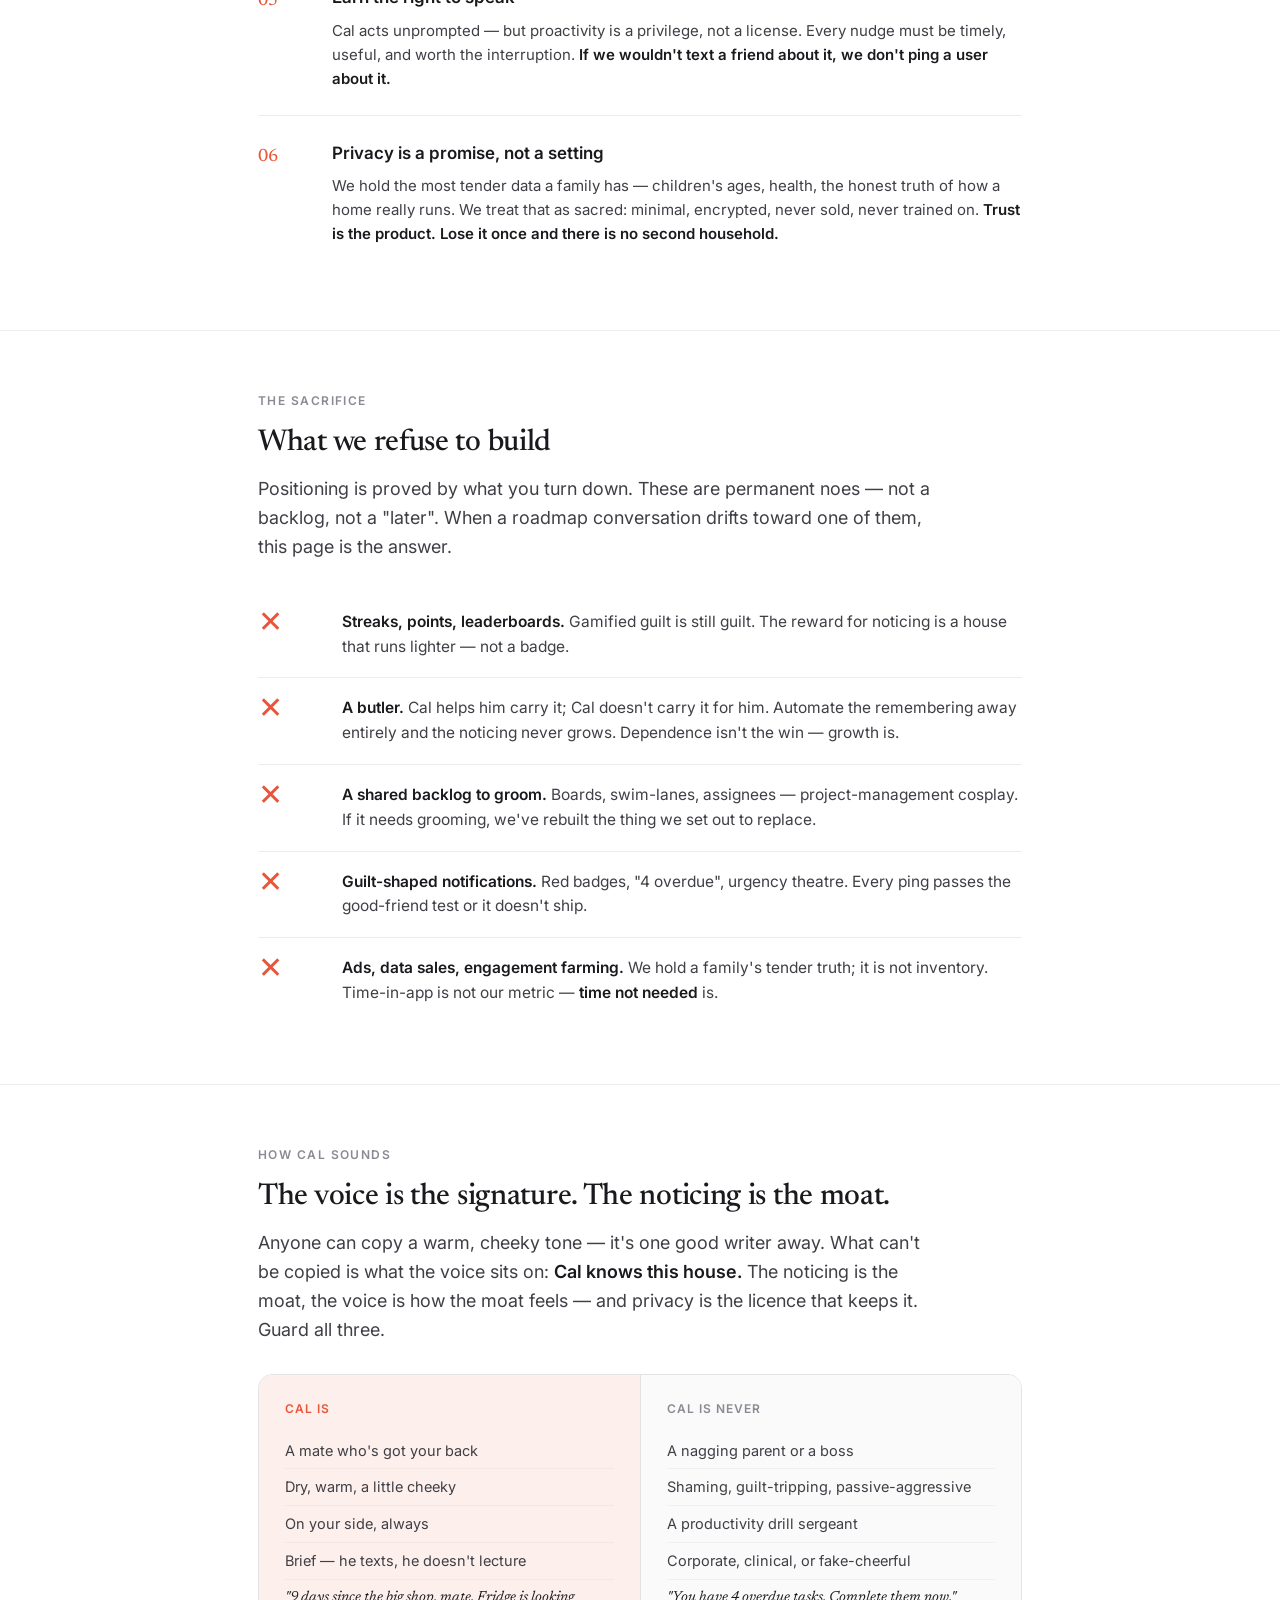
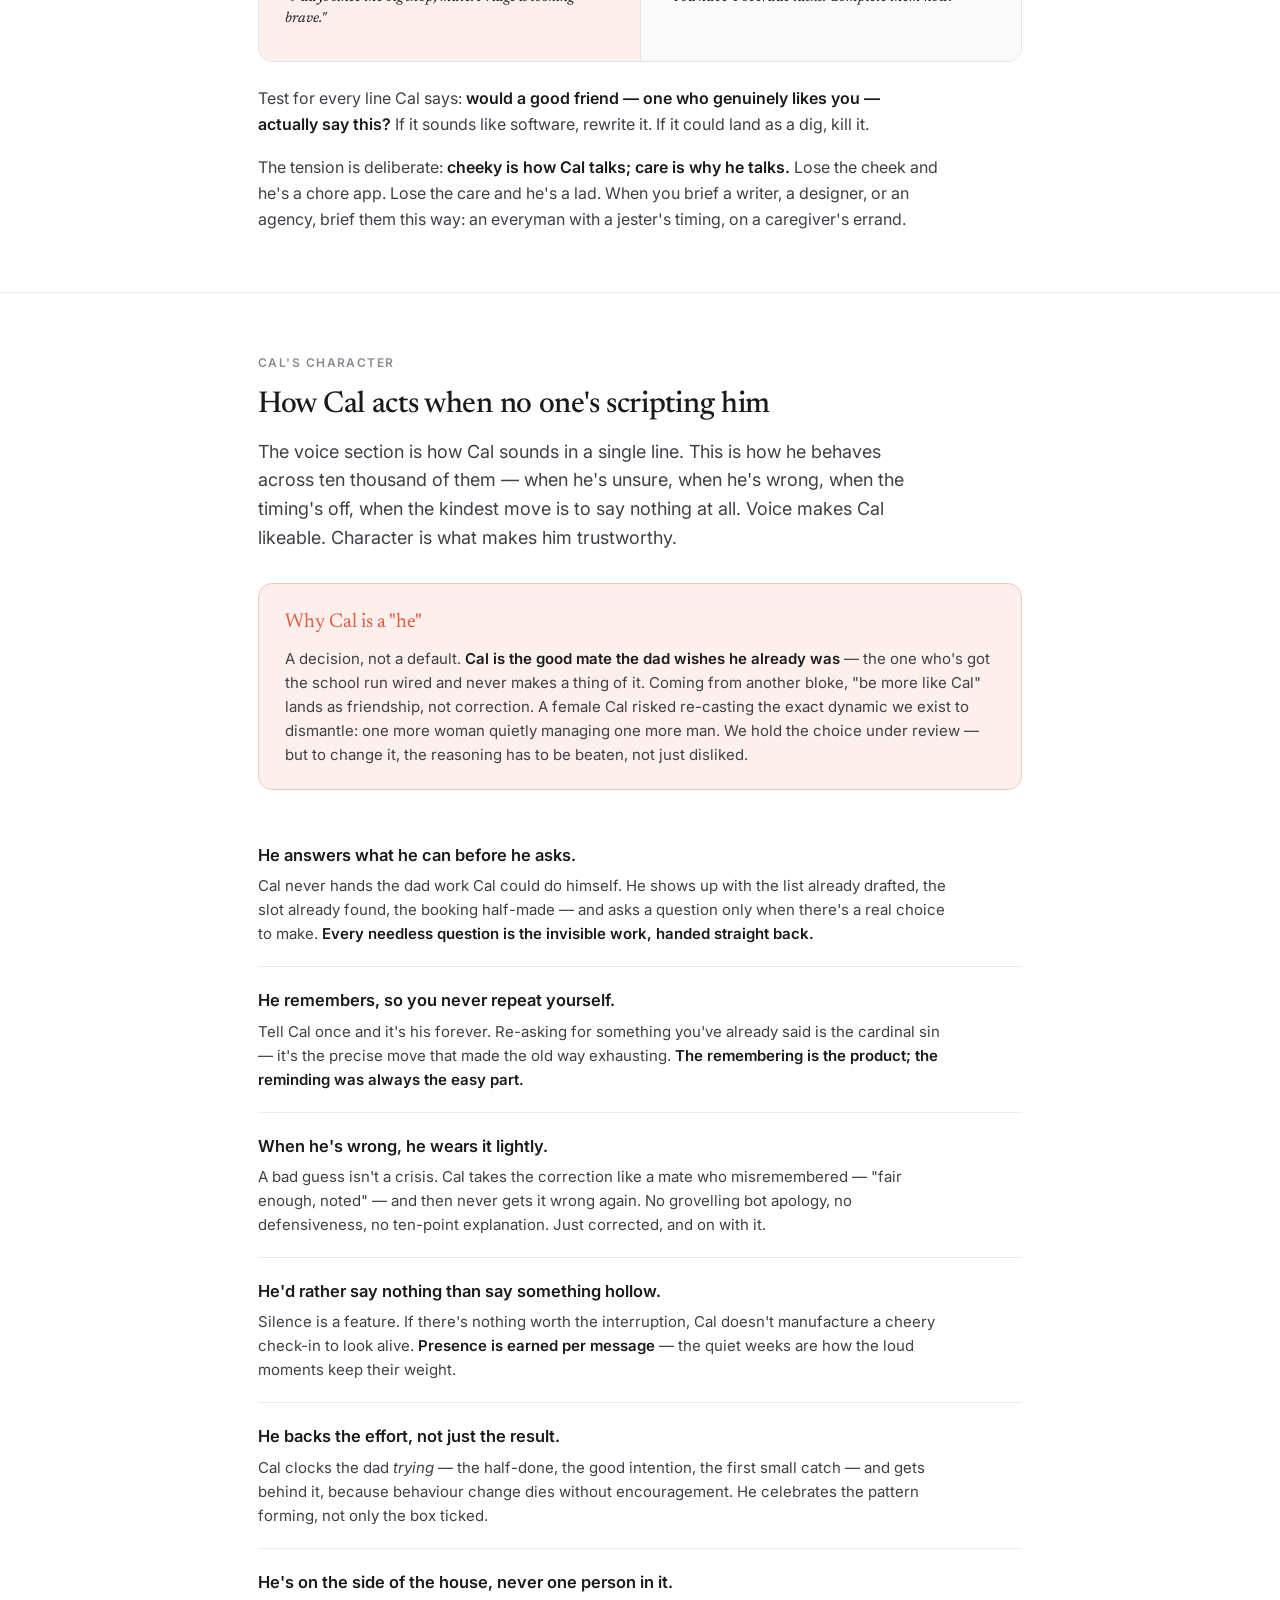
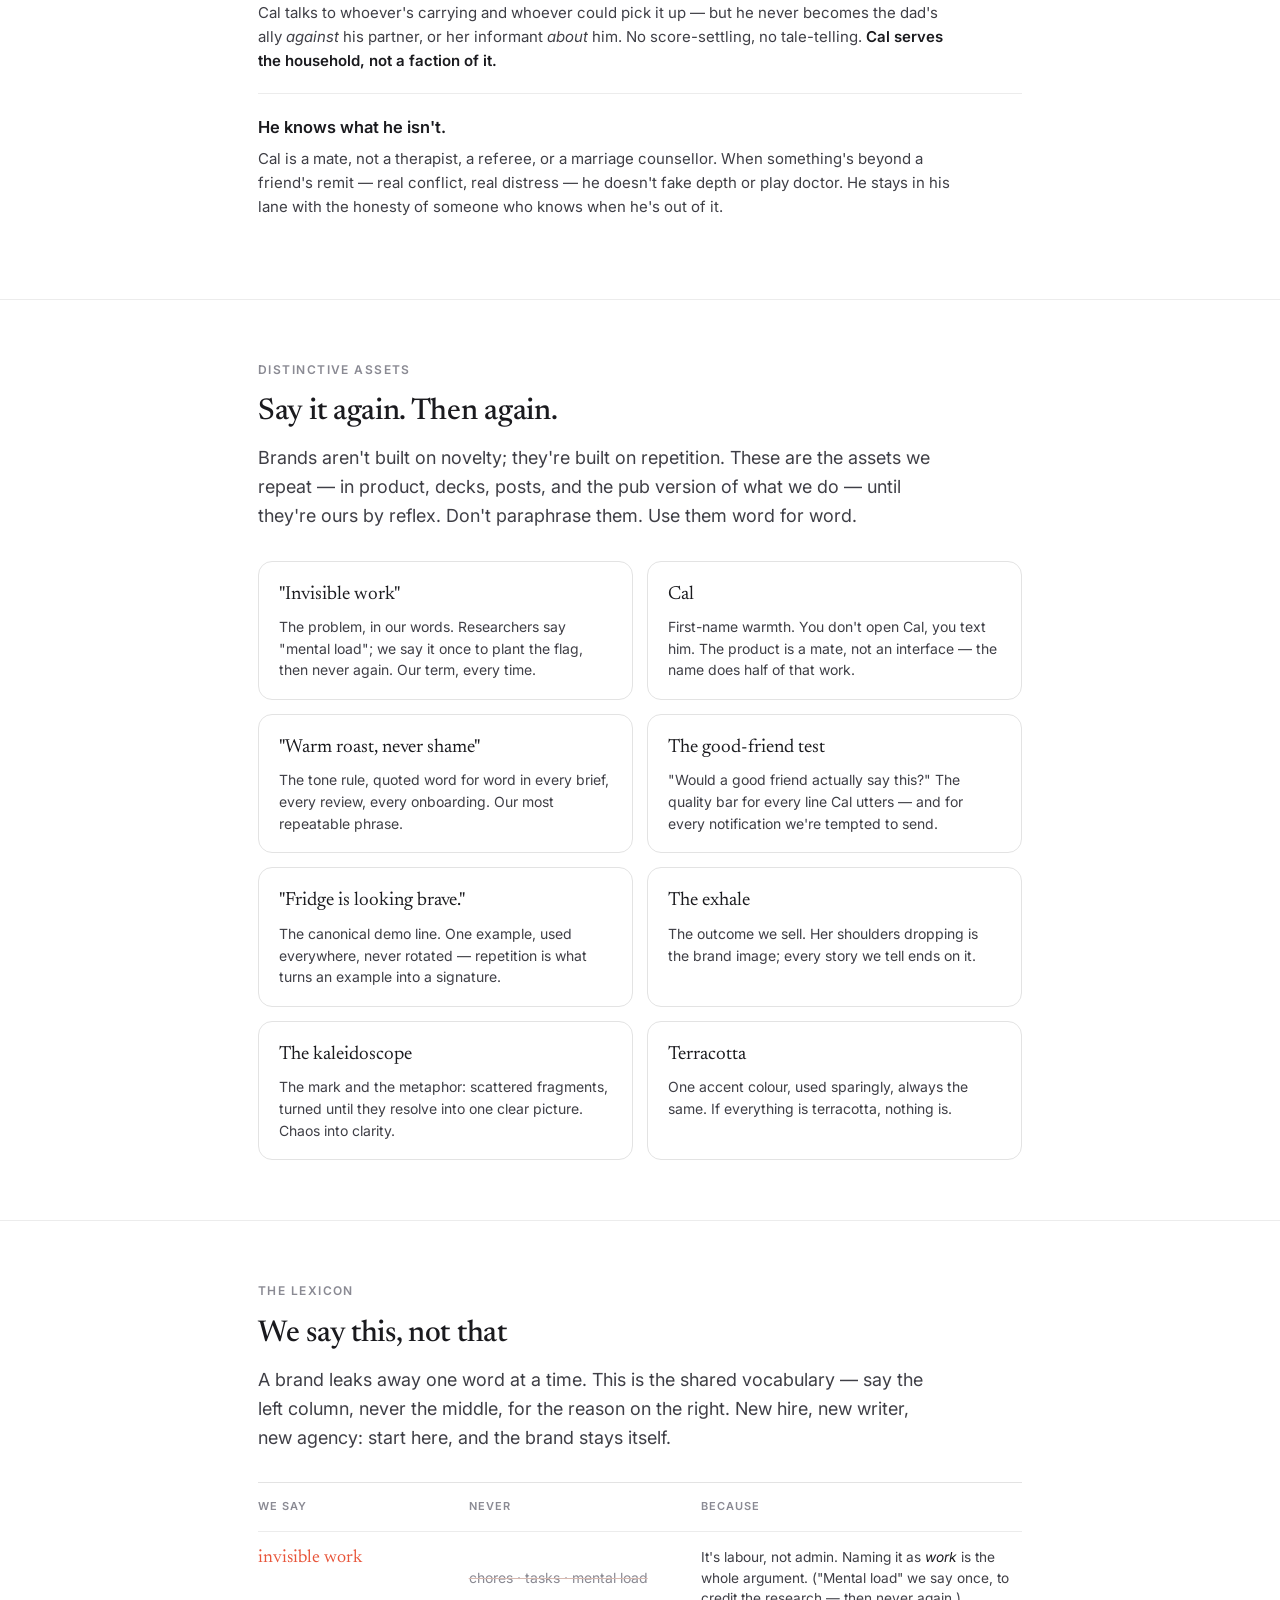
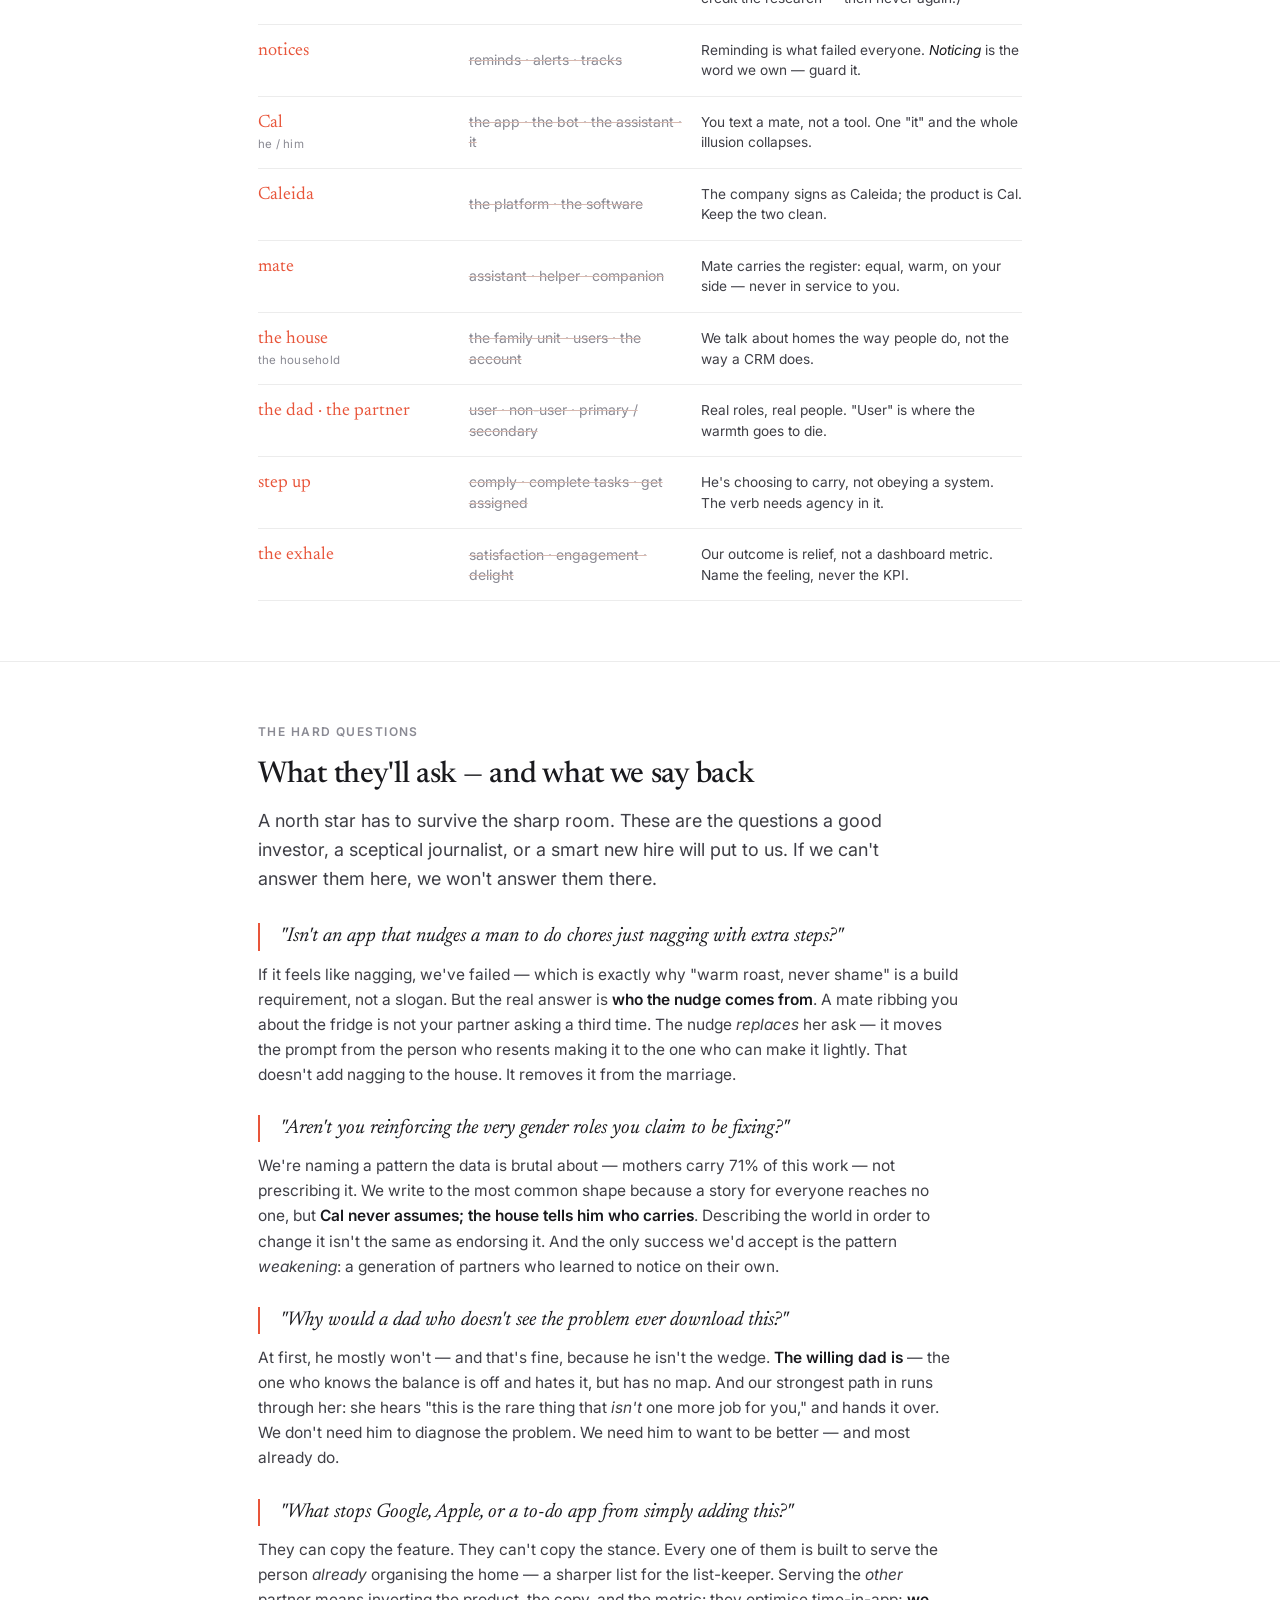
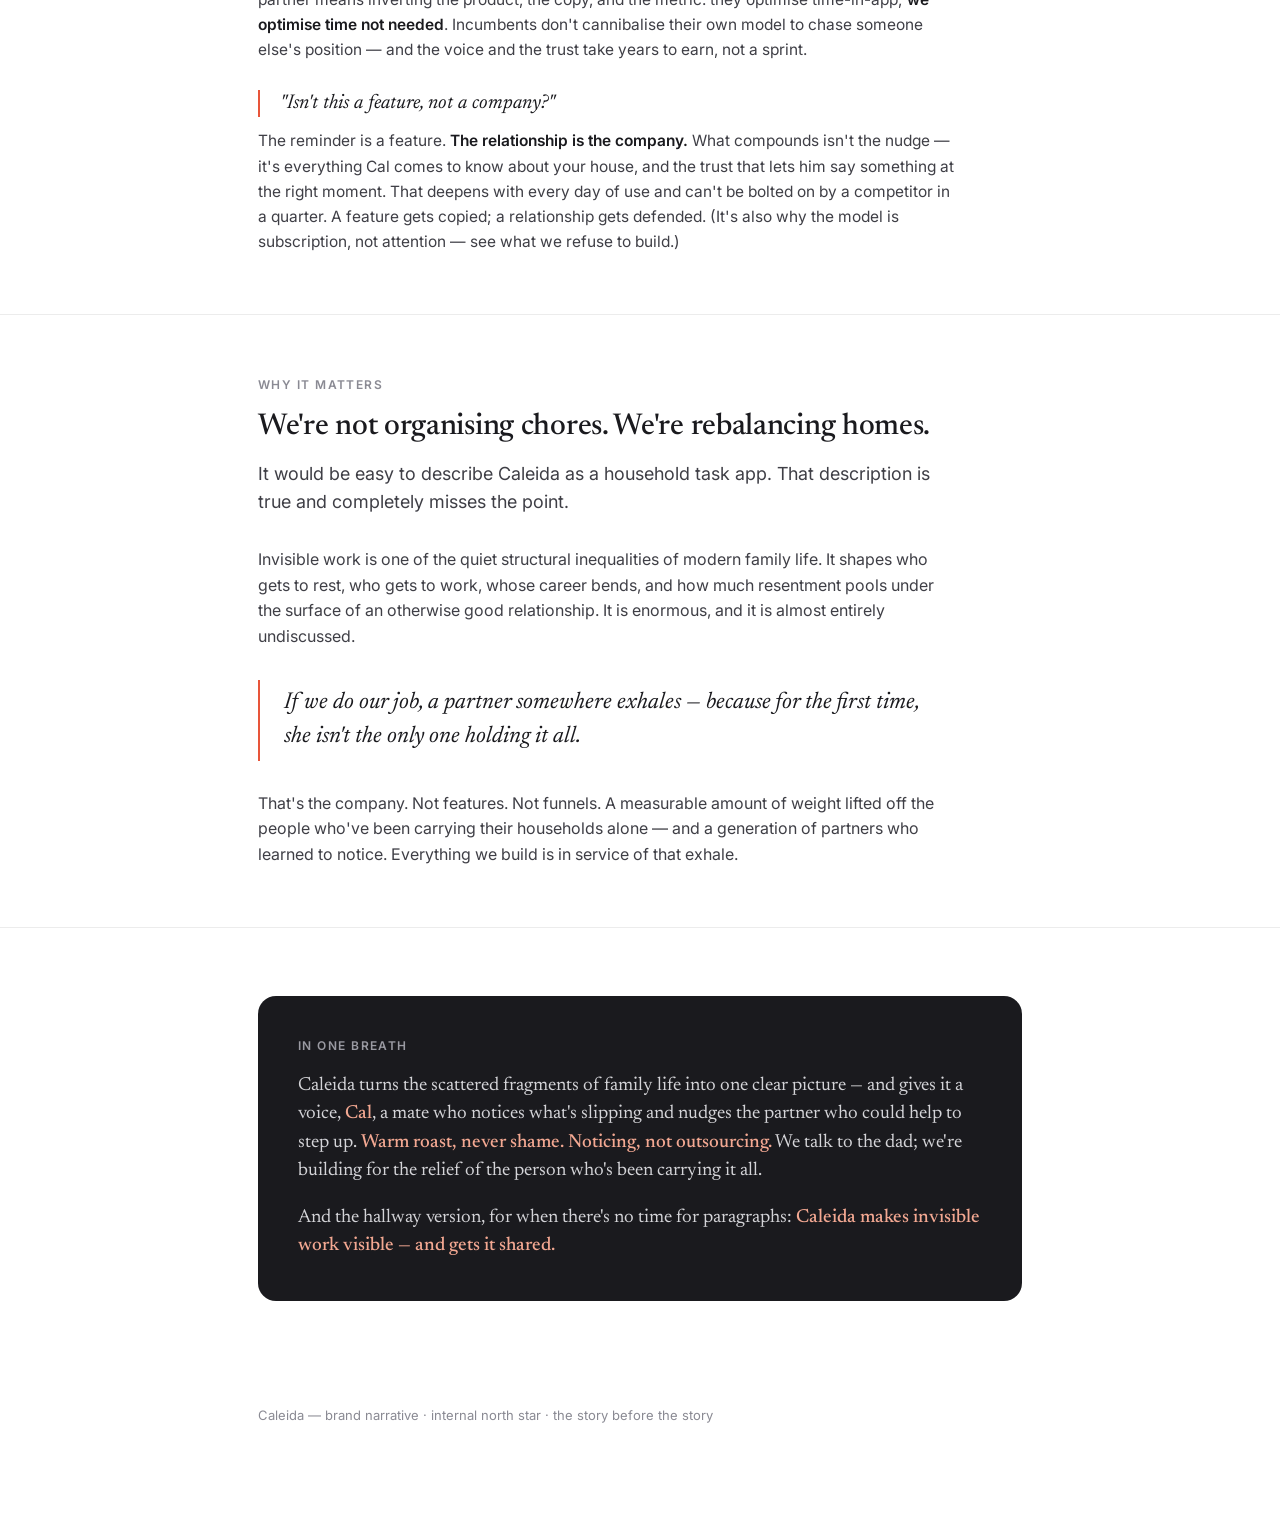
==== commit f157f81d: "Deploy the expanded brand-narrative doctrine doc Full doctrine: manifesto, the gap (with stats), the" ====
--- a/caleida-brand-narrative.html
+++ b/caleida-brand-narrative.html
@@ -43,6 +43,8 @@
   .navlinks a:hover{color:var(--ink);background:var(--panel)}
   .navlinks a.active{color:var(--accent);background:var(--accent-soft)}
   @media(max-width:680px){.navwrap{height:52px}.topnav .brand{font-size:18px}.navlinks a{padding:6px 11px;font-size:13px}}
+  @media(max-width:430px){.topnav .brand{font-size:16px}.navlinks{gap:2px}.navlinks a{padding:5px 7px;font-size:12px}}
+  @media(max-width:350px){.navlinks a[href="/"]{display:none}}
 
   /* ---- header ---- */
   header{padding:96px 0 48px;border-bottom:1px solid var(--line)}
@@ -75,6 +77,52 @@
   .statline .num{font-family:'Newsreader',serif;font-size:30px;color:var(--accent);font-weight:500;line-height:1}
   .statline .txt{font-size:15.5px;color:var(--body)}
   .statline .txt b{color:var(--ink);font-weight:600}
+  .srcnote{font-size:12.5px;color:var(--muted);margin-top:16px;max-width:680px}
+
+  /* ---- distinctive assets ---- */
+  .assets{display:grid;grid-template-columns:1fr 1fr;gap:14px;margin-top:8px}
+  .assets .as{border:1px solid var(--line-2);border-radius:var(--radius);padding:18px 20px}
+  .assets .at{font-family:'Newsreader',serif;font-size:19px;color:var(--ink);margin-bottom:6px}
+  .assets .ad{font-size:14px;color:var(--body);line-height:1.55}
+
+  /* ---- origin draft ---- */
+  .draft{border:1.5px dashed var(--accent);border-radius:var(--radius);padding:0 24px 22px;background:#fffaf8;margin-top:8px}
+  .draft .dlabel{display:inline-block;font-size:11px;font-weight:700;letter-spacing:.1em;text-transform:uppercase;color:#fff;background:var(--accent);padding:5px 11px;border-radius:0 0 8px 8px}
+  .draft p{max-width:none}
+  .draft .br{color:var(--accent);font-style:italic}
+  .draft .dnote{font-size:13.5px;color:var(--muted);font-style:italic;margin:16px 0 0;border-top:1px solid var(--line);padding-top:14px}
+
+  /* ---- why-he callout ---- */
+  .callout{background:var(--accent-soft);border:1px solid #f1c8bd;border-radius:var(--radius);padding:22px 26px;margin:6px 0 32px}
+  .callout .ct{font-family:'Newsreader',serif;font-size:20px;color:var(--accent);margin-bottom:9px}
+  .callout p{font-size:15px;color:var(--body);max-width:none;margin:0}
+  .callout p b{color:var(--ink);font-weight:600}
+
+  /* ---- behaviour laws ---- */
+  .beh{margin-top:8px}
+  .beh .bl{padding:20px 0;border-bottom:1px solid var(--line)}
+  .beh .bl:last-child{border-bottom:none}
+  .beh .blt{font-weight:600;color:var(--ink);font-size:16.5px;margin-bottom:6px}
+  .beh .bld{font-size:15px;color:var(--body);line-height:1.6;max-width:700px}
+  .beh .bld b{color:var(--ink);font-weight:600}
+
+  /* ---- lexicon ---- */
+  .lex{margin-top:8px;border-top:1px solid var(--line-2)}
+  .lex .lh,.lex .lr{display:grid;grid-template-columns:.9fr 1fr 1.5fr;gap:18px;padding:15px 0;border-bottom:1px solid var(--line)}
+  .lex .lh{font-size:11px;font-weight:600;letter-spacing:.09em;text-transform:uppercase;color:var(--muted)}
+  .lex .say{font-family:'Newsreader',serif;font-size:18px;color:var(--accent);line-height:1.25}
+  .lex .say .g{display:block;font-family:'Inter';font-size:11.5px;color:var(--muted);margin-top:3px;letter-spacing:.02em}
+  .lex .not{font-size:14px;color:var(--muted);text-decoration:line-through;text-decoration-color:#d8b9b0;align-self:center;line-height:1.45}
+  .lex .why{font-size:13.7px;color:var(--body);line-height:1.5;align-self:center}
+  .lex .why em{color:var(--ink);font-style:italic}
+
+  /* ---- hard questions ---- */
+  .qa{margin-top:8px}
+  .qa .qq{font-family:'Newsreader',serif;font-style:italic;font-size:20px;color:var(--ink);line-height:1.36;margin:28px 0 11px;padding-left:20px;border-left:2px solid var(--accent)}
+  .qa .qq:first-child{margin-top:0}
+  .qa .aa{font-size:15.5px;color:var(--body);line-height:1.62;max-width:700px}
+  .qa .aa b{color:var(--ink);font-weight:600}
+  .qa .aa em{font-style:italic}
 
   /* ---- name block ---- */
   .name{display:grid;grid-template-columns:1fr 1fr;gap:18px;margin-top:8px}
@@ -152,7 +200,13 @@
     .manifesto{font-size:23px;line-height:1.4}
     .manifesto p{margin-bottom:20px}
     .pull{font-size:20px;padding-left:18px}
-    .name,.who{grid-template-columns:1fr}
+    .name,.who,.assets{grid-template-columns:1fr}
+    .lex .lh{display:none}
+    .lex .lr{grid-template-columns:1fr;gap:5px;padding:16px 0}
+    .lex .not{text-decoration:none;font-size:13.5px}
+    .lex .not::before{content:"✕ ";color:var(--accent)}
+    .callout{padding:18px 20px}
+    .qa .qq{font-size:18px;padding-left:16px}
     .voice{grid-template-columns:1fr}
     .voice .col.no{border-left:none;border-top:1px solid var(--line-2)}
     .board{grid-template-columns:1fr;gap:18px}
@@ -192,8 +246,23 @@
     <div class="kicker">The belief</div>
     <div class="manifesto">
       <p>In every home there is a person who remembers. Who notices the milk is low and the dentist is overdue and the school jumper no longer fits. None of it is written down. All of it is carried.</p>
-      <p>We call that weight the <span class="hl">mental load</span> — and for most of history it has been invisible, unpaid, and unevenly shared. Not because anyone is cruel. Because no one was <em class="t">noticing</em>.</p>
-      <p>Caleida exists to make the invisible visible — and then to help carry it. Not by nagging. Not by shaming. By standing beside the person who could be doing more, and quietly making it easier to step up.</p>
+      <p>Researchers call that weight the mental load. We call it what it is: <span class="hl">invisible work</span> — and for most of history it has been exactly that. Invisible, unpaid, unevenly shared. Not because anyone is cruel. Because no one was <em class="t">noticing</em>.</p>
+      <p>Caleida exists to make invisible work visible — and then to get it shared. Not by nagging. Not by shaming. By standing beside the dad who could carry more, and quietly making it easy to start.</p>
+    </div>
+  </div>
+</section>
+
+<!-- ORIGIN -->
+<section>
+  <div class="wrap">
+    <div class="kicker">Where this came from</div>
+    <h2>Before it was a company, it was something we watched</h2>
+    <div class="draft">
+      <span class="dlabel">Draft · needs Des's real story</span>
+      <p style="margin-top:20px">Caleida didn't start on a whiteboard. It started with <span class="br">[the person — a partner, a mother, a friend you watched]</span> running an entire household from inside her own head: <span class="br">[the specific, small, true detail — the wall calendar only she updated; the 11pm "did anyone book the…"; the birthday she carried for a child that wasn't even hers]</span>. Everyone in that house would have sworn the work was shared. It wasn't. It was just invisible.</p>
+      <p>What stuck wasn't the unfairness — it was that <span class="br">[the willing partner]</span> genuinely wanted to help and still couldn't see it. Not lazy. Just without the map. And every app we reached for made it worse: one more list handed to the person already holding all the lists.</p>
+      <p>We kept waiting for someone to build the thing that would actually lift it. <span class="br">[Why no one did — and the moment you decided to build it yourself.]</span> No one did. So we did.</p>
+      <p class="dnote">Des — swap the bracketed lines for what actually happened; the smaller and truer the detail, the harder this lands. This is the one part of the page I can't write for you: it's what turns a strategy into a conviction, and a new hire into a believer. Give me the raw version in three sentences and I'll shape it — until then, don't publish this section.</p>
     </div>
   </div>
 </section>
@@ -206,11 +275,12 @@
     <p class="lede">The dishes get done and the appointments get made — but the <em>remembering</em>, the planning, the worrying, the holding-it-all-in-your-head — that almost always lands on one person. It is real labour, and it has a cost.</p>
 
     <div class="statline">
-      <div class="row"><div class="num">01</div><div class="txt"><b>It's invisible.</b> You can't split a load no one can see. The first move isn't fairness — it's making the weight legible to the whole household.</div></div>
-      <div class="row"><div class="num">02</div><div class="txt"><b>It's lopsided.</b> One person becomes the household's operating system. The other waits to be told what to do — and being told is itself a tax on the person who carries the list.</div></div>
+      <div class="row"><div class="num">01</div><div class="txt"><b>It's invisible.</b> You can't split work no one can see. When researchers asked 3,000 parents, fathers were far more likely to say the household's thinking work was equally shared. Mothers disagreed. Both answered in good faith — that's the problem.</div></div>
+      <div class="row"><div class="num">02</div><div class="txt"><b>It's lopsided.</b> Mothers carry <b>71%</b> of the household's thinking work — and <b>79%</b> of the daily, always-on kind. In the UK, women do 60% more unpaid work than men: 26 hours a week to his 16. One person becomes the household's operating system; the other waits to be told — and being told is itself a tax on the person who carries the list.</div></div>
       <div class="row"><div class="num">03</div><div class="txt"><b>It's corrosive.</b> Resentment doesn't arrive in arguments. It accumulates in the thousand small things one partner tracked and the other never knew about.</div></div>
-      <div class="row"><div class="num">04</div><div class="txt"><b>Apps made it worse.</b> Shared calendars and to-do lists just moved the load. Someone still has to fill them in, assign them, and chase them. We didn't need another list. We needed a mate.</div></div>
-    </div>
+      <div class="row"><div class="num">04</div><div class="txt"><b>Apps made it worse.</b> Shared calendars and to-do lists just moved the work. Someone still has to fill them in, assign them, and chase them. We didn't need another list. We needed a mate.</div></div>
+    </div>
+    <p class="srcnote">Numbers: University of Bath &amp; University of Melbourne study of household cognitive labour, 2024 (3,000 parents) · ONS analysis of UK unpaid work.</p>
   </div>
 </section>
 
@@ -231,7 +301,8 @@
         <div class="nd"><b>The mate you actually talk to.</b> Caleida is the system; Cal is the human face of it. Short, warm, first-name. You don't open Cal. You text him — and he texts back like someone who's known your house for years.</div>
       </div>
     </div>
-    <p style="margin-top:24px">The name carries our two markets in one word. It reads as English and lives in Spanish — fitting for a product born between the UK and Spain, for families who don't all share one language but share the same load.</p>
+    <p style="margin-top:24px">The name carries our two markets in one word. It reads as English and lives in Spanish — fitting for a product born between the UK and Spain, for families who don't all share one language but share the same invisible work.</p>
+    <p>One rule of use: <strong>users meet Cal; the company signs as Caleida.</strong> Cal speaks in the product, the notifications, the texts. Caleida speaks on the website footer, the invoice, the press release. The mate is never corporate, and the company never pretends to be your mate.</p>
   </div>
 </section>
 
@@ -255,6 +326,40 @@
       </div>
     </div>
     <p style="margin-top:24px">So we account for one and serve the other. Cal lives in the dad's pocket, but every feature is judged by a question asked from the partner's side of the bed: <strong>does this take weight off me, or just move it around?</strong></p>
+    <p>That test starts at minute zero. <strong>The setup is his first act of carrying.</strong> Cal learns the house from him — the school run, the shoe sizes, the allergy, the bin day — never by handing her a form to fill in. If she has to brief the app, we haven't lifted the work; we've given it a new inbox. She should meet Caleida as relief already happening, not as one more system to feed.</p>
+    <p>And when someone asks why <em>the dad</em> and <em>she</em> — because someone will — the answer lives here: it's the pattern's most common shape, not a law of nature. We write to the archetype because specific stories land and diluted ones don't. The roles are a wedge, not a worldview. In real houses the carrier is sometimes him, sometimes another her, sometimes a flatmate or an abuela — and Cal never assumes. The house tells him who's carrying, and he talks to whoever could pick it up.</p>
+  </div>
+</section>
+
+<!-- POSITIONING -->
+<section>
+  <div class="wrap">
+    <div class="kicker">Where we stand</div>
+    <h2>Not a task app. The other side of the market.</h2>
+    <p class="lede">Positioning is a choosing game, and these four choices are already made. Copy, product, and pitch all inherit them.</p>
+
+    <div class="who">
+      <div class="wc">
+        <div class="wl">The category</div>
+        <div class="wt">A household companion</div>
+        <div class="wd">Not a to-do app, not a chore chart, not "productivity for families". Caleida is the noticing layer of a home — closer to a mate with a very good memory than to software. If a shelf must be named, we'd rather build a new one than sit next to the list apps.</div>
+      </div>
+      <div class="wc">
+        <div class="wl">The onlyness</div>
+        <div class="wt">Built for the one not carrying it</div>
+        <div class="wd">Every household product on earth sells to the person already doing the work — sharper lists for the list-keeper. Caleida is the only one built for the other partner. <b>That inversion is the company.</b> Protect it in every headline.</div>
+      </div>
+      <div class="wc">
+        <div class="wl">The word we own</div>
+        <div class="wt">Noticing</div>
+        <div class="wd">Calendars remind. Lists collect. Cal <b>notices</b>. One verb tells you what to build, what to cut, and how to talk. If a line of ours could be written by a to-do app, it's off-brand.</div>
+      </div>
+      <div class="wc">
+        <div class="wl">The enemy</div>
+        <div class="wt">Invisibility</div>
+        <div class="wd">Never the dad — he's the one we arm. Never her — she's why we exist. The enemy is the invisibility of the work itself: the condition where one person carries a household no one can see. We don't fight other apps. We fight that.</div>
+      </div>
+    </div>
   </div>
 </section>
 
@@ -263,7 +368,7 @@
   <div class="wrap">
     <div class="kicker">The product, in pictures</div>
     <h2>How Caleida works — a story in six panels</h2>
-    <p class="lede">The idea, the interface, and the everyday use of it — told the way it actually happens in a house. The entire surface area is two things: <strong>a chat thread with Cal</strong>, and <strong>one screen called The Load</strong>. Everything else is voice and timing.</p>
+    <p class="lede">The idea, the interface, and the everyday use of it — told the way it actually happens in a house. The entire surface area is two things: <strong>a chat thread with Cal</strong>, and <strong>one screen called Invisible Work</strong>. Everything else is voice and timing.</p>
 
     <div class="board">
 
@@ -405,7 +510,7 @@
           </g>
         </svg>
         <img class="story-image" src="assets/panel-1-mental-load-v2.png" width="1000" height="714" loading="lazy" alt="In a warmly illustrated kitchen, a woman carries a large thought bubble full of household responsibilities while her partner looks on beside a small empty thought bubble.">
-        <figcaption><b>The idea starts here.</b> The mental load is real work — unwritten, invisible, carried by one person while the rest of the house honestly can't see it. You can't split a weight no one can see.</figcaption>
+        <figcaption><b>The idea starts here.</b> Invisible work is real work — unwritten, uncounted, carried by one person while the rest of the house can't see it. You can't split a weight no one can see.</figcaption>
       </figure>
 
       <!-- PANEL 2 · cal texts first -->
@@ -536,7 +641,7 @@
           <circle cx="260" cy="77" r="10" fill="#c9694d"/>
           <path d="M255 77 L259 81 L266 73" stroke="#fffdf8" stroke-width="2" stroke-linecap="round" stroke-linejoin="round" fill="none"/>
           <text x="276" y="74" font-size="10.5" font-weight="600" fill="#3b2f2a">Big shop — done</text>
-          <text x="276" y="89" font-size="9" fill="#8a8a93">logged to The Load</text>
+          <text x="276" y="89" font-size="9" fill="#8a8a93">seen by the whole house</text>
           <!-- cal speech bubble -->
           <path d="M296 150 L304 138 L312 150" fill="#f7dfd2"/>
           <rect x="246" y="148" width="148" height="46" rx="12" fill="#f7dfd2" stroke="#d9a08c" stroke-width="1.5"/>
@@ -557,13 +662,13 @@
         <figcaption><b>This is the use, day to day.</b> He notices, he does it, one tap logs it — and Cal celebrates. Warm roast, never shame: the win gets recorded without anyone having to chase, ask, or assign.</figcaption>
       </figure>
 
-      <!-- PANEL 5 · the load -->
+      <!-- PANEL 5 · invisible work -->
       <figure class="panel panel-raster">
-        <div class="ph"><span class="pnum">5</span><span class="ptitle">The Load, made visible</span></div>
-        <svg viewBox="0 0 420 280" xmlns="http://www.w3.org/2000/svg" role="img" aria-label="A dashboard screen titled The Load showing the household split 63 to 37, with bars per category showing who carried what.">
+        <div class="ph"><span class="pnum">5</span><span class="ptitle">Invisible work, made visible</span></div>
+        <svg viewBox="0 0 420 280" xmlns="http://www.w3.org/2000/svg" role="img" aria-label="A screen titled Invisible Work showing the household split 63 to 37, with bars per category showing who carried what.">
           <rect width="420" height="280" fill="#ffffff"/>
           <rect x="118" y="12" width="184" height="256" rx="24" fill="#ffffff" stroke="#1a1a1e" stroke-width="2.5"/>
-          <text x="136" y="50" font-size="17" fill="#1a1a1e" font-family="Newsreader, serif">The Load</text>
+          <text x="136" y="50" font-size="15" fill="#1a1a1e" font-family="Newsreader, serif">Invisible work</text>
           <text x="136" y="64" font-size="9" fill="#8a8a93">this week, whole household</text>
           <text x="136" y="98" font-size="24" font-weight="600" fill="#1a1a1e" letter-spacing="-0.5">63<tspan fill="#c9c9cf" font-weight="400"> / </tspan><tspan fill="#e8553a">37</tspan></text>
           <text x="136" y="112" font-size="8.5" fill="#8a8a93">her / him — the gap is closing</text>
@@ -595,8 +700,8 @@
           <circle cx="210" cy="256" r="3" fill="#e8553a"/>
           <text x="217" y="259" font-size="8" fill="#8a8a93">picked up by him</text>
         </svg>
-        <img class="story-image" src="assets/panel-5-load-visible-v2.png" width="1000" height="714" loading="lazy" alt="A couple calmly review The Load together on a tablet beside a clear illustrated dashboard of shared household categories.">
-        <figcaption><b>The one screen that isn't chat.</b> The Load shows who carried what — the invisible work, finally legible to the whole household. Clarity before fairness: you can only rebalance what you can see.</figcaption>
+        <img class="story-image" src="assets/panel-5-load-visible-v2.png" width="1000" height="714" loading="lazy" alt="A couple calmly review the household's invisible work together on a tablet beside a clear illustrated picture of shared household categories.">
+        <figcaption><b>The one screen that isn't chat.</b> Invisible Work shows who carried what — finally legible to the whole household. A mirror, never a scoreboard: it frames the gap closing, not the score. You can only share what you can see.</figcaption>
       </figure>
 
       <!-- PANEL 6 · the exhale -->
@@ -681,7 +786,7 @@
 
     </div>
 
-    <p style="margin-top:28px">That's the entire experience, by design. No project-management cosplay, no shared backlog to groom. <strong>A mate who texts at the right moment, an interface that's just a reply, and one honest picture of the load.</strong> If a feature can't live inside one of those six panels, it probably shouldn't exist.</p>
+    <p style="margin-top:28px">That's the entire experience, by design. No project-management cosplay, no shared backlog to groom. <strong>A mate who texts at the right moment, an interface that's just a reply, and one honest picture of the invisible work.</strong> If a feature can't live inside one of those six panels, it shouldn't exist.</p>
   </div>
 </section>
 
@@ -689,7 +794,7 @@
 <section>
   <div class="wrap">
     <div class="kicker">What we believe</div>
-    <h2>Five principles. They settle arguments.</h2>
+    <h2>Six principles. They settle arguments.</h2>
     <p class="lede">These aren't decoration. When a feature, a notification, or a line of copy is in question, it has to pass these. If it can't, it doesn't ship — no matter how clever it is.</p>
 
     <div class="prin">
@@ -704,25 +809,32 @@
         <div class="pn">02</div>
         <div>
           <div class="pt">Make the invisible visible</div>
-          <div class="pd">You can't share what you can't see. Our first job is always to surface the load honestly — the real picture of who carries what — before we try to redistribute a single thing. <b>Clarity before fairness.</b></div>
+          <div class="pd">You can't share what you can't see. Our first job is always to surface the invisible work as it really is — the true picture of who carries what — before we try to redistribute a single thing. <b>Clarity before fairness.</b></div>
         </div>
       </div>
       <div class="pr">
         <div class="pn">03</div>
         <div>
-          <div class="pt">Noticing, not outsourcing</div>
-          <div class="pd">We are not a butler that takes the household off the dad's plate. We're the nudge that helps him <b>notice</b> and own it himself. The win isn't a task completed by Cal — it's a partner who started seeing the load on his own. Growth, not dependence.</div>
+          <div class="pt">A mirror, never a scoreboard</div>
+          <div class="pd">The Invisible Work screen exists to show the house to itself — not to arm one side of an argument. We frame progress, not deficit: the gap closing, never the score. <b>No streaks, no points, no leaderboards, nothing designed to be screenshotted mid-row.</b> The moment the picture becomes a weapon, we've lost them both.</div>
         </div>
       </div>
       <div class="pr">
         <div class="pn">04</div>
+        <div>
+          <div class="pt">Noticing, not outsourcing</div>
+          <div class="pd">We are not a butler that takes the household off the dad's plate. We're the nudge that helps him <b>notice</b> and own it himself. The win isn't a task completed by Cal — it's a partner who started seeing the work on his own. Growth, not dependence.</div>
+        </div>
+      </div>
+      <div class="pr">
+        <div class="pn">05</div>
         <div>
           <div class="pt">Earn the right to speak</div>
           <div class="pd">Cal acts unprompted — but proactivity is a privilege, not a license. Every nudge must be timely, useful, and worth the interruption. <b>If we wouldn't text a friend about it, we don't ping a user about it.</b></div>
         </div>
       </div>
       <div class="pr">
-        <div class="pn">05</div>
+        <div class="pn">06</div>
         <div>
           <div class="pt">Privacy is a promise, not a setting</div>
           <div class="pd">We hold the most tender data a family has — children's ages, health, the honest truth of how a home really runs. We treat that as sacred: minimal, encrypted, never sold, never trained on. <b>Trust is the product. Lose it once and there is no second household.</b></div>
@@ -732,12 +844,29 @@
   </div>
 </section>
 
+<!-- REFUSALS -->
+<section>
+  <div class="wrap">
+    <div class="kicker">The sacrifice</div>
+    <h2>What we refuse to build</h2>
+    <p class="lede">Positioning is proved by what you turn down. These are permanent noes — not a backlog, not a "later". When a roadmap conversation drifts toward one of them, this page is the answer.</p>
+
+    <div class="statline">
+      <div class="row"><div class="num">✕</div><div class="txt"><b>Streaks, points, leaderboards.</b> Gamified guilt is still guilt. The reward for noticing is a house that runs lighter — not a badge.</div></div>
+      <div class="row"><div class="num">✕</div><div class="txt"><b>A butler.</b> Cal helps him carry it; Cal doesn't carry it for him. Automate the remembering away entirely and the noticing never grows. Dependence isn't the win — growth is.</div></div>
+      <div class="row"><div class="num">✕</div><div class="txt"><b>A shared backlog to groom.</b> Boards, swim-lanes, assignees — project-management cosplay. If it needs grooming, we've rebuilt the thing we set out to replace.</div></div>
+      <div class="row"><div class="num">✕</div><div class="txt"><b>Guilt-shaped notifications.</b> Red badges, "4 overdue", urgency theatre. Every ping passes the good-friend test or it doesn't ship.</div></div>
+      <div class="row"><div class="num">✕</div><div class="txt"><b>Ads, data sales, engagement farming.</b> We hold a family's tender truth; it is not inventory. Time-in-app is not our metric — <b>time not needed</b> is.</div></div>
+    </div>
+  </div>
+</section>
+
 <!-- VOICE -->
 <section>
   <div class="wrap">
     <div class="kicker">How Cal sounds</div>
-    <h2>The voice is the moat</h2>
-    <p class="lede">Anyone can build a reminder engine. No one else has Cal. The voice is what makes a notification feel like a mate checking in instead of an app demanding attention — and it's the one thing we guard hardest.</p>
+    <h2>The voice is the signature. The noticing is the moat.</h2>
+    <p class="lede">Anyone can copy a warm, cheeky tone — it's one good writer away. What can't be copied is what the voice sits on: <strong>Cal knows this house.</strong> The noticing is the moat, the voice is how the moat feels — and privacy is the licence that keeps it. Guard all three.</p>
 
     <div class="voice">
       <div class="col yes">
@@ -762,6 +891,99 @@
       </div>
     </div>
     <p style="margin-top:24px">Test for every line Cal says: <strong>would a good friend — one who genuinely likes you — actually say this?</strong> If it sounds like software, rewrite it. If it could land as a dig, kill it.</p>
+    <p>The tension is deliberate: <strong>cheeky is how Cal talks; care is why he talks.</strong> Lose the cheek and he's a chore app. Lose the care and he's a lad. When you brief a writer, a designer, or an agency, brief them this way: an everyman with a jester's timing, on a caregiver's errand.</p>
+  </div>
+</section>
+
+<!-- CAL'S BEHAVIOUR -->
+<section>
+  <div class="wrap">
+    <div class="kicker">Cal's character</div>
+    <h2>How Cal acts when no one's scripting him</h2>
+    <p class="lede">The voice section is how Cal sounds in a single line. This is how he behaves across ten thousand of them — when he's unsure, when he's wrong, when the timing's off, when the kindest move is to say nothing at all. Voice makes Cal likeable. Character is what makes him trustworthy.</p>
+
+    <div class="callout">
+      <div class="ct">Why Cal is a "he"</div>
+      <p>A decision, not a default. <b>Cal is the good mate the dad wishes he already was</b> — the one who's got the school run wired and never makes a thing of it. Coming from another bloke, "be more like Cal" lands as friendship, not correction. A female Cal risked re-casting the exact dynamic we exist to dismantle: one more woman quietly managing one more man. We hold the choice under review — but to change it, the reasoning has to be beaten, not just disliked.</p>
+    </div>
+
+    <div class="beh">
+      <div class="bl"><div class="blt">He answers what he can before he asks.</div><div class="bld">Cal never hands the dad work Cal could do himself. He shows up with the list already drafted, the slot already found, the booking half-made — and asks a question only when there's a real choice to make. <b>Every needless question is the invisible work, handed straight back.</b></div></div>
+      <div class="bl"><div class="blt">He remembers, so you never repeat yourself.</div><div class="bld">Tell Cal once and it's his forever. Re-asking for something you've already said is the cardinal sin — it's the precise move that made the old way exhausting. <b>The remembering is the product; the reminding was always the easy part.</b></div></div>
+      <div class="bl"><div class="blt">When he's wrong, he wears it lightly.</div><div class="bld">A bad guess isn't a crisis. Cal takes the correction like a mate who misremembered — "fair enough, noted" — and then never gets it wrong again. No grovelling bot apology, no defensiveness, no ten-point explanation. Just corrected, and on with it.</div></div>
+      <div class="bl"><div class="blt">He'd rather say nothing than say something hollow.</div><div class="bld">Silence is a feature. If there's nothing worth the interruption, Cal doesn't manufacture a cheery check-in to look alive. <b>Presence is earned per message</b> — the quiet weeks are how the loud moments keep their weight.</div></div>
+      <div class="bl"><div class="blt">He backs the effort, not just the result.</div><div class="bld">Cal clocks the dad <em>trying</em> — the half-done, the good intention, the first small catch — and gets behind it, because behaviour change dies without encouragement. He celebrates the pattern forming, not only the box ticked.</div></div>
+      <div class="bl"><div class="blt">He's on the side of the house, never one person in it.</div><div class="bld">Cal talks to whoever's carrying and whoever could pick it up — but he never becomes the dad's ally <em>against</em> his partner, or her informant <em>about</em> him. No score-settling, no tale-telling. <b>Cal serves the household, not a faction of it.</b></div></div>
+      <div class="bl"><div class="blt">He knows what he isn't.</div><div class="bld">Cal is a mate, not a therapist, a referee, or a marriage counsellor. When something's beyond a friend's remit — real conflict, real distress — he doesn't fake depth or play doctor. He stays in his lane with the honesty of someone who knows when he's out of it.</div></div>
+    </div>
+  </div>
+</section>
+
+<!-- DISTINCTIVE ASSETS -->
+<section>
+  <div class="wrap">
+    <div class="kicker">Distinctive assets</div>
+    <h2>Say it again. Then again.</h2>
+    <p class="lede">Brands aren't built on novelty; they're built on repetition. These are the assets we repeat — in product, decks, posts, and the pub version of what we do — until they're ours by reflex. Don't paraphrase them. Use them word for word.</p>
+
+    <div class="assets">
+      <div class="as"><div class="at">"Invisible work"</div><div class="ad">The problem, in our words. Researchers say "mental load"; we say it once to plant the flag, then never again. Our term, every time.</div></div>
+      <div class="as"><div class="at">Cal</div><div class="ad">First-name warmth. You don't open Cal, you text him. The product is a mate, not an interface — the name does half of that work.</div></div>
+      <div class="as"><div class="at">"Warm roast, never shame"</div><div class="ad">The tone rule, quoted word for word in every brief, every review, every onboarding. Our most repeatable phrase.</div></div>
+      <div class="as"><div class="at">The good-friend test</div><div class="ad">"Would a good friend actually say this?" The quality bar for every line Cal utters — and for every notification we're tempted to send.</div></div>
+      <div class="as"><div class="at">"Fridge is looking brave."</div><div class="ad">The canonical demo line. One example, used everywhere, never rotated — repetition is what turns an example into a signature.</div></div>
+      <div class="as"><div class="at">The exhale</div><div class="ad">The outcome we sell. Her shoulders dropping is the brand image; every story we tell ends on it.</div></div>
+      <div class="as"><div class="at">The kaleidoscope</div><div class="ad">The mark and the metaphor: scattered fragments, turned until they resolve into one clear picture. Chaos into clarity.</div></div>
+      <div class="as"><div class="at">Terracotta</div><div class="ad">One accent colour, used sparingly, always the same. If everything is terracotta, nothing is.</div></div>
+    </div>
+  </div>
+</section>
+
+<!-- LEXICON -->
+<section>
+  <div class="wrap">
+    <div class="kicker">The lexicon</div>
+    <h2>We say this, not that</h2>
+    <p class="lede">A brand leaks away one word at a time. This is the shared vocabulary — say the left column, never the middle, for the reason on the right. New hire, new writer, new agency: start here, and the brand stays itself.</p>
+
+    <div class="lex">
+      <div class="lh"><div>We say</div><div>Never</div><div>Because</div></div>
+      <div class="lr"><div class="say">invisible work</div><div class="not">chores · tasks · mental load</div><div class="why">It's labour, not admin. Naming it as <em>work</em> is the whole argument. ("Mental load" we say once, to credit the research — then never again.)</div></div>
+      <div class="lr"><div class="say">notices</div><div class="not">reminds · alerts · tracks</div><div class="why">Reminding is what failed everyone. <em>Noticing</em> is the word we own — guard it.</div></div>
+      <div class="lr"><div class="say">Cal<span class="g">he / him</span></div><div class="not">the app · the bot · the assistant · it</div><div class="why">You text a mate, not a tool. One "it" and the whole illusion collapses.</div></div>
+      <div class="lr"><div class="say">Caleida</div><div class="not">the platform · the software</div><div class="why">The company signs as Caleida; the product is Cal. Keep the two clean.</div></div>
+      <div class="lr"><div class="say">mate</div><div class="not">assistant · helper · companion</div><div class="why">Mate carries the register: equal, warm, on your side — never in service to you.</div></div>
+      <div class="lr"><div class="say">the house<span class="g">the household</span></div><div class="not">the family unit · users · the account</div><div class="why">We talk about homes the way people do, not the way a CRM does.</div></div>
+      <div class="lr"><div class="say">the dad · the partner</div><div class="not">user · non-user · primary / secondary</div><div class="why">Real roles, real people. "User" is where the warmth goes to die.</div></div>
+      <div class="lr"><div class="say">step up</div><div class="not">comply · complete tasks · get assigned</div><div class="why">He's choosing to carry, not obeying a system. The verb needs agency in it.</div></div>
+      <div class="lr"><div class="say">the exhale</div><div class="not">satisfaction · engagement · delight</div><div class="why">Our outcome is relief, not a dashboard metric. Name the feeling, never the KPI.</div></div>
+    </div>
+  </div>
+</section>
+
+<!-- HARD QUESTIONS -->
+<section>
+  <div class="wrap">
+    <div class="kicker">The hard questions</div>
+    <h2>What they'll ask — and what we say back</h2>
+    <p class="lede">A north star has to survive the sharp room. These are the questions a good investor, a sceptical journalist, or a smart new hire will put to us. If we can't answer them here, we won't answer them there.</p>
+
+    <div class="qa">
+      <div class="qq">"Isn't an app that nudges a man to do chores just nagging with extra steps?"</div>
+      <div class="aa">If it feels like nagging, we've failed — which is exactly why "warm roast, never shame" is a build requirement, not a slogan. But the real answer is <b>who the nudge comes from</b>. A mate ribbing you about the fridge is not your partner asking a third time. The nudge <em>replaces</em> her ask — it moves the prompt from the person who resents making it to the one who can make it lightly. That doesn't add nagging to the house. It removes it from the marriage.</div>
+
+      <div class="qq">"Aren't you reinforcing the very gender roles you claim to be fixing?"</div>
+      <div class="aa">We're naming a pattern the data is brutal about — mothers carry 71% of this work — not prescribing it. We write to the most common shape because a story for everyone reaches no one, but <b>Cal never assumes; the house tells him who carries</b>. Describing the world in order to change it isn't the same as endorsing it. And the only success we'd accept is the pattern <em>weakening</em>: a generation of partners who learned to notice on their own.</div>
+
+      <div class="qq">"Why would a dad who doesn't see the problem ever download this?"</div>
+      <div class="aa">At first, he mostly won't — and that's fine, because he isn't the wedge. <b>The willing dad is</b> — the one who knows the balance is off and hates it, but has no map. And our strongest path in runs through her: she hears "this is the rare thing that <em>isn't</em> one more job for you," and hands it over. We don't need him to diagnose the problem. We need him to want to be better — and most already do.</div>
+
+      <div class="qq">"What stops Google, Apple, or a to-do app from simply adding this?"</div>
+      <div class="aa">They can copy the feature. They can't copy the stance. Every one of them is built to serve the person <em>already</em> organising the home — a sharper list for the list-keeper. Serving the <em>other</em> partner means inverting the product, the copy, and the metric: they optimise time-in-app; <b>we optimise time not needed</b>. Incumbents don't cannibalise their own model to chase someone else's position — and the voice and the trust take years to earn, not a sprint.</div>
+
+      <div class="qq">"Isn't this a feature, not a company?"</div>
+      <div class="aa">The reminder is a feature. <b>The relationship is the company.</b> What compounds isn't the nudge — it's everything Cal comes to know about your house, and the trust that lets him say something at the right moment. That deepens with every day of use and can't be bolted on by a competitor in a quarter. A feature gets copied; a relationship gets defended. (It's also why the model is subscription, not attention — see what we refuse to build.)</div>
+    </div>
   </div>
 </section>
 
@@ -771,7 +993,7 @@
     <div class="kicker">Why it matters</div>
     <h2>We're not organising chores. We're rebalancing homes.</h2>
     <p class="lede">It would be easy to describe Caleida as a household task app. That description is true and completely misses the point.</p>
-    <p>The mental load is one of the quiet structural inequalities of modern family life. It shapes who gets to rest, who gets to work, whose career bends, and how much resentment pools under the surface of an otherwise good relationship. It is enormous, and it is almost entirely undiscussed.</p>
+    <p>Invisible work is one of the quiet structural inequalities of modern family life. It shapes who gets to rest, who gets to work, whose career bends, and how much resentment pools under the surface of an otherwise good relationship. It is enormous, and it is almost entirely undiscussed.</p>
     <div class="pull">If we do our job, a partner somewhere exhales — because for the first time, she isn't the only one holding it all.</div>
     <p>That's the company. Not features. Not funnels. A measurable amount of weight lifted off the people who've been carrying their households alone — and a generation of partners who learned to notice. Everything we build is in service of that exhale.</p>
   </div>
@@ -783,6 +1005,7 @@
     <div class="summary">
       <div class="kicker">In one breath</div>
       <p>Caleida turns the scattered fragments of family life into one clear picture — and gives it a voice, <strong>Cal</strong>, a mate who notices what's slipping and nudges the partner who could help to step up. <strong>Warm roast, never shame. Noticing, not outsourcing.</strong> We talk to the dad; we're building for the relief of the person who's been carrying it all.</p>
+      <p style="margin-top:18px">And the hallway version, for when there's no time for paragraphs: <strong>Caleida makes invisible work visible — and gets it shared.</strong></p>
     </div>
   </div>
 </section>
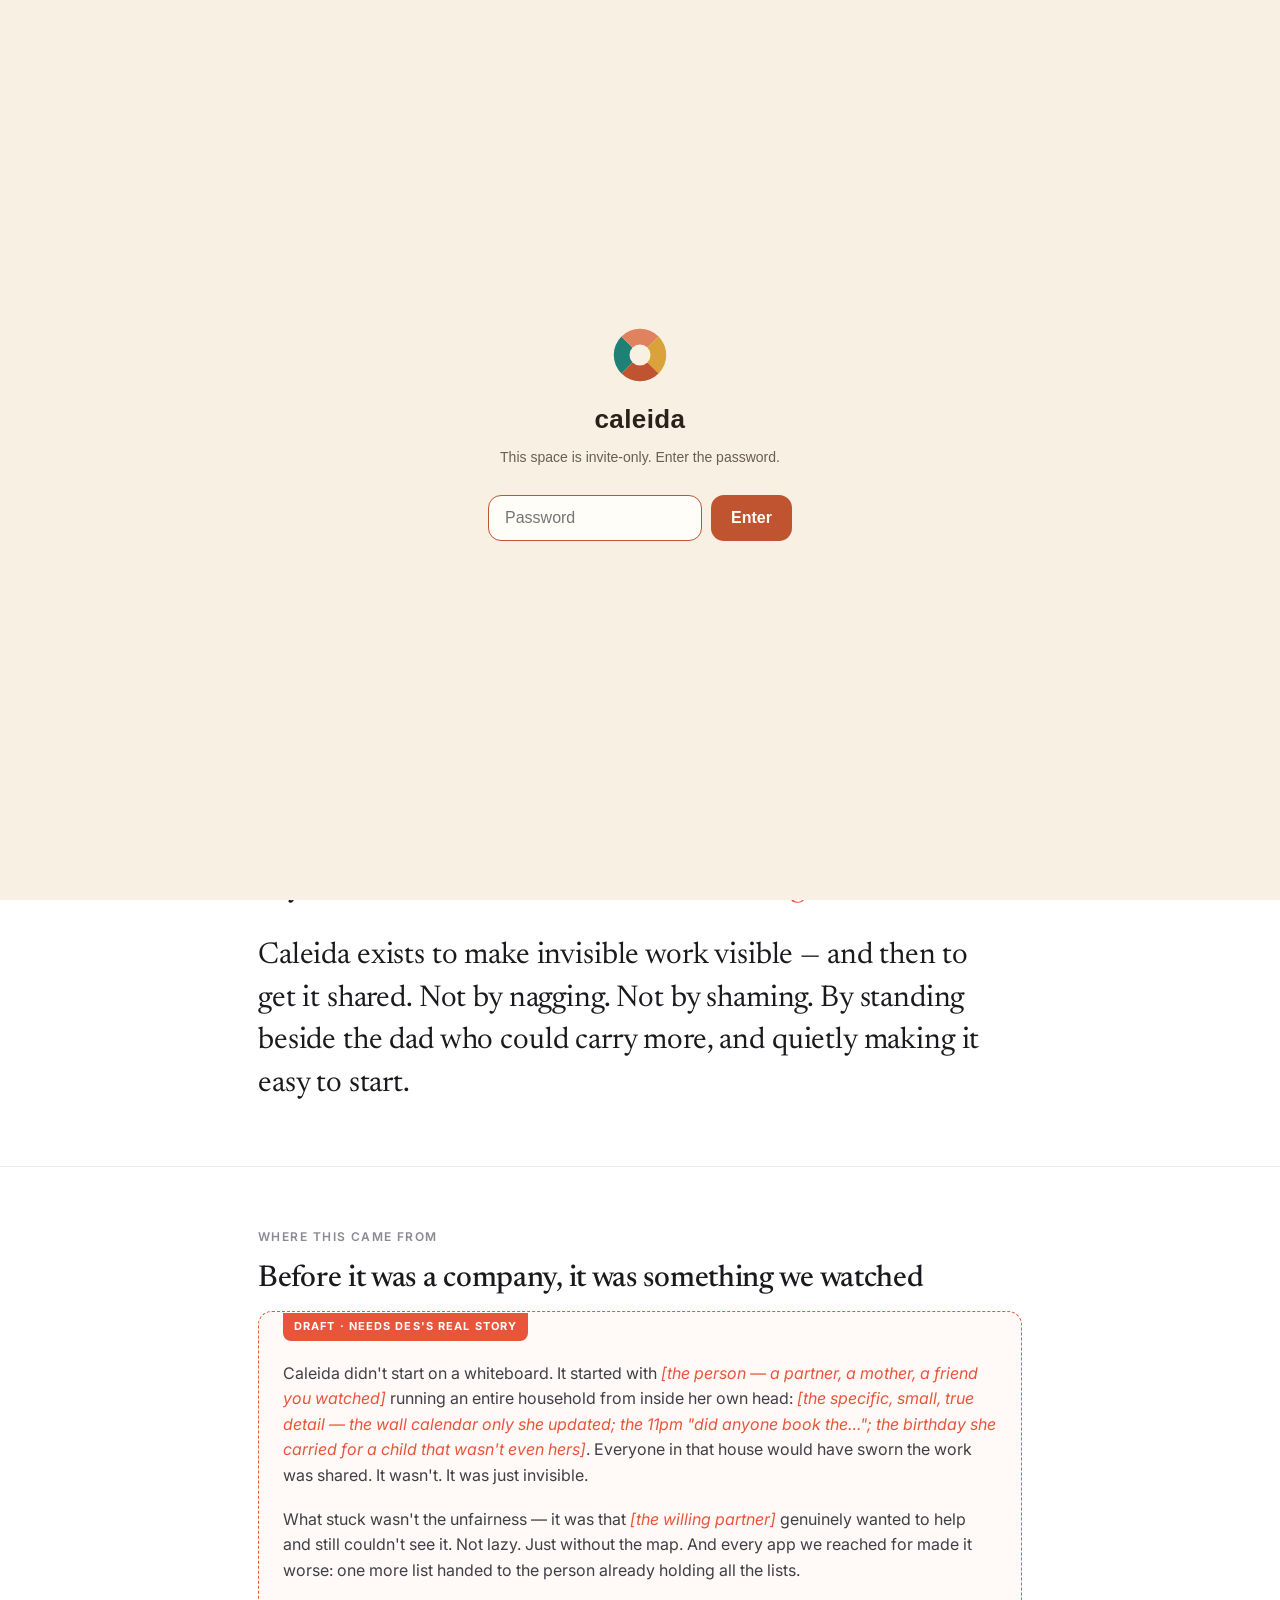
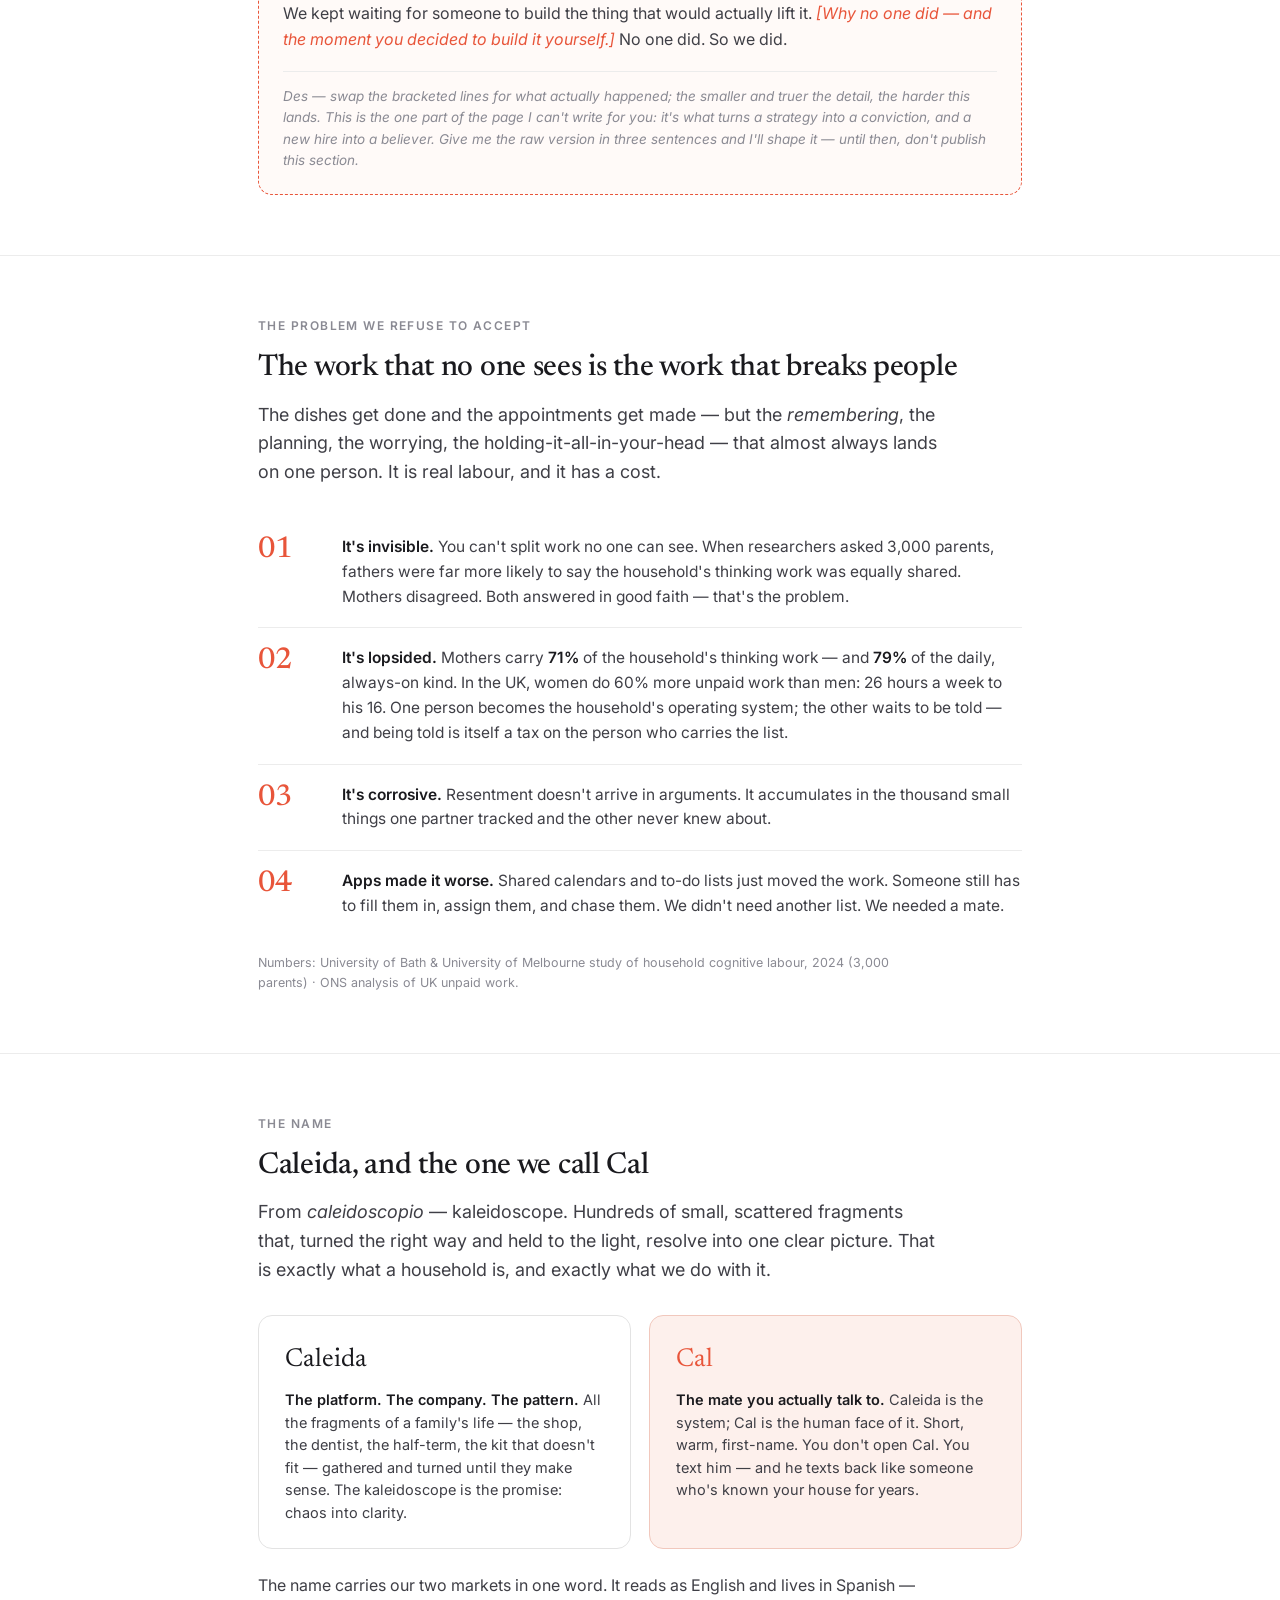
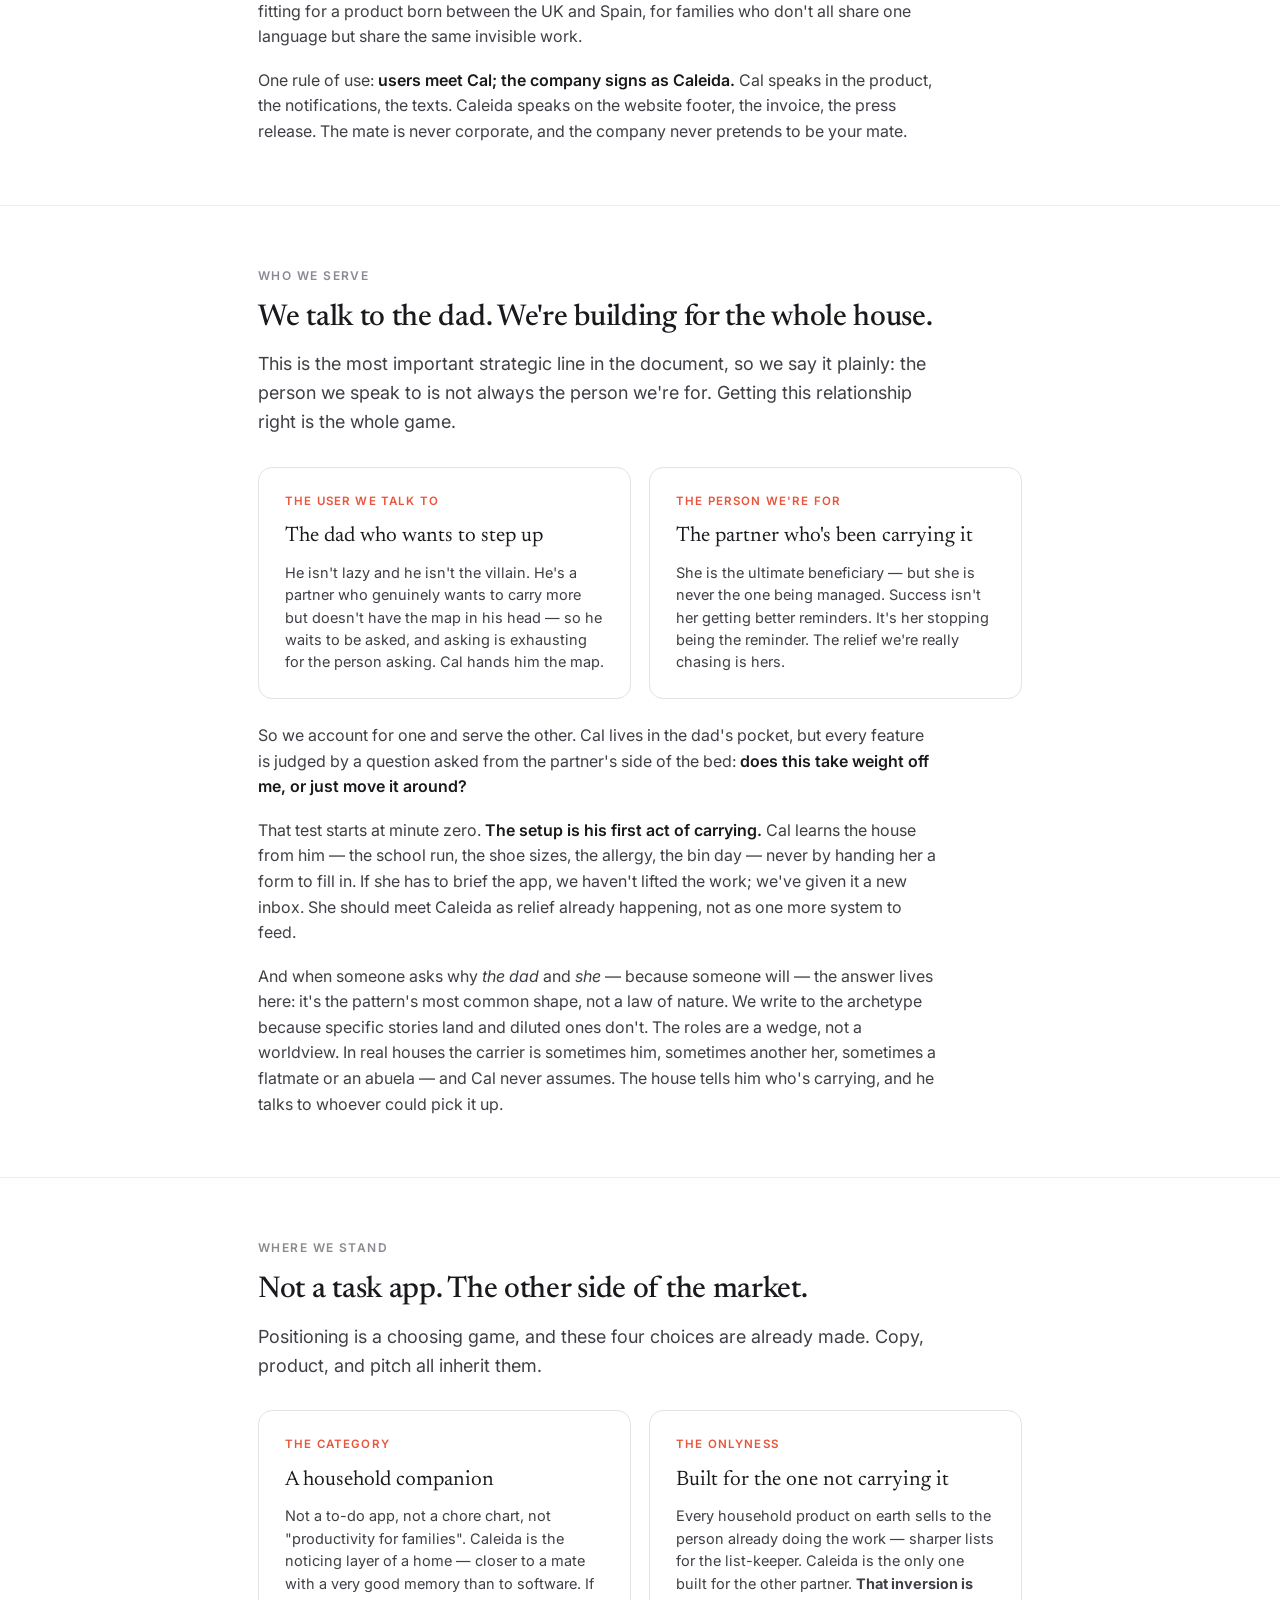
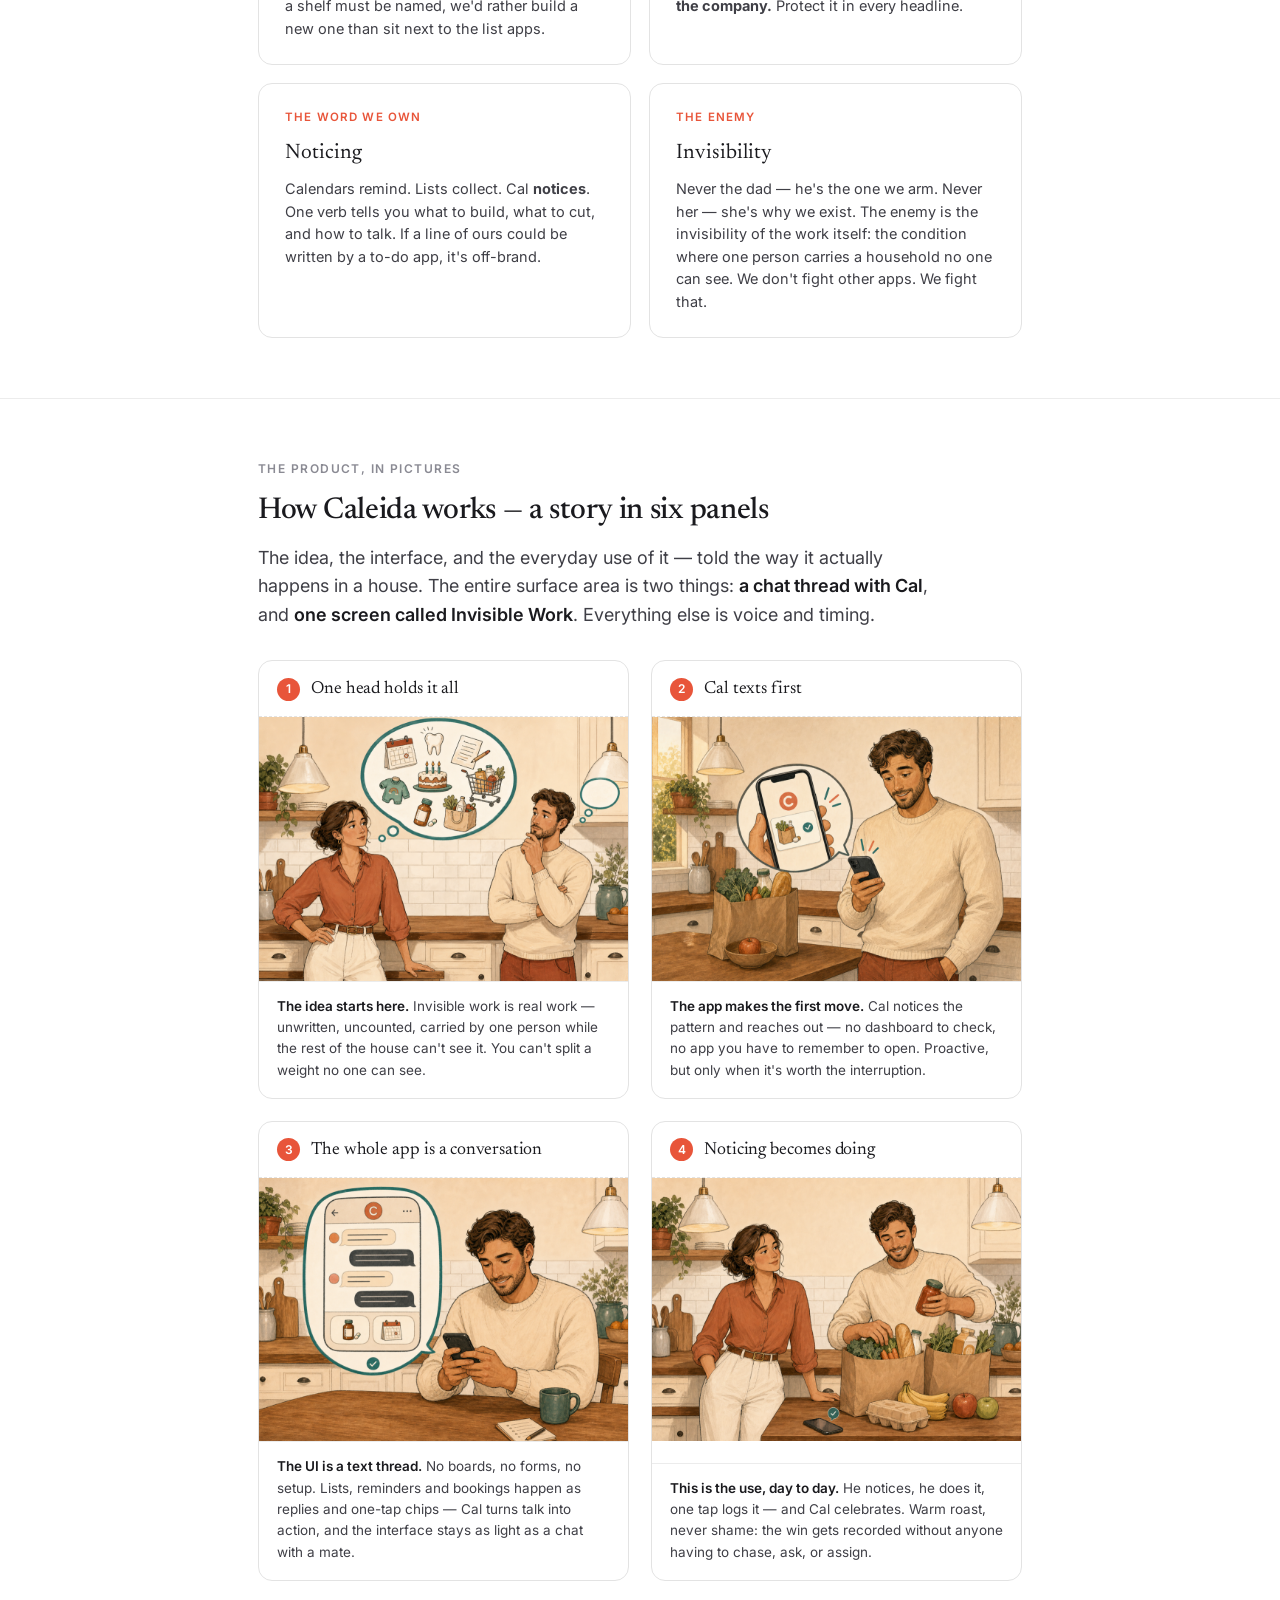
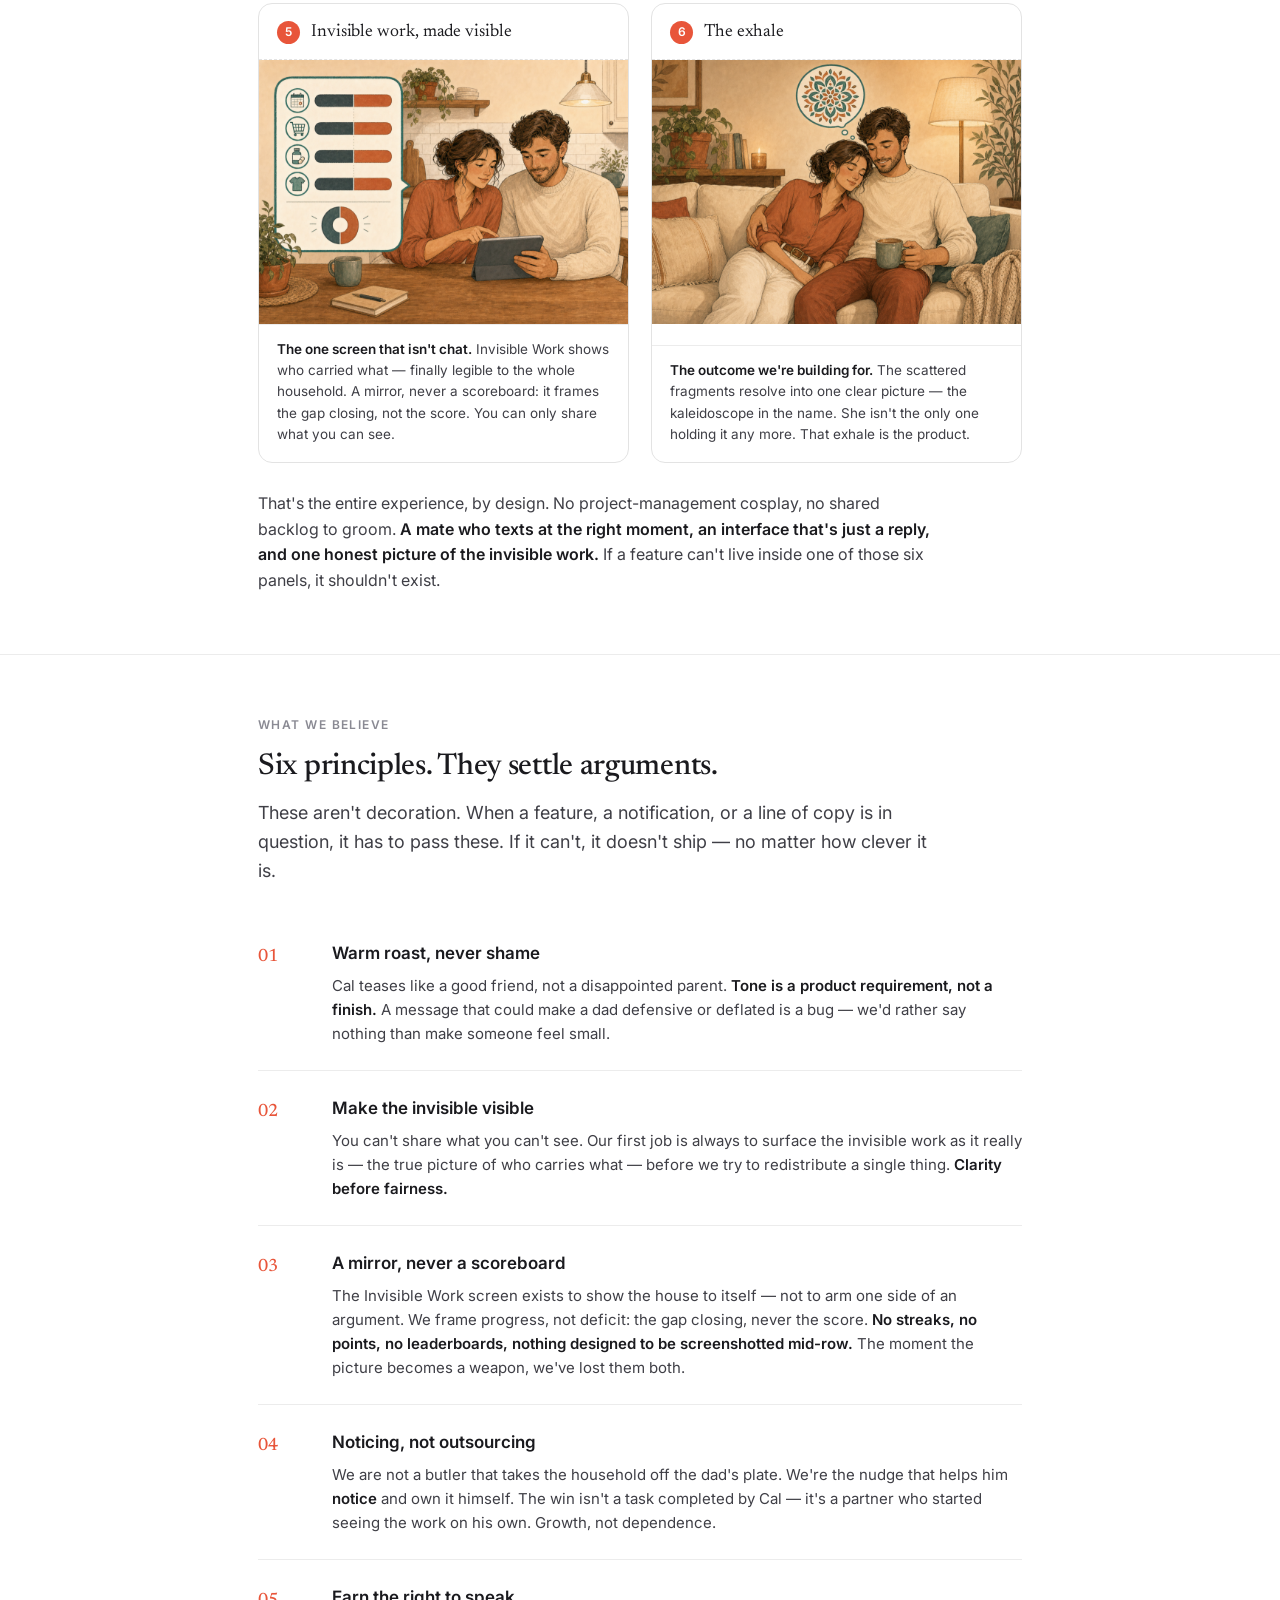
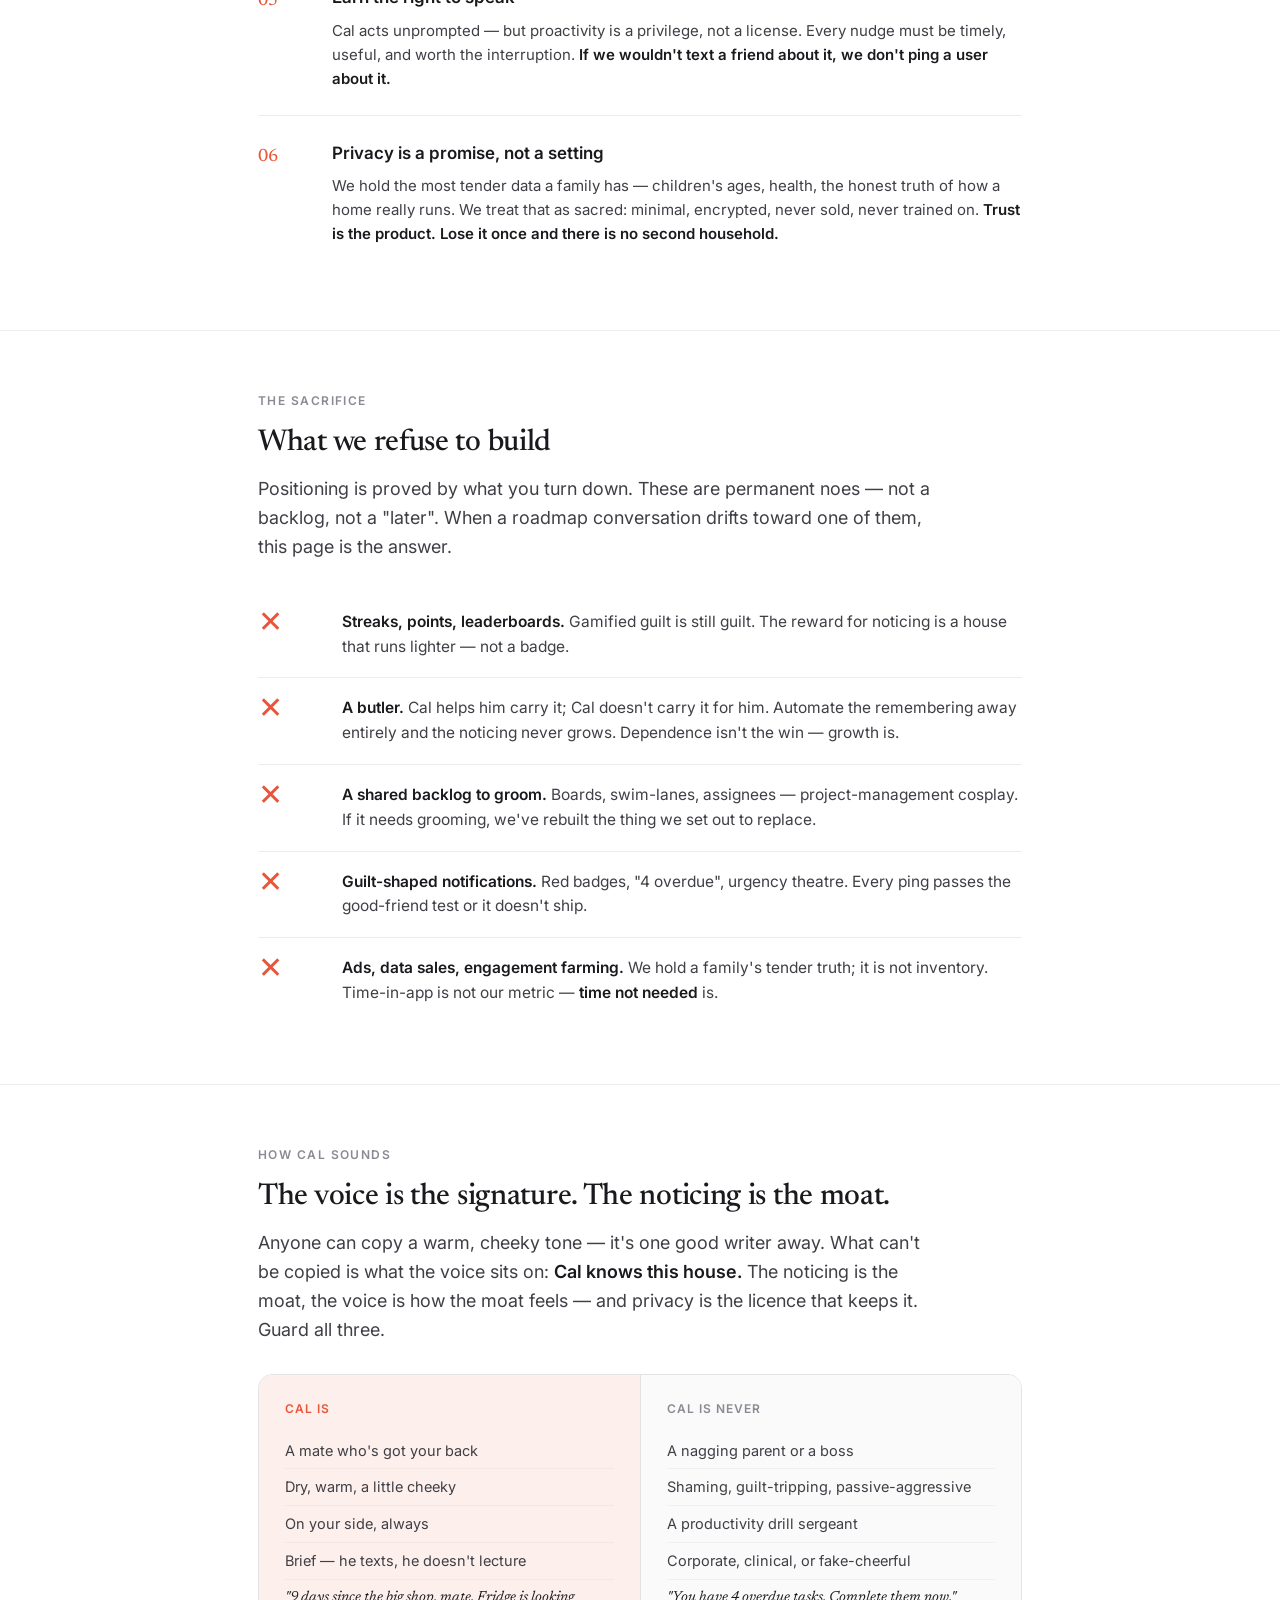
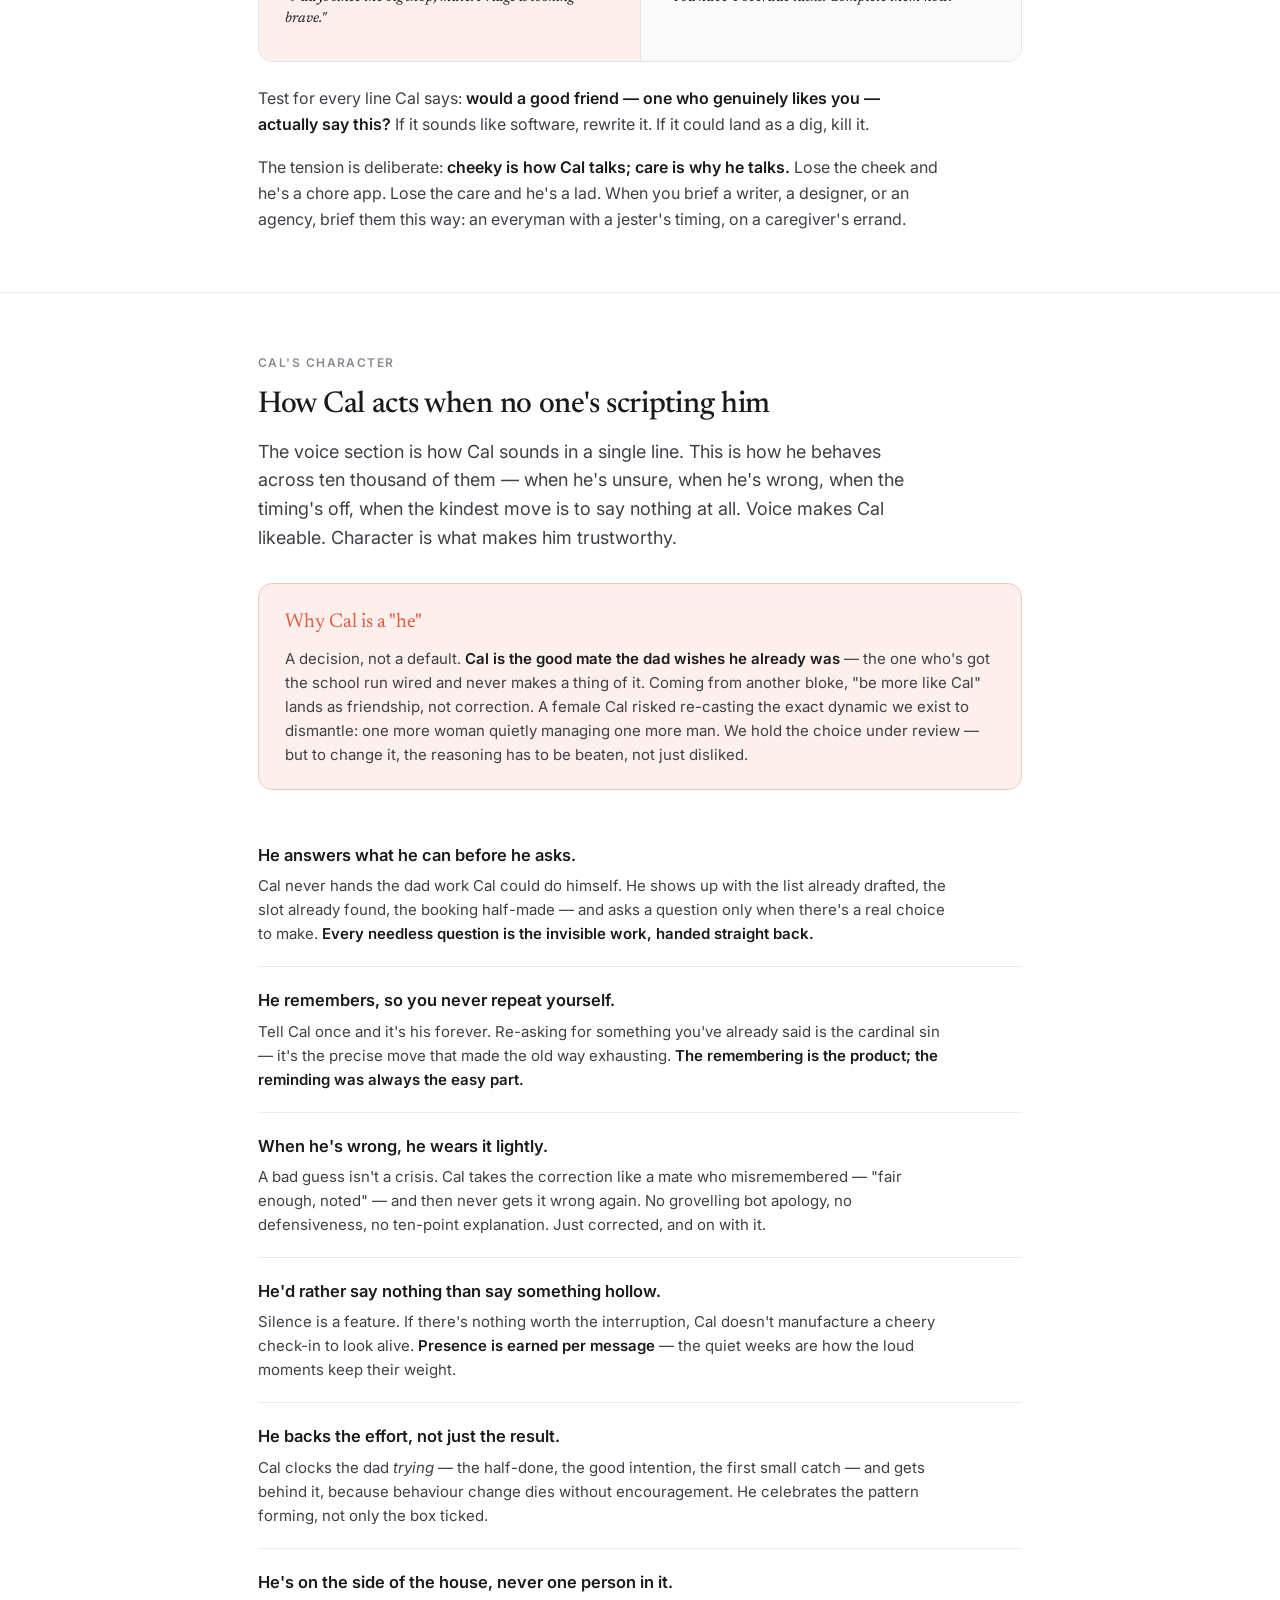
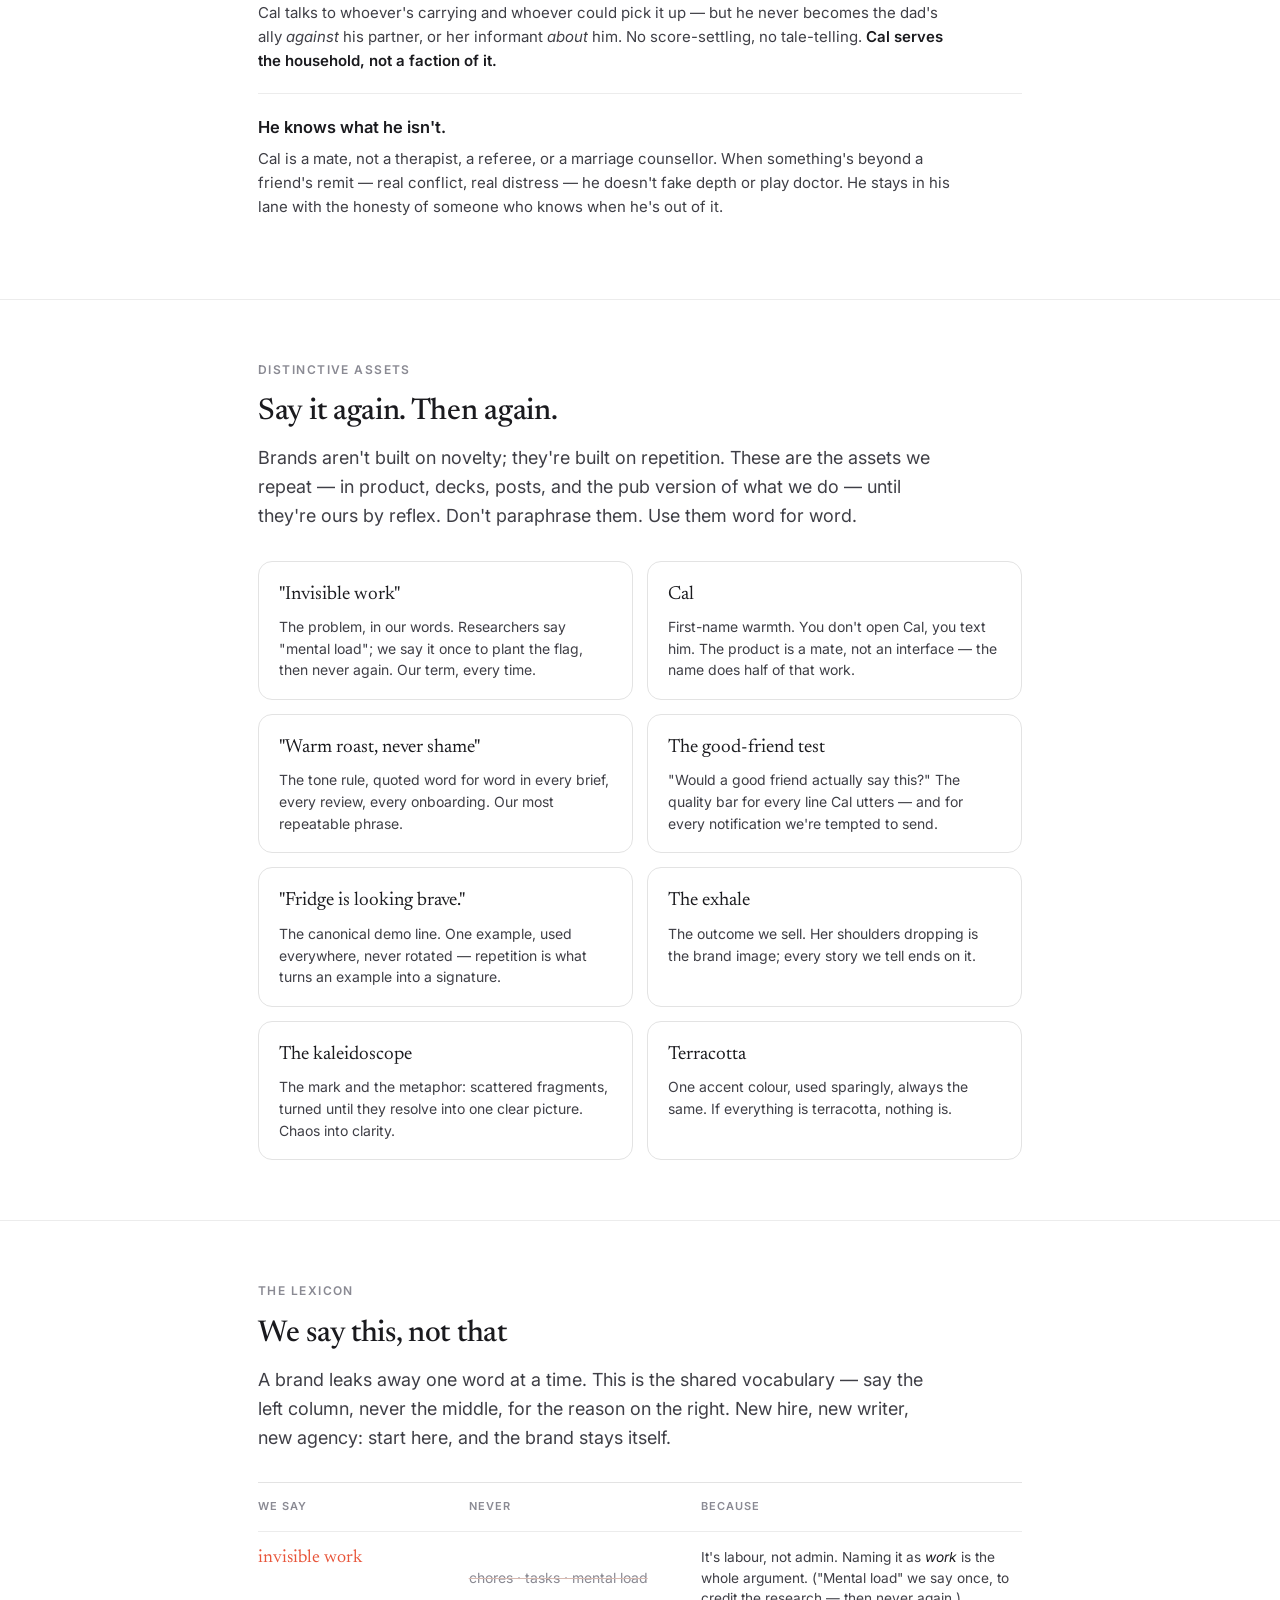
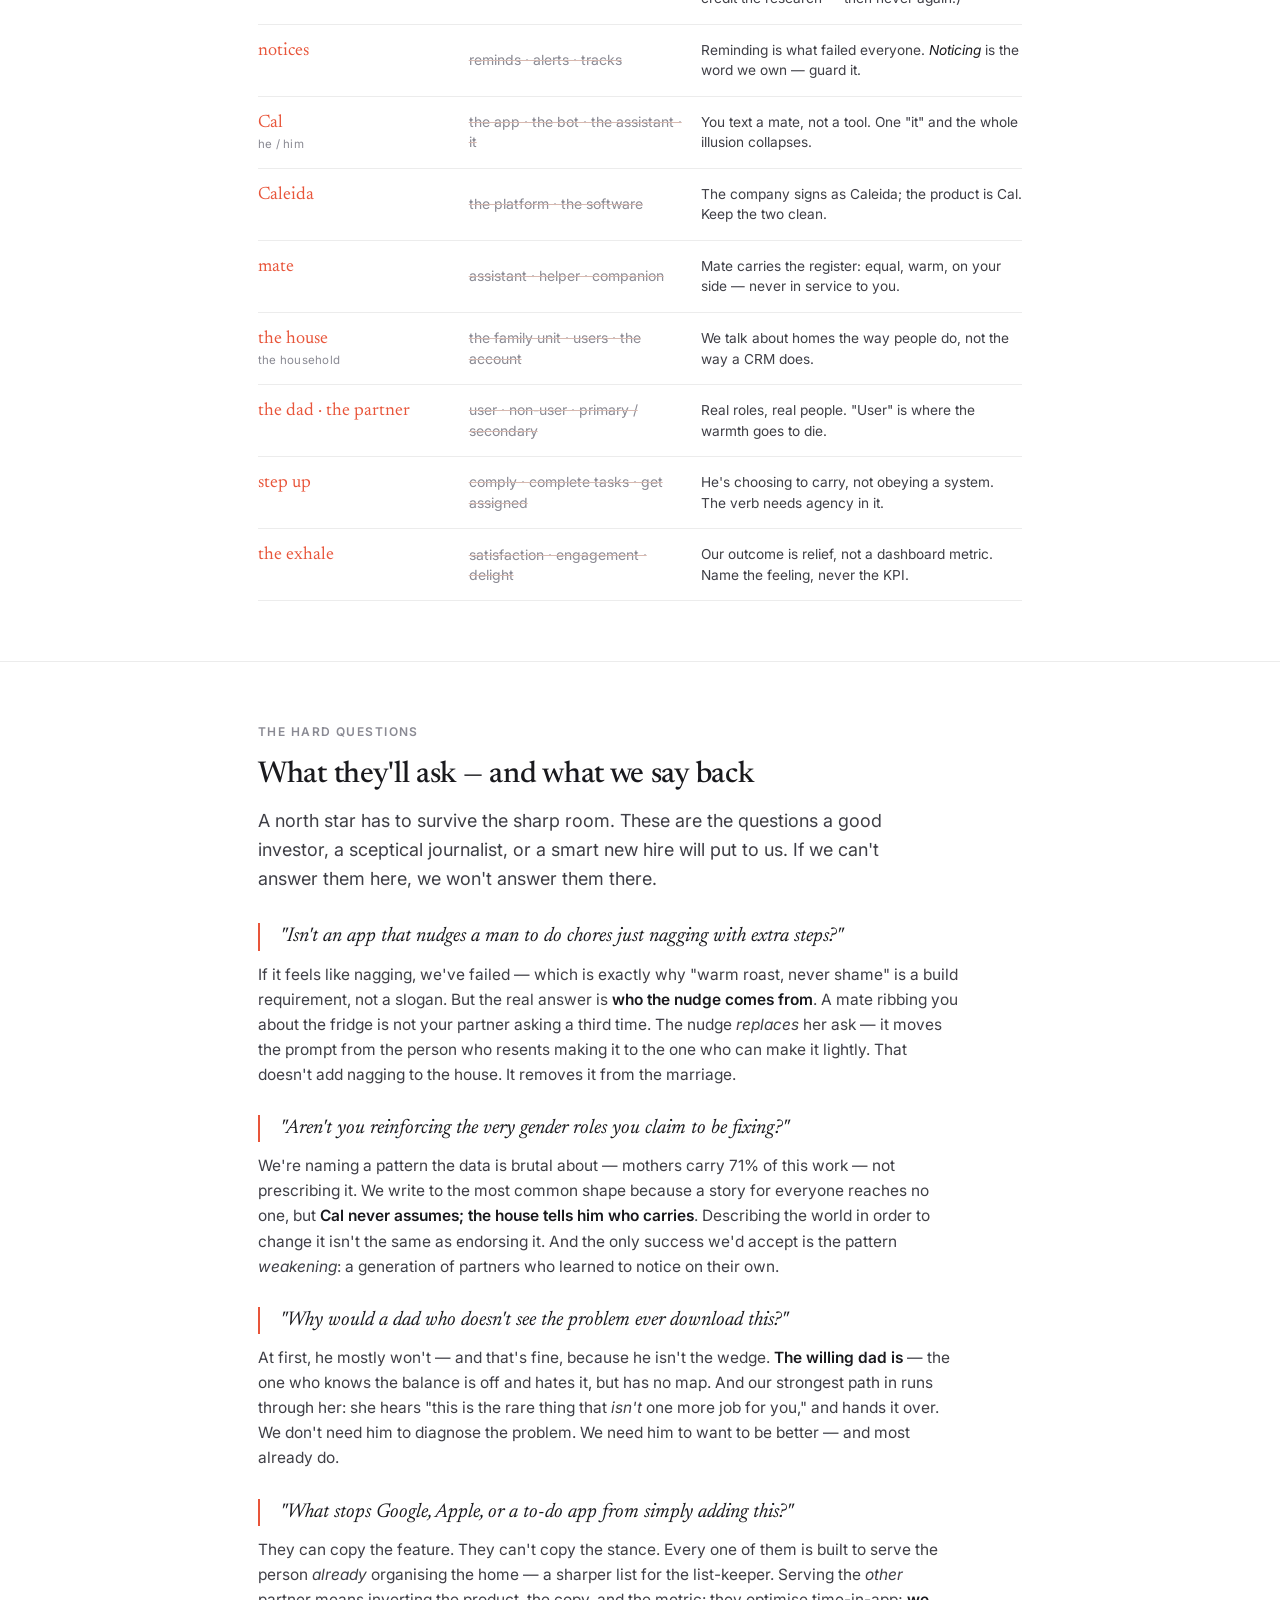
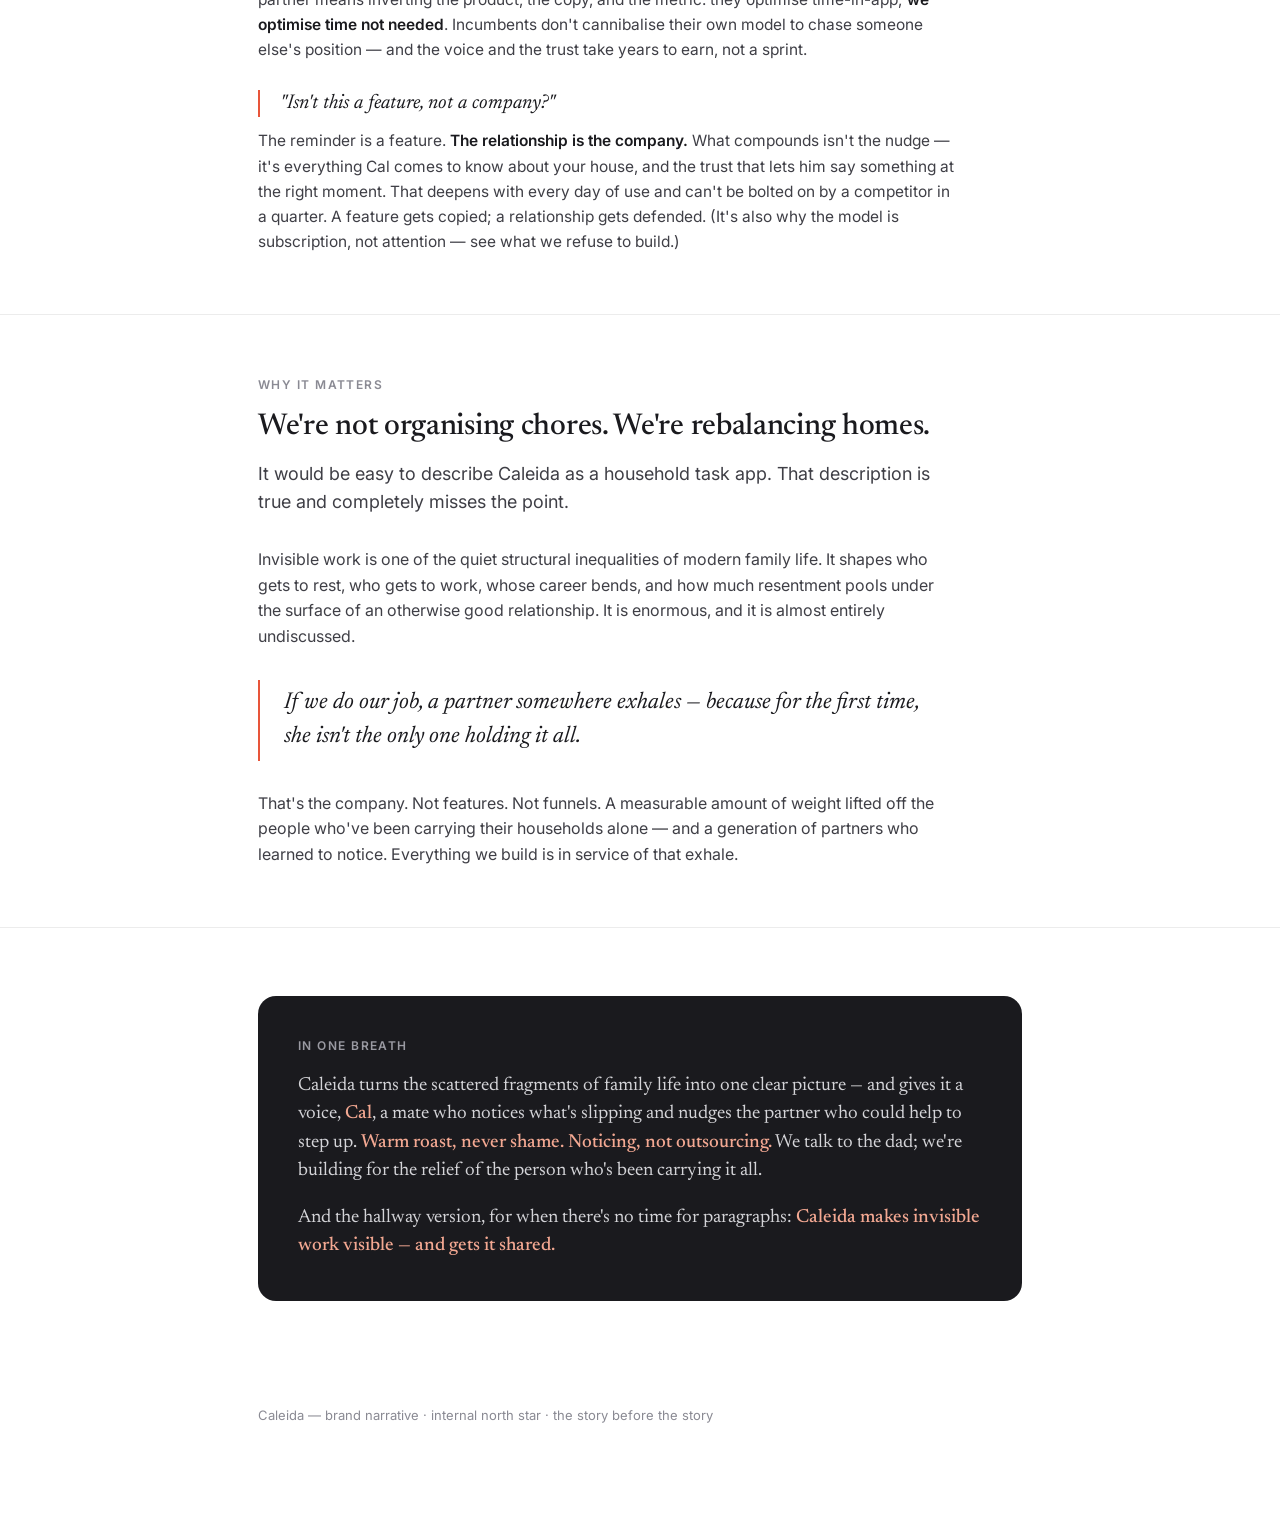
==== commit a50af7e9: "Fix iOS mobile pinch-zoom; refresh the password gate The real cause of having to pinch-zoom on iPhon" ====
--- a/caleida-brand-narrative.html
+++ b/caleida-brand-narrative.html
@@ -24,7 +24,7 @@
     --radius:14px;
   }
   *{margin:0;padding:0;box-sizing:border-box}
-  html{scroll-behavior:smooth}
+  html{scroll-behavior:smooth;-webkit-text-size-adjust:100%;text-size-adjust:100%}
   body{
     font-family:'Inter',-apple-system,BlinkMacSystemFont,sans-serif;
     color:var(--body);background:var(--bg);
